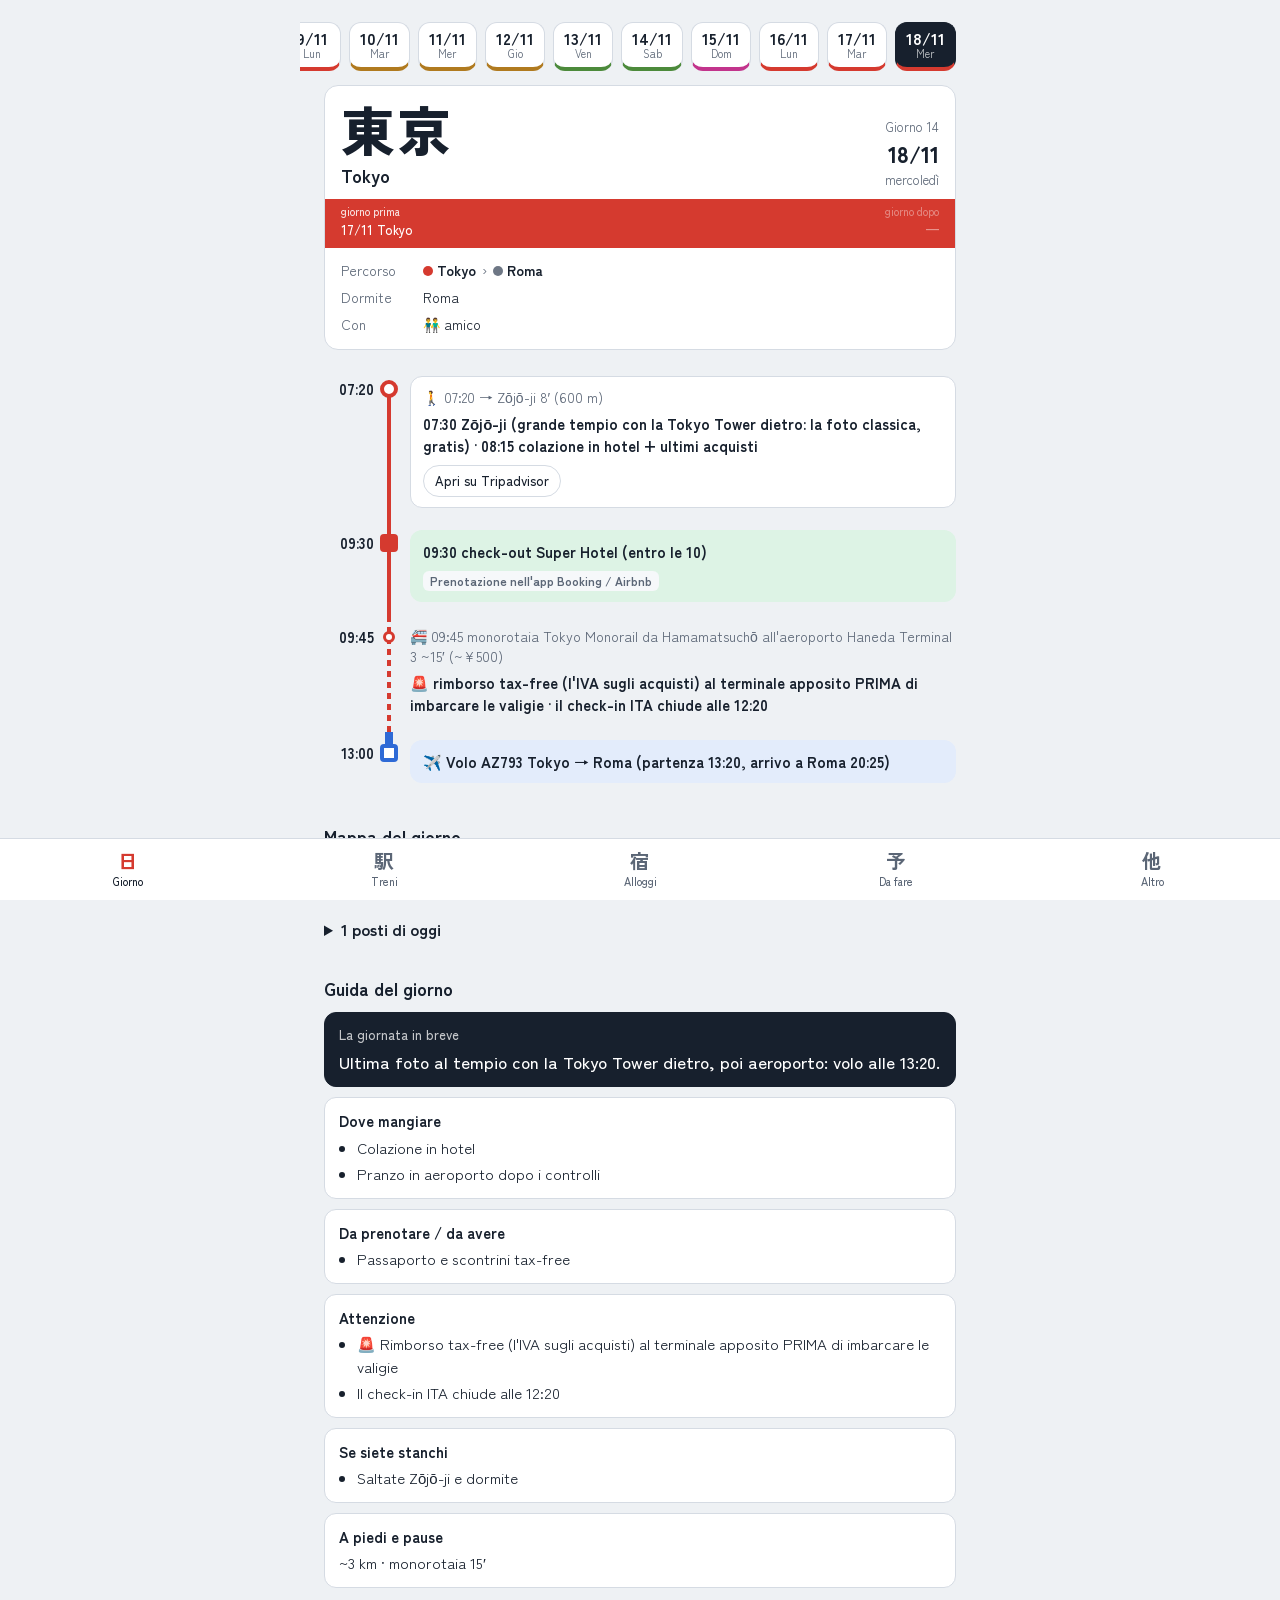
==== index.html @ 3a28d49e "Pubblica la guida del viaggio in Giappone (sito per iPhone) Co-Authored-By: Claude Opus 5.5 <noreply" ====
<!doctype html>
<html lang="it">
<head>
<meta charset="utf-8">
<meta name="viewport" content="width=device-width, initial-scale=1, viewport-fit=cover">
<meta name="robots" content="noindex, nofollow">
<meta name="theme-color" content="#D53A2F">
<meta name="apple-mobile-web-app-capable" content="yes">
<meta name="mobile-web-app-capable" content="yes">
<meta name="apple-mobile-web-app-status-bar-style" content="black-translucent">
<meta name="apple-mobile-web-app-title" content="Giappone 26">
<title>Giappone 2026</title>
<link rel="manifest" href="manifest.webmanifest">
<link rel="apple-touch-icon" href="icons/apple-touch-icon.png">
<link rel="icon" type="image/png" href="icons/icon-192.png">
<link rel="preconnect" href="https://fonts.googleapis.com">
<link rel="preconnect" href="https://fonts.gstatic.com" crossorigin>
<link rel="stylesheet" href="https://fonts.googleapis.com/css2?family=Zen+Kaku+Gothic+New:wght@400;500;700;900&display=swap">
<link rel="stylesheet" href="app.css">
</head>
<body>
<div id="app">
  <main id="view" tabindex="-1">
    <div class="loading"><span class="loading-k">旅</span><span>Carico l'itinerario…</span></div>
  </main>
</div>
<nav class="tabbar" aria-label="Sezioni">
  <button class="tab" data-tab="giorno" type="button"><span class="tab-k" aria-hidden="true">日</span><span>Giorno</span></button>
  <button class="tab" data-tab="treni" type="button"><span class="tab-k" aria-hidden="true">駅</span><span>Treni</span></button>
  <button class="tab" data-tab="alloggi" type="button"><span class="tab-k" aria-hidden="true">宿</span><span>Alloggi</span></button>
  <button class="tab" data-tab="fare" type="button"><span class="tab-k" aria-hidden="true">予</span><span>Da fare</span></button>
  <button class="tab" data-tab="altro" type="button"><span class="tab-k" aria-hidden="true">他</span><span>Altro</span></button>
</nav>
<script src="app.js"></script>
</body>
</html>
---- app.css ----
/* Giappone 2026 — guida tascabile.
   Idea: i cartelli delle stazioni giapponesi (ekimeihyō). Ogni giorno è una "linea" col colore della città,
   le attività sono fermate, gli spostamenti sono tratte. Un solo font (Zen Kaku Gothic New) per testo, kanji e orari. */
:root {
  --paper: #EEF1F4;
  --panel: #FFFFFF;
  --panel-2: #F6F8FA;
  --ink: #17202D;
  --muted: #5B6676;
  --rule: #D5DBE3;
  --transit: #2E6AD6;
  --transit-soft: #E3ECFB;
  --ok: #1E8A4C;
  --ok-soft: #DDF3E5;
  --todo: #C62F2F;
  --todo-soft: #FBE2E0;
  --warn: #A86A00;
  --tokyo: #D53A2F;
  --kawaguchiko: #12907E;
  --kamakura: #7B55B0;
  --kyoto: #B07A1F;
  --takayama: #4C8A3B;
  --osaka: #C2348C;
  --roma: #6E7785;
  --font: "Zen Kaku Gothic New", "Hiragino Sans", -apple-system, "Segoe UI", sans-serif;
  --r: 14px;
  --tabbar-h: 62px;
}
@media (prefers-color-scheme: dark) {
  :root:not([data-theme="light"]) {
    --paper: #0E131B; --panel: #171E2A; --panel-2: #1D2532; --ink: #E7EBF1; --muted: #9AA5B5; --rule: #2B3545;
    --transit: #6E9CF0; --transit-soft: #1B2A45; --ok: #4CC07D; --ok-soft: #15301F; --todo: #F07068; --todo-soft: #3A1C1C;
    --warn: #E0A43A; --tokyo: #F06A5E; --kawaguchiko: #33BFA9; --kamakura: #A788D9; --kyoto: #D9A445; --takayama: #7CBB67;
    --osaka: #E36AB4; --roma: #9AA3B0; color-scheme: dark;
  }
}
:root[data-theme="dark"] {
  --paper: #0E131B; --panel: #171E2A; --panel-2: #1D2532; --ink: #E7EBF1; --muted: #9AA5B5; --rule: #2B3545;
  --transit: #6E9CF0; --transit-soft: #1B2A45; --ok: #4CC07D; --ok-soft: #15301F; --todo: #F07068; --todo-soft: #3A1C1C;
  --warn: #E0A43A; --tokyo: #F06A5E; --kawaguchiko: #33BFA9; --kamakura: #A788D9; --kyoto: #D9A445; --takayama: #7CBB67;
  --osaka: #E36AB4; --roma: #9AA3B0; color-scheme: dark;
}

* { box-sizing: border-box; }
html { -webkit-text-size-adjust: 100%; }
body {
  margin: 0; background: var(--paper); color: var(--ink); font-family: var(--font); font-size: 16px; line-height: 1.5;
  -webkit-font-smoothing: antialiased; padding-bottom: calc(var(--tabbar-h) + env(safe-area-inset-bottom, 0px));
}
#app { max-width: 680px; margin: 0 auto; padding-top: env(safe-area-inset-top, 0px); }
main { padding-inline: 16px; padding-block: 12px 28px; outline: none; }
a { color: inherit; }
button { font: inherit; color: inherit; }
:focus-visible { outline: 3px solid var(--transit); outline-offset: 2px; border-radius: 6px; }
h1, h2, h3 { text-wrap: balance; margin: 0; }
.num { font-variant-numeric: tabular-nums; }

/* caricamento */
.loading { display: grid; place-items: center; gap: 8px; padding-block: 30vh; color: var(--muted); }
.loading-k { font-size: 56px; font-weight: 900; color: var(--tokyo); line-height: 1; }

/* barra delle schede */
.tabbar {
  position: fixed; inset-inline: 0; bottom: 0; z-index: 20; display: grid; grid-template-columns: repeat(5, 1fr);
  background: var(--panel); border-top: 1px solid var(--rule);
  padding-bottom: env(safe-area-inset-bottom, 0px); height: calc(var(--tabbar-h) + env(safe-area-inset-bottom, 0px));
}
.tab {
  border: 0; background: none; display: grid; place-items: center; align-content: center; gap: 1px; font-size: 11px;
  font-weight: 500; color: var(--muted); padding: 6px 0; cursor: pointer;
}
.tab-k { font-size: 20px; font-weight: 700; line-height: 1.1; }
.tab[aria-current="page"] { color: var(--ink); }
.tab[aria-current="page"] .tab-k { color: var(--tokyo); }

/* titoli di sezione */
.page-title { font-size: 26px; font-weight: 900; letter-spacing: .01em; margin-block: 6px 4px; }
.page-sub { color: var(--muted); font-size: 14px; margin: 0 0 14px; }
.section-title { font-size: 18px; font-weight: 700; margin-block: 26px 10px; }

/* striscia dei giorni */
.daystrip {
  position: sticky; top: env(safe-area-inset-top, 0px); z-index: 10; background: var(--paper);
  margin-inline: -16px; padding: 10px 16px 8px; display: flex; gap: 8px; overflow-x: auto; scrollbar-width: none;
  scroll-snap-type: x proximity;
}
.daystrip::-webkit-scrollbar { display: none; }
.daychip {
  flex: 0 0 auto; scroll-snap-align: center; border: 1px solid var(--rule); background: var(--panel); border-radius: 12px;
  padding: 6px 10px 7px; min-width: 58px; display: grid; justify-items: center; line-height: 1.15; cursor: pointer;
  border-bottom: 4px solid var(--c, var(--rule));
}
.daychip .d { font-weight: 700; font-size: 16px; font-variant-numeric: tabular-nums; }
.daychip .w { font-size: 11px; color: var(--muted); }
.daychip[aria-pressed="true"] { background: var(--ink); color: var(--panel); border-color: var(--ink); border-bottom-color: var(--c); }
.daychip[aria-pressed="true"] .w { color: inherit; opacity: .75; }
.daychip.today::after { content: ""; width: 5px; height: 5px; border-radius: 50%; background: var(--todo); margin-top: 3px; }

/* cartello di stazione (testata del giorno) */
.board { background: var(--panel); border-radius: var(--r); overflow: hidden; margin-top: 6px; border: 1px solid var(--rule); }
.board-top { display: grid; grid-template-columns: 1fr auto; align-items: end; gap: 12px; padding: 16px 16px 10px; }
.board-k { font-size: 54px; font-weight: 900; line-height: 1; letter-spacing: .04em; }
.board-name { font-size: 18px; font-weight: 700; margin-top: 6px; }
.board-date { text-align: right; color: var(--muted); font-size: 13px; }
.board-date strong { display: block; color: var(--ink); font-size: 22px; font-weight: 900; font-variant-numeric: tabular-nums; }
.board-band { height: 12px; background: var(--c); }
.board-nav { display: grid; grid-template-columns: 1fr 1fr; background: var(--c); color: #fff; font-size: 13px; font-weight: 500; }
.board-nav button {
  border: 0; background: none; color: inherit; padding: 4px 16px 9px; text-align: left; cursor: pointer; min-height: 40px;
}
.board-nav button:last-child { text-align: right; }
.board-nav button:disabled { opacity: .45; cursor: default; }
.board-nav small { display: block; opacity: .85; font-size: 11px; }
.board-meta { padding: 12px 16px 14px; display: grid; gap: 6px; font-size: 14px; }
.board-meta .row { display: grid; grid-template-columns: 74px 1fr; gap: 8px; }
.board-meta .lab { color: var(--muted); }
.route { display: flex; flex-wrap: wrap; align-items: center; gap: 6px; font-weight: 700; }
.route .dot { width: 10px; height: 10px; border-radius: 50%; background: var(--c); display: inline-block; margin-right: 4px; }
.route .sep { color: var(--muted); font-weight: 400; }

/* avviso "adesso" / prima della partenza */
.now {
  margin-top: 14px; border-radius: var(--r); padding: 14px 16px; background: var(--ink); color: var(--panel);
  display: grid; gap: 4px;
}
.now .lab { font-size: 12px; opacity: .75; }
.now .big { font-size: 20px; font-weight: 900; }
.now .small { font-size: 14px; opacity: .9; }
.now button, .now a.btn { justify-self: start; margin-top: 6px; background: var(--panel); color: var(--ink); border-color: var(--panel); }

/* bottoni e pillole */
.btn {
  display: inline-flex; align-items: center; gap: 6px; border: 1px solid var(--rule); background: var(--panel);
  border-radius: 999px; padding: 7px 13px; font-size: 14px; font-weight: 500; text-decoration: none; cursor: pointer; min-height: 36px;
}
.btn.solid { background: var(--ink); color: var(--panel); border-color: var(--ink); }
.btn.transit { background: var(--transit); color: #fff; border-color: var(--transit); }
.btns { display: flex; flex-wrap: wrap; gap: 8px; }
.pill { white-space: nowrap; display: inline-block; font-size: 12px; font-weight: 700; border-radius: 6px; padding: 1px 7px; }
.pill.ok { background: var(--ok-soft); color: var(--ok); }
.pill.todo { background: var(--todo-soft); color: var(--todo); }
.pill.info { background: var(--transit-soft); color: var(--transit); }
.pill.muted { background: var(--panel-2); color: var(--muted); }

/* la linea del giorno */
.line { margin-top: 18px; position: relative; }
.stop { display: grid; grid-template-columns: 52px 26px 1fr; min-height: 44px; }
.stop .t { font-weight: 700; font-size: 15px; font-variant-numeric: tabular-nums; padding-top: 10px; text-align: right; padding-right: 2px; }
.stop .rail { position: relative; }
.stop .rail::before { content: ""; position: absolute; left: 11px; top: 0; bottom: 0; width: 4px; background: var(--c); }
.stop:first-child .rail::before { top: 16px; }
.stop:last-child .rail::before { bottom: calc(100% - 22px); }
.stop .node {
  position: absolute; left: 4px; top: 12px; width: 18px; height: 18px; border-radius: 50%; background: var(--panel);
  border: 4px solid var(--c);
}
.stop.k-move .rail::before { background: repeating-linear-gradient(to bottom, var(--c) 0 6px, transparent 6px 11px); }
.stop.k-move .node { width: 12px; height: 12px; left: 7px; top: 15px; border-width: 3px; }
.stop.k-long .rail::before { background: var(--transit); width: 8px; left: 9px; }
.stop.k-long .node { border-color: var(--transit); border-radius: 4px; }
.stop.k-book .node { border-color: var(--todo); }
.stop.k-stay .node { border-radius: 4px; background: var(--c); }
.stop.is-now .node { box-shadow: 0 0 0 5px color-mix(in srgb, var(--c) 30%, transparent); }
.stop .body { padding: 8px 0 14px 8px; min-width: 0; }
.card { background: var(--panel); border: 1px solid var(--rule); border-radius: 12px; padding: 10px 12px; display: grid; gap: 6px; }
.k-long .card { background: var(--transit-soft); border-color: transparent; }
.k-move .card { background: transparent; border: 0; padding: 2px 0; }
.k-book .card { border-color: var(--todo); }
.k-stay .card { background: var(--ok-soft); border-color: transparent; }
.is-now .card { outline: 3px solid var(--c); outline-offset: 0; }
.seg-act { font-weight: 700; font-size: 15px; line-height: 1.45; }
.seg-move { font-size: 14px; color: var(--muted); line-height: 1.45; }
.k-long .seg-move, .k-long .seg-act { color: var(--ink); }
.card .foot { display: flex; flex-wrap: wrap; gap: 6px; align-items: center; margin-top: 2px; }
.card .foot .btn { min-height: 32px; padding: 4px 11px; font-size: 13px; }
.slot { font-size: 12px; color: var(--muted); }

/* guida del giorno */
.guide { display: grid; gap: 10px; margin-top: 8px; }
.gsec { background: var(--panel); border: 1px solid var(--rule); border-radius: 12px; padding: 12px 14px; }
.gsec h3 { font-size: 15px; font-weight: 700; margin-bottom: 4px; }
.gsec p { margin: 0; font-size: 15px; }
.gsec ul { margin: 0; padding-left: 18px; display: grid; gap: 4px; font-size: 15px; }
.gsec.lead { background: var(--ink); color: var(--panel); border-color: var(--ink); }
.gsec.lead h3 { opacity: .75; font-weight: 500; font-size: 13px; }
.gsec.lead p { font-size: 17px; font-weight: 500; }

/* liste generiche */
.list { display: grid; gap: 10px; }
.item { background: var(--panel); border: 1px solid var(--rule); border-radius: var(--r); padding: 14px; display: grid; gap: 6px; min-width: 0; }
.item h3 { font-size: 17px; font-weight: 700; }
.item .meta { color: var(--muted); font-size: 14px; }
.item .note { font-size: 14px; }
.item.cityline { border-left: 6px solid var(--c); }
.kv { display: grid; grid-template-columns: 92px 1fr; gap: 4px 10px; font-size: 14px; }
.kv dt { color: var(--muted); }
.kv dd { margin: 0; min-width: 0; overflow-wrap: anywhere; }

/* biglietto del treno */
.ticket { background: var(--panel); border: 1px solid var(--rule); border-radius: var(--r); overflow: hidden; }
.ticket-head { align-items: center; display: flex; justify-content: space-between; gap: 10px; padding: 12px 14px 6px; font-size: 13px; color: var(--muted); }
.ticket-route { padding: 0 14px; font-size: 21px; font-weight: 900; line-height: 1.25; }
.ticket-line { padding: 2px 14px 10px; font-size: 14px; color: var(--muted); }
.ticket-perf { border-top: 2px dashed var(--rule); margin-inline: 10px; }
.ticket-body { padding: 10px 14px 14px; display: grid; gap: 8px; font-size: 14px; }

/* da fare */
.countdown { background: var(--tokyo); color: #fff; border-radius: var(--r); padding: 16px; display: grid; gap: 2px; }
.countdown .big { font-size: 40px; font-weight: 900; line-height: 1.05; font-variant-numeric: tabular-nums; }
.todo { display: grid; grid-template-columns: 32px 1fr; gap: 10px; align-items: start; }
.todo input { width: 26px; height: 26px; margin: 2px 0 0; accent-color: var(--ok); }
.todo.done h3 { text-decoration: line-through; color: var(--muted); }
.todo label { cursor: pointer; display: grid; gap: 4px; }

/* altro */
.menu { display: grid; grid-template-columns: repeat(2, minmax(0, 1fr)); gap: 10px; }
.menu button {
  border: 1px solid var(--rule); background: var(--panel); border-radius: var(--r); padding: 14px; text-align: left; display: grid;
  gap: 2px; cursor: pointer; min-height: 84px;
}
.menu .mk { font-size: 24px; font-weight: 900; color: var(--tokyo); line-height: 1.1; }
.menu .ml { font-weight: 700; }
.menu .md { font-size: 12px; color: var(--muted); }
.back { margin-bottom: 8px; }
.search { width: 100%; font: inherit; font-size: 16px; padding: 10px 14px; border-radius: 12px; border: 1px solid var(--rule); background: var(--panel); color: var(--ink); }
.filters { display: flex; gap: 6px; overflow-x: auto; margin: 10px -16px 12px; padding-inline: 16px; scrollbar-width: none; }
.filters::-webkit-scrollbar { display: none; }
.filters button { flex: 0 0 auto; }
.filters button[aria-pressed="true"] { background: var(--ink); color: var(--panel); border-color: var(--ink); }
.gloss dt { font-weight: 700; margin-top: 10px; }
.gloss dd { margin: 2px 0 0; color: var(--muted); font-size: 15px; }
.bar { height: 8px; border-radius: 4px; background: var(--panel-2); overflow: hidden; }
.bar span { display: block; height: 100%; background: var(--tokyo); }
.total { display: flex; justify-content: space-between; font-size: 20px; font-weight: 900; padding: 6px 2px; }
.conv { display: grid; grid-template-columns: 1fr auto 1fr; gap: 8px; align-items: center; }
.conv input { width: 100%; font: inherit; font-size: 22px; font-weight: 700; padding: 10px 12px; border-radius: 12px; border: 1px solid var(--rule); background: var(--panel); color: var(--ink); font-variant-numeric: tabular-nums; }
.mapwrap { background: var(--panel); border: 1px solid var(--rule); border-radius: var(--r); padding: 4px; }
.mapwrap svg { display: block; width: 100%; height: auto; }
.mapwrap text { fill: var(--ink); font-family: var(--font); }
.foot-note { color: var(--muted); font-size: 13px; margin-top: 16px; }
.empty { color: var(--muted); padding: 20px 4px; }
details.more { margin-top: 12px; }
details.more summary { cursor: pointer; font-weight: 700; padding: 8px 0; }

@media (prefers-reduced-motion: no-preference) {
  .stop.is-now .node { animation: pulse 2s ease-in-out infinite; }
  @keyframes pulse { 50% { box-shadow: 0 0 0 9px color-mix(in srgb, var(--c) 12%, transparent); } }
}
@media (min-width: 700px) {
  main { padding-inline: 24px; }
  .daystrip { margin-inline: -24px; padding-inline: 24px; }
}
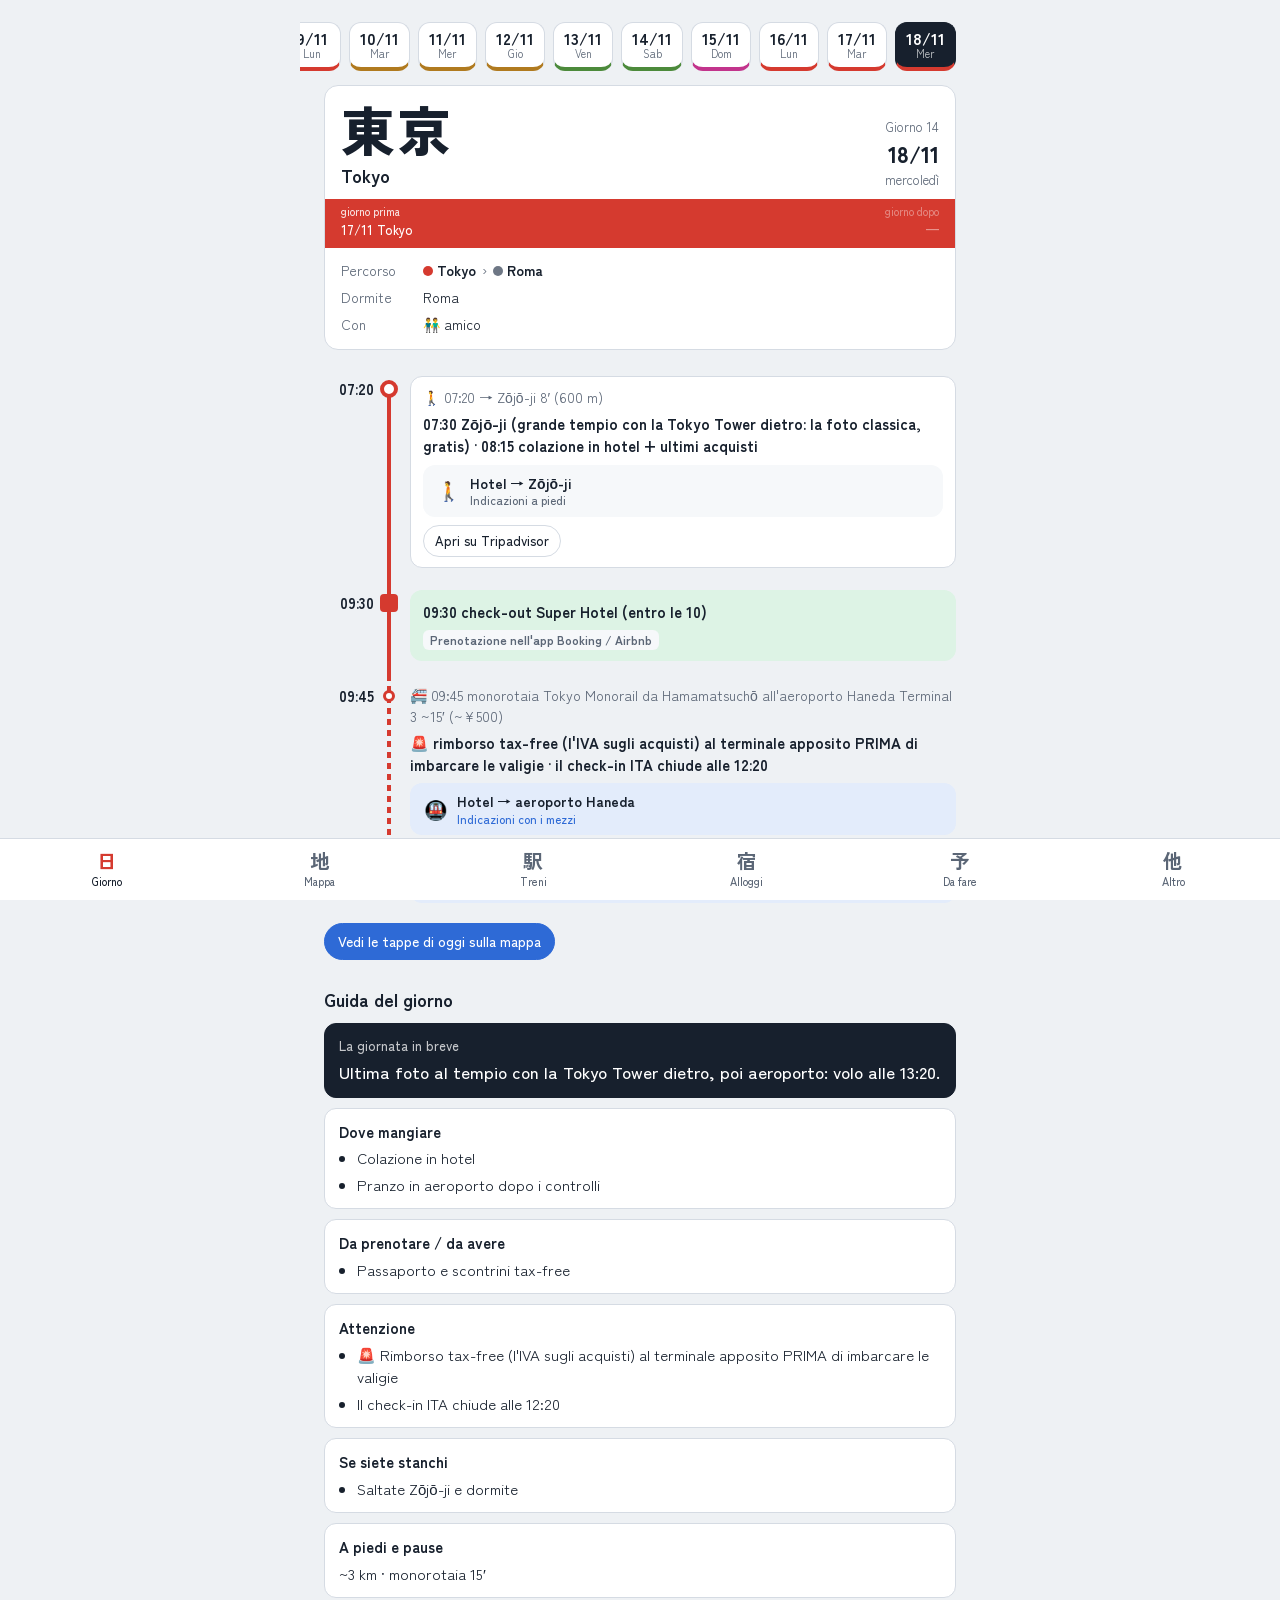
==== commit 0341558f: "Aggiunge indicazioni Google Maps sugli spostamenti e il tab Mappa per giorno Ogni tratta dell'itiner" ====
--- a/index.html
+++ b/index.html
@@ -26,6 +26,7 @@
 </div>
 <nav class="tabbar" aria-label="Sezioni">
   <button class="tab" data-tab="giorno" type="button"><span class="tab-k" aria-hidden="true">日</span><span>Giorno</span></button>
+  <button class="tab" data-tab="mappa" type="button"><span class="tab-k" aria-hidden="true">地</span><span>Mappa</span></button>
   <button class="tab" data-tab="treni" type="button"><span class="tab-k" aria-hidden="true">駅</span><span>Treni</span></button>
   <button class="tab" data-tab="alloggi" type="button"><span class="tab-k" aria-hidden="true">宿</span><span>Alloggi</span></button>
   <button class="tab" data-tab="fare" type="button"><span class="tab-k" aria-hidden="true">予</span><span>Da fare</span></button>
--- a/app.css
+++ b/app.css
@@ -61,7 +61,7 @@
 
 /* barra delle schede */
 .tabbar {
-  position: fixed; inset-inline: 0; bottom: 0; z-index: 20; display: grid; grid-template-columns: repeat(5, 1fr);
+  position: fixed; inset-inline: 0; bottom: 0; z-index: 20; display: grid; grid-template-columns: repeat(6, 1fr);
   background: var(--panel); border-top: 1px solid var(--rule);
   padding-bottom: env(safe-area-inset-bottom, 0px); height: calc(var(--tabbar-h) + env(safe-area-inset-bottom, 0px));
 }
@@ -174,6 +174,39 @@
 .card .foot { display: flex; flex-wrap: wrap; gap: 6px; align-items: center; margin-top: 2px; }
 .card .foot .btn { min-height: 32px; padding: 4px 11px; font-size: 13px; }
 .slot { font-size: 12px; color: var(--muted); }
+
+/* indicazioni degli spostamenti */
+.routes { display: grid; gap: 6px; margin-top: 2px; }
+.btn.route {
+  display: grid; grid-template-columns: 26px 1fr; align-items: center; gap: 8px; border-radius: 12px; padding: 8px 12px;
+  background: var(--transit-soft); border-color: transparent; color: var(--ink); font-weight: 700; font-size: 14px; line-height: 1.3;
+}
+.btn.route > span:first-child { font-size: 19px; text-align: center; }
+.btn.route small { display: block; font-weight: 500; font-size: 12px; color: var(--transit); }
+.btn.route.m-walking { background: var(--panel-2); }
+.btn.route.m-walking small { color: var(--muted); }
+.k-long .btn.route { background: var(--panel); }
+
+/* tab mappa */
+.mapframe { margin-top: 12px; border-radius: var(--r); overflow: hidden; border: 1px solid var(--rule); background: var(--panel-2); aspect-ratio: 4 / 3; max-width: 100%; }
+.mapframe { position: relative; }
+.mapframe::before {
+  content: "La mappa si carica con internet. Senza rete usate «Apri in Maps».";
+  position: absolute; inset: 0; display: grid; place-items: center; padding: 24px; text-align: center; color: var(--muted); font-size: 14px;
+}
+.mapframe iframe { position: relative; width: 100%; height: 100%; border: 0; display: block; }
+.stops { list-style: none; margin: 14px 0 0; padding: 0; display: grid; gap: 8px; }
+.mstop { background: var(--panel); border: 1px solid var(--rule); border-radius: 12px; padding: 10px 12px; display: grid; gap: 8px; }
+.mstop.on { outline: 3px solid var(--c); outline-offset: -1px; }
+.mstop-main { display: grid; grid-template-columns: 34px 1fr; gap: 10px; align-items: start; border: 0; background: none; text-align: left; padding: 0; cursor: pointer; }
+.mstop .n {
+  width: 30px; height: 30px; border-radius: 50%; background: var(--c); color: #fff; display: grid; place-items: center;
+  font-weight: 900; font-size: 15px; font-variant-numeric: tabular-nums;
+}
+.mstop.hotel .n { border-radius: 8px; background: var(--ink); color: var(--panel); }
+.mstop .nm { font-weight: 700; font-size: 15px; min-width: 0; }
+.mstop .nm small { display: block; font-weight: 400; font-size: 13px; color: var(--muted); margin-top: 2px; }
+.mstop-btns .btn { min-height: 32px; padding: 4px 11px; font-size: 13px; }
 
 /* guida del giorno */
 .guide { display: grid; gap: 10px; margin-top: 8px; }
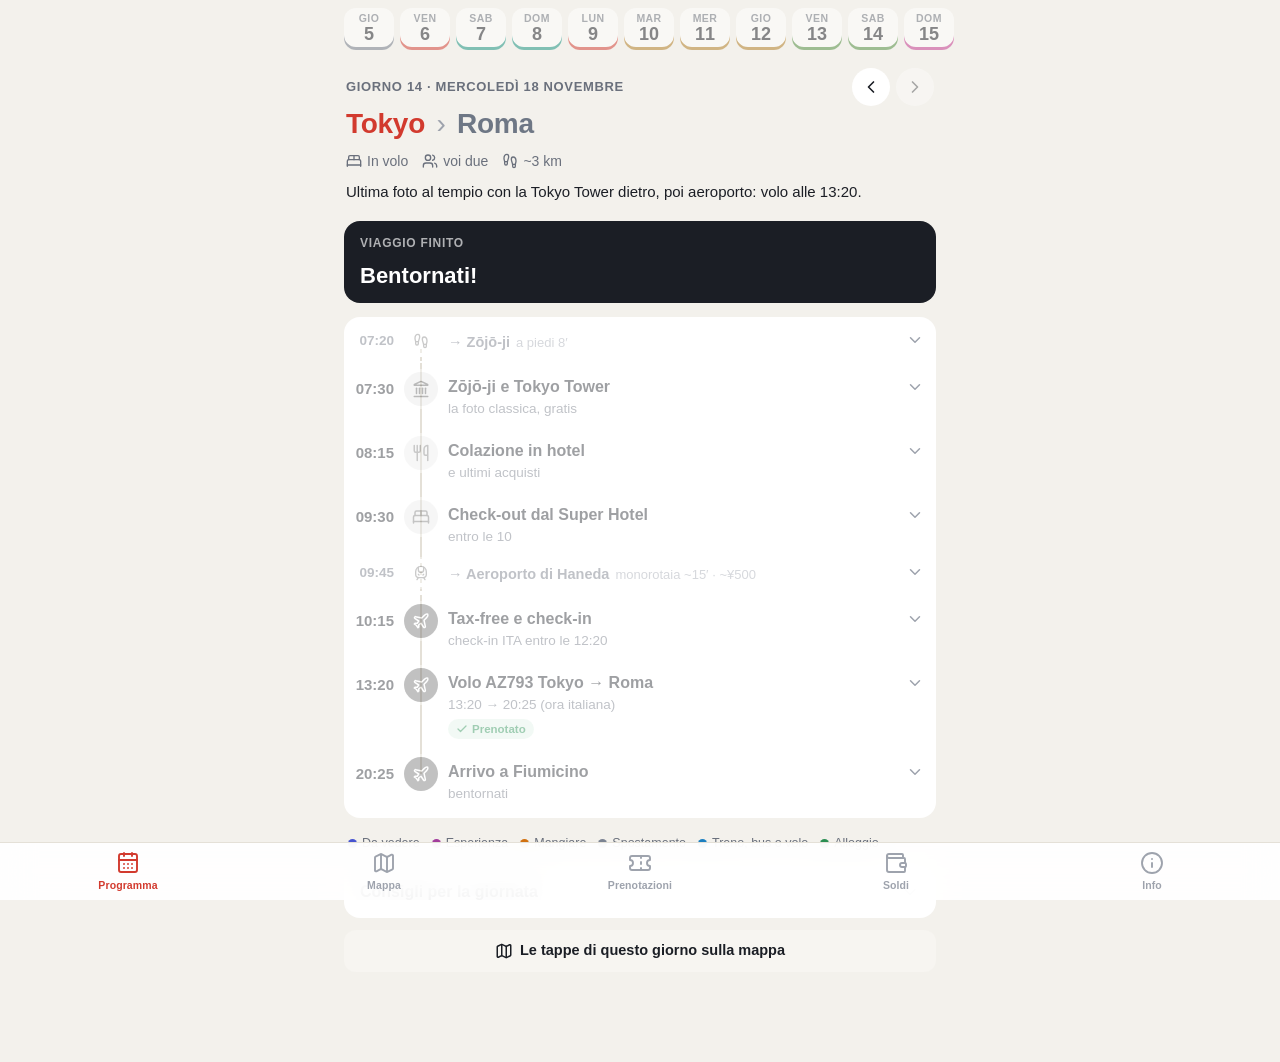
==== commit 13b4785a: "Nuova app: tappe a scomparsa, ora attuale, prenotazioni e conti Tappe corte per tipo (vedere, esperi" ====
--- a/index.html
+++ b/index.html
@@ -4,33 +4,85 @@
 <meta charset="utf-8">
 <meta name="viewport" content="width=device-width, initial-scale=1, viewport-fit=cover">
 <meta name="robots" content="noindex, nofollow">
-<meta name="theme-color" content="#D53A2F">
+<meta name="theme-color" content="#F3F1EC" media="(prefers-color-scheme: light)">
+<meta name="theme-color" content="#111318" media="(prefers-color-scheme: dark)">
 <meta name="apple-mobile-web-app-capable" content="yes">
 <meta name="mobile-web-app-capable" content="yes">
-<meta name="apple-mobile-web-app-status-bar-style" content="black-translucent">
+<meta name="apple-mobile-web-app-status-bar-style" content="default">
 <meta name="apple-mobile-web-app-title" content="Giappone 26">
+<meta name="format-detection" content="telephone=no">
 <title>Giappone 2026</title>
 <link rel="manifest" href="manifest.webmanifest">
 <link rel="apple-touch-icon" href="icons/apple-touch-icon.png">
 <link rel="icon" type="image/png" href="icons/icon-192.png">
-<link rel="preconnect" href="https://fonts.googleapis.com">
-<link rel="preconnect" href="https://fonts.gstatic.com" crossorigin>
-<link rel="stylesheet" href="https://fonts.googleapis.com/css2?family=Zen+Kaku+Gothic+New:wght@400;500;700;900&display=swap">
 <link rel="stylesheet" href="app.css">
 </head>
 <body>
+<!-- Icone: Lucide (lucide.dev), licenza ISC -->
+<svg width="0" height="0" style="position:absolute" aria-hidden="true">
+<defs>
+<symbol id="i-pin" viewBox="0 0 24 24"><path d="M20 10c0 4.993-5.539 10.193-7.399 11.799a1 1 0 0 1-1.202 0C9.539 20.193 4 14.993 4 10a8 8 0 0 1 16 0"/> <circle cx="12" cy="10" r="3"/></symbol>
+<symbol id="i-food" viewBox="0 0 24 24"><path d="M3 2v7c0 1.1.9 2 2 2h4a2 2 0 0 0 2-2V2"/> <path d="M7 2v20"/> <path d="M21 15V2a5 5 0 0 0-5 5v6c0 1.1.9 2 2 2h3Zm0 0v7"/></symbol>
+<symbol id="i-walk" viewBox="0 0 24 24"><path d="M4 16v-2.38C4 11.5 2.97 10.5 3 8c.03-2.72 1.49-6 4.5-6C9.37 2 10 3.8 10 5.5c0 3.11-2 5.66-2 8.68V16a2 2 0 1 1-4 0Z"/> <path d="M20 20v-2.38c0-2.12 1.03-3.12 1-5.62-.03-2.72-1.49-6-4.5-6C14.63 6 14 7.8 14 9.5c0 3.11 2 5.66 2 8.68V20a2 2 0 1 0 4 0Z"/> <path d="M16 17h4"/> <path d="M4 13h4"/></symbol>
+<symbol id="i-train" viewBox="0 0 24 24"><path d="M8 3.1V7a4 4 0 0 0 8 0V3.1"/> <path d="m9 15-1-1"/> <path d="m15 15 1-1"/> <path d="M9 19c-2.8 0-5-2.2-5-5v-4a8 8 0 0 1 16 0v4c0 2.8-2.2 5-5 5Z"/> <path d="m8 19-2 3"/> <path d="m16 19 2 3"/></symbol>
+<symbol id="i-taxi" viewBox="0 0 24 24"><path d="M10 2h4"/> <path d="m21 8-2 2-1.5-3.7A2 2 0 0 0 15.646 5H8.4a2 2 0 0 0-1.903 1.257L5 10 3 8"/> <path d="M7 14h.01"/> <path d="M17 14h.01"/> <rect width="18" height="8" x="3" y="10" rx="2"/> <path d="M5 18v2"/> <path d="M19 18v2"/></symbol>
+<symbol id="i-bus" viewBox="0 0 24 24"><path d="M8 6v6"/> <path d="M15 6v6"/> <path d="M2 12h19.6"/> <path d="M18 18h3s.5-1.7.8-2.8c.1-.4.2-.8.2-1.2 0-.4-.1-.8-.2-1.2l-1.4-5C20.1 6.8 19.1 6 18 6H4a2 2 0 0 0-2 2v10h3"/> <circle cx="7" cy="18" r="2"/> <path d="M9 18h5"/> <circle cx="16" cy="18" r="2"/></symbol>
+<symbol id="i-plane" viewBox="0 0 24 24"><path d="M17.8 19.2 16 11l3.5-3.5C21 6 21.5 4 21 3c-1-.5-3 0-4.5 1.5L13 8 4.8 6.2c-.5-.1-.9.1-1.1.5l-.3.5c-.2.5-.1 1 .3 1.3L9 12l-2 3H4l-1 1 3 2 2 3 1-1v-3l3-2 3.5 5.3c.3.4.8.5 1.3.3l.5-.2c.4-.3.6-.7.5-1.2z"/></symbol>
+<symbol id="i-bed" viewBox="0 0 24 24"><path d="M2 20v-8a2 2 0 0 1 2-2h16a2 2 0 0 1 2 2v8"/> <path d="M4 10V6a2 2 0 0 1 2-2h12a2 2 0 0 1 2 2v4"/> <path d="M12 4v6"/> <path d="M2 18h20"/></symbol>
+<symbol id="i-ticket" viewBox="0 0 24 24"><path d="M2 9a3 3 0 0 1 0 6v2a2 2 0 0 0 2 2h16a2 2 0 0 0 2-2v-2a3 3 0 0 1 0-6V7a2 2 0 0 0-2-2H4a2 2 0 0 0-2 2Z"/> <path d="M13 5v2"/> <path d="M13 17v2"/> <path d="M13 11v2"/></symbol>
+<symbol id="i-cal" viewBox="0 0 24 24"><path d="M8 2v3"/> <path d="M16 2v3"/> <rect x="3" y="3" width="18" height="18" rx="2"/> <path d="M3 9h18"/> <path d="M8 13h.01"/> <path d="M12 13h.01"/> <path d="M16 13h.01"/> <path d="M8 17h.01"/> <path d="M12 17h.01"/> <path d="M16 17h.01"/></symbol>
+<symbol id="i-map" viewBox="0 0 24 24"><path d="M14.106 5.553a2 2 0 0 0 1.788 0l3.659-1.83A1 1 0 0 1 21 4.619v12.764a1 1 0 0 1-.553.894l-4.553 2.277a2 2 0 0 1-1.788 0l-4.212-2.106a2 2 0 0 0-1.788 0l-3.659 1.83A1 1 0 0 1 3 19.381V6.618a1 1 0 0 1 .553-.894l4.553-2.277a2 2 0 0 1 1.788 0z"/> <path d="M15 5.764v15"/> <path d="M9 3.236v15"/></symbol>
+<symbol id="i-wallet" viewBox="0 0 24 24"><path d="M19 7V4a1 1 0 0 0-1-1H5a2 2 0 0 0 0 4h15a1 1 0 0 1 1 1v4h-3a2 2 0 0 0 0 4h3a1 1 0 0 0 1-1v-2a1 1 0 0 0-1-1"/> <path d="M3 5v14a2 2 0 0 0 2 2h15a1 1 0 0 0 1-1v-4"/></symbol>
+<symbol id="i-info" viewBox="0 0 24 24"><circle cx="12" cy="12" r="10"/> <path d="M12 16v-4"/> <path d="M12 8h.01"/></symbol>
+<symbol id="i-check" viewBox="0 0 24 24"><path d="M20 6 9 17l-5-5"/></symbol>
+<symbol id="i-clock" viewBox="0 0 24 24"><circle cx="12" cy="12" r="10"/> <path d="M12 6v6l4 2"/></symbol>
+<symbol id="i-nav" viewBox="0 0 24 24"><polygon points="3 11 22 2 13 21 11 13 3 11"/></symbol>
+<symbol id="i-ext" viewBox="0 0 24 24"><path d="M15 3h6v6"/> <path d="M10 14 21 3"/> <path d="M18 13v6a2 2 0 0 1-2 2H5a2 2 0 0 1-2-2V8a2 2 0 0 1 2-2h6"/></symbol>
+<symbol id="i-down" viewBox="0 0 24 24"><path d="m6 9 6 6 6-6"/></symbol>
+<symbol id="i-left" viewBox="0 0 24 24"><path d="m15 18-6-6 6-6"/></symbol>
+<symbol id="i-right" viewBox="0 0 24 24"><path d="m9 18 6-6-6-6"/></symbol>
+<symbol id="i-camera" viewBox="0 0 24 24"><path d="M13.997 4a2 2 0 0 1 1.76 1.05l.486.9A2 2 0 0 0 18.003 7H20a2 2 0 0 1 2 2v9a2 2 0 0 1-2 2H4a2 2 0 0 1-2-2V9a2 2 0 0 1 2-2h1.997a2 2 0 0 0 1.759-1.048l.489-.904A2 2 0 0 1 10.004 4z"/> <circle cx="12" cy="13" r="3"/></symbol>
+<symbol id="i-landmark" viewBox="0 0 24 24"><path d="M10 18v-7"/> <path d="M11.119 2.205a2 2 0 0 1 1.762 0l7.84 3.846A.5.5 0 0 1 20.5 7h-17a.5.5 0 0 1-.22-.949z"/> <path d="M14 18v-7"/> <path d="M18 18v-7"/> <path d="M3 22h18"/> <path d="M6 18v-7"/></symbol>
+<symbol id="i-sparkles" viewBox="0 0 24 24"><path d="M11.017 2.814a1 1 0 0 1 1.966 0l1.051 5.558a2 2 0 0 0 1.594 1.594l5.558 1.051a1 1 0 0 1 0 1.966l-5.558 1.051a2 2 0 0 0-1.594 1.594l-1.051 5.558a1 1 0 0 1-1.966 0l-1.051-5.558a2 2 0 0 0-1.594-1.594l-5.558-1.051a1 1 0 0 1 0-1.966l5.558-1.051a2 2 0 0 0 1.594-1.594z"/> <path d="M20 2v4"/> <path d="M22 4h-4"/> <circle cx="4" cy="20" r="2"/></symbol>
+<symbol id="i-alert" viewBox="0 0 24 24"><path d="m21.73 18-8-14a2 2 0 0 0-3.48 0l-8 14A2 2 0 0 0 4 21h16a2 2 0 0 0 1.73-3"/> <path d="M12 9v4"/> <path d="M12 17h.01"/></symbol>
+<symbol id="i-search" viewBox="0 0 24 24"><path d="m21 21-4.34-4.34"/> <circle cx="11" cy="11" r="8"/></symbol>
+<symbol id="i-book" viewBox="0 0 24 24"><path d="M12 5v16"/> <path d="M20.001 19A2 2 0 0022 17V5a2 2 0 00-1.999-2L16 3.002A5 5 0 0012 5a5 5 0 00-4-2H4a2 2 0 00-2 2v12a2 2 0 001.999 2H8a5 5 0 014 2 5 5 0 014-2z"/></symbol>
+<symbol id="i-phone" viewBox="0 0 24 24"><path d="M13.832 16.568a1 1 0 0 0 1.213-.303l.355-.465A2 2 0 0 1 17 15h3a2 2 0 0 1 2 2v3a2 2 0 0 1-2 2A18 18 0 0 1 2 4a2 2 0 0 1 2-2h3a2 2 0 0 1 2 2v3a2 2 0 0 1-.8 1.6l-.468.351a1 1 0 0 0-.292 1.233 14 14 0 0 0 6.392 6.384"/></symbol>
+<symbol id="i-copy" viewBox="0 0 24 24"><rect width="14" height="14" x="8" y="8" rx="2" ry="2"/> <path d="M4 16c-1.1 0-2-.9-2-2V4c0-1.1.9-2 2-2h10c1.1 0 2 .9 2 2"/></symbol>
+<symbol id="i-route" viewBox="0 0 24 24"><circle cx="6" cy="19" r="3"/> <path d="M9 19h8.5a3.5 3.5 0 0 0 0-7h-11a3.5 3.5 0 0 1 0-7H15"/> <circle cx="18" cy="5" r="3"/></symbol>
+<symbol id="i-list" viewBox="0 0 24 24"><path d="M3 5h.01"/> <path d="M3 12h.01"/> <path d="M3 19h.01"/> <path d="M8 5h13"/> <path d="M8 12h13"/> <path d="M8 19h13"/></symbol>
+<symbol id="i-star" viewBox="0 0 24 24"><path d="M11.525 2.295a.53.53 0 0 1 .95 0l2.31 4.679a2.123 2.123 0 0 0 1.595 1.16l5.166.756a.53.53 0 0 1 .294.904l-3.736 3.638a2.123 2.123 0 0 0-.611 1.878l.882 5.14a.53.53 0 0 1-.771.56l-4.618-2.428a2.122 2.122 0 0 0-1.973 0L6.396 21.01a.53.53 0 0 1-.77-.56l.881-5.139a2.122 2.122 0 0 0-.611-1.879L2.16 9.795a.53.53 0 0 1 .294-.906l5.165-.755a2.122 2.122 0 0 0 1.597-1.16z"/></symbol>
+<symbol id="i-luggage" viewBox="0 0 24 24"><path d="M6 20a2 2 0 0 1-2-2V8a2 2 0 0 1 2-2h12a2 2 0 0 1 2 2v10a2 2 0 0 1-2 2"/> <path d="M8 18V4a2 2 0 0 1 2-2h4a2 2 0 0 1 2 2v14"/> <path d="M10 20h4"/> <circle cx="16" cy="20" r="2"/> <circle cx="8" cy="20" r="2"/></symbol>
+<symbol id="i-yen" viewBox="0 0 24 24"><path d="M12 9.5V21m0-11.5L6 3m6 6.5L18 3"/> <path d="M6 15h12"/> <path d="M6 11h12"/></symbol>
+<symbol id="i-users" viewBox="0 0 24 24"><path d="M16 21v-2a4 4 0 0 0-4-4H6a4 4 0 0 0-4 4v2"/> <path d="M16 3.128a4 4 0 0 1 0 7.744"/> <path d="M22 21v-2a4 4 0 0 0-3-3.87"/> <circle cx="9" cy="7" r="4"/></symbol>
+<symbol id="i-arrow" viewBox="0 0 24 24"><path d="M5 12h14"/> <path d="m12 5 7 7-7 7"/></symbol>
+<symbol id="i-locate" viewBox="0 0 24 24"><line x1="2" x2="5" y1="12" y2="12"/> <line x1="19" x2="22" y1="12" y2="12"/> <line x1="12" x2="12" y1="2" y2="5"/> <line x1="12" x2="12" y1="19" y2="22"/> <circle cx="12" cy="12" r="7"/> <circle cx="12" cy="12" r="3"/></symbol>
+<symbol id="i-tram" viewBox="0 0 24 24"><rect width="16" height="16" x="4" y="3" rx="2"/> <path d="M4 11h16"/> <path d="M12 3v8"/> <path d="m8 19-2 3"/> <path d="m18 22-2-3"/> <path d="M8 15h.01"/> <path d="M16 15h.01"/></symbol>
+<symbol id="i-calc" viewBox="0 0 24 24"><rect width="16" height="20" x="4" y="2" rx="2"/> <line x1="8" x2="16" y1="6" y2="6"/> <line x1="16" x2="16" y1="14" y2="18"/> <path d="M16 10h.01"/> <path d="M12 10h.01"/> <path d="M8 10h.01"/> <path d="M12 14h.01"/> <path d="M8 14h.01"/> <path d="M12 18h.01"/> <path d="M8 18h.01"/></symbol>
+<symbol id="i-circle-check" viewBox="0 0 24 24"><circle cx="12" cy="12" r="10"/> <path d="m16 9-5.5 5.5L8 12"/></symbol>
+<symbol id="i-refresh" viewBox="0 0 24 24"><path d="M3 12a9 9 0 0 1 9-9 9.75 9.75 0 0 1 6.74 2.74L21 8"/> <path d="M21 3v5h-5"/> <path d="M21 12a9 9 0 0 1-9 9 9.75 9.75 0 0 1-6.74-2.74L3 16"/> <path d="M8 16H3v5"/></symbol>
+<symbol id="i-sun" viewBox="0 0 24 24"><path d="M12 2v8"/> <path d="m4.93 10.93 1.41 1.41"/> <path d="M2 18h2"/> <path d="M20 18h2"/> <path d="m19.07 10.93-1.41 1.41"/> <path d="M22 22H2"/> <path d="m8 6 4-4 4 4"/> <path d="M16 18a4 4 0 0 0-8 0"/></symbol>
+<symbol id="i-moon" viewBox="0 0 24 24"><path d="M20.985 12.486a9 9 0 1 1-9.473-9.472c.405-.022.617.46.402.803a6 6 0 0 0 8.268 8.268c.344-.215.825-.004.803.401"/></symbol>
+<symbol id="i-game" viewBox="0 0 24 24"><line x1="6" x2="10" y1="11" y2="11"/> <line x1="8" x2="8" y1="9" y2="13"/> <line x1="15" x2="15.01" y1="12" y2="12"/> <line x1="18" x2="18.01" y1="10" y2="10"/> <path d="M17.32 5H6.68a4 4 0 0 0-3.978 3.59c-.006.052-.01.101-.017.152C2.604 9.416 2 14.456 2 16a3 3 0 0 0 3 3c1 0 1.5-.5 2-1l1.414-1.414A2 2 0 0 1 9.828 16h4.344a2 2 0 0 1 1.414.586L17 18c.5.5 1 1 2 1a3 3 0 0 0 3-3c0-1.545-.604-6.584-.685-7.258-.007-.05-.011-.1-.017-.151A4 4 0 0 0 17.32 5z"/></symbol>
+<symbol id="i-drama" viewBox="0 0 24 24"><path d="M10 11h.01"/> <path d="M14 6h.01"/> <path d="M18 6h.01"/> <path d="M6.5 13.1h.01"/> <path d="M22 5c0 9-4 12-6 12s-6-3-6-12c0-2 2-3 6-3s6 1 6 3"/> <path d="M17.4 9.9c-.8.8-2 .8-2.8 0"/> <path d="M10.1 7.1C9 7.2 7.7 7.7 6 8.6c-3.5 2-4.7 3.9-3.7 5.6 4.5 7.8 9.5 8.4 11.2 7.4.9-.5 1.9-2.1 1.9-4.7"/> <path d="M9.1 16.5c.3-1.1 1.4-1.7 2.4-1.4"/></symbol>
+<symbol id="i-bath" viewBox="0 0 24 24"><path d="M10 4 8 6"/> <path d="M17 19v2"/> <path d="M2 12h20"/> <path d="M7 19v2"/> <path d="M9 5 7.621 3.621A2.121 2.121 0 0 0 4 5v12a2 2 0 0 0 2 2h12a2 2 0 0 0 2-2v-5"/></symbol>
+<symbol id="i-beer" viewBox="0 0 24 24"><path d="M17 11h1a3 3 0 0 1 0 6h-1"/> <path d="M9 12v6"/> <path d="M13 12v6"/> <path d="M14 7.5c-1 0-1.44.5-3 .5s-2-.5-3-.5-1.72.5-2.5.5a2.5 2.5 0 0 1 0-5c.78 0 1.57.5 2.5.5S9.44 2 11 2s2 1.5 3 1.5 1.72-.5 2.5-.5a2.5 2.5 0 0 1 0 5c-.78 0-1.5-.5-2.5-.5Z"/> <path d="M5 8v12a2 2 0 0 0 2 2h8a2 2 0 0 0 2-2V8"/></symbol>
+<symbol id="i-bag" viewBox="0 0 24 24"><path d="M16 10a4 4 0 0 1-8 0"/> <path d="M3.103 6.034h17.794"/> <path d="M3.4 5.467a2 2 0 0 0-.4 1.2V20a2 2 0 0 0 2 2h14a2 2 0 0 0 2-2V6.667a2 2 0 0 0-.4-1.2l-2-2.667A2 2 0 0 0 17 2H7a2 2 0 0 0-1.6.8z"/></symbol>
+<symbol id="i-trees" viewBox="0 0 24 24"><path d="M10 10v.2A3 3 0 0 1 8.9 16H5a3 3 0 0 1-1-5.8V10a3 3 0 0 1 6 0Z"/> <path d="M7 16v6"/> <path d="M13 19v3"/> <path d="M12 19h8.3a1 1 0 0 0 .7-1.7L18 14h.3a1 1 0 0 0 .7-1.7L16 9h.2a1 1 0 0 0 .8-1.7L13 3l-1.4 1.5"/></symbol>
+<symbol id="i-mountain" viewBox="0 0 24 24"><path d="m8 3 4 8 5-5 5 15H2L8 3z"/></symbol>
+</defs>
+</svg>
 <div id="app">
   <main id="view" tabindex="-1">
-    <div class="loading"><span class="loading-k">旅</span><span>Carico l'itinerario…</span></div>
+    <div class="loading"><span class="loading-dot"></span><span>Carico il programma…</span></div>
   </main>
 </div>
 <nav class="tabbar" aria-label="Sezioni">
-  <button class="tab" data-tab="giorno" type="button"><span class="tab-k" aria-hidden="true">日</span><span>Giorno</span></button>
-  <button class="tab" data-tab="mappa" type="button"><span class="tab-k" aria-hidden="true">地</span><span>Mappa</span></button>
-  <button class="tab" data-tab="treni" type="button"><span class="tab-k" aria-hidden="true">駅</span><span>Treni</span></button>
-  <button class="tab" data-tab="alloggi" type="button"><span class="tab-k" aria-hidden="true">宿</span><span>Alloggi</span></button>
-  <button class="tab" data-tab="fare" type="button"><span class="tab-k" aria-hidden="true">予</span><span>Da fare</span></button>
-  <button class="tab" data-tab="altro" type="button"><span class="tab-k" aria-hidden="true">他</span><span>Altro</span></button>
+  <button class="tab" data-tab="programma" type="button"><svg class="ic" aria-hidden="true"><use href="#i-cal"/></svg><span>Programma</span></button>
+  <button class="tab" data-tab="mappa" type="button"><svg class="ic" aria-hidden="true"><use href="#i-map"/></svg><span>Mappa</span></button>
+  <button class="tab" data-tab="prenotazioni" type="button"><svg class="ic" aria-hidden="true"><use href="#i-ticket"/></svg><span>Prenotazioni</span><b class="badge" id="badge" hidden></b></button>
+  <button class="tab" data-tab="soldi" type="button"><svg class="ic" aria-hidden="true"><use href="#i-wallet"/></svg><span>Soldi</span></button>
+  <button class="tab" data-tab="info" type="button"><svg class="ic" aria-hidden="true"><use href="#i-info"/></svg><span>Info</span></button>
 </nav>
 <script src="app.js"></script>
 </body>
--- a/app.css
+++ b/app.css
@@ -1,283 +1,402 @@
 /* Giappone 2026 — guida tascabile.
-   Idea: i cartelli delle stazioni giapponesi (ekimeihyō). Ogni giorno è una "linea" col colore della città,
-   le attività sono fermate, gli spostamenti sono tratte. Un solo font (Zen Kaku Gothic New) per testo, kanji e orari. */
+   Pensata per iPhone: a colpo d'occhio solo orario, icona e titolo; i dettagli si aprono toccando la tappa.
+   Ogni tipo di tappa ha il suo colore e la sua icona; il passato diventa grigio, l'adesso è evidenziato. */
 :root {
-  --paper: #EEF1F4;
-  --panel: #FFFFFF;
-  --panel-2: #F6F8FA;
-  --ink: #17202D;
-  --muted: #5B6676;
-  --rule: #D5DBE3;
-  --transit: #2E6AD6;
-  --transit-soft: #E3ECFB;
+  --bg: #F3F1EC;
+  --card: #FFFFFF;
+  --card-2: #F7F5F1;
+  --ink: #1B1E25;
+  --muted: #6A707C;
+  --faint: #9EA3AD;
+  --line: #E4E0D7;
+  --accent: #D23A2E;
+  --accent-soft: #FBE6E3;
+  --blue: #1F6BD0;
+  --blue-soft: #E5EEFB;
   --ok: #1E8A4C;
-  --ok-soft: #DDF3E5;
-  --todo: #C62F2F;
-  --todo-soft: #FBE2E0;
-  --warn: #A86A00;
-  --tokyo: #D53A2F;
+  --ok-soft: #E1F3E8;
+  --warn: #A55F00;
+  --warn-soft: #FFF1D6;
+  --bad: #C2352B;
+  --bad-soft: #FCE6E3;
+
+  --t-vedere: #4654D0;
+  --t-fare: #A23C9C;
+  --t-cibo: #D1700E;
+  --t-sposta: #7B8392;
+  --t-viaggio: #1B7FC0;
+  --t-hotel: #2A8E52;
+
+  --tokyo: #D23A2E;
   --kawaguchiko: #12907E;
   --kamakura: #7B55B0;
   --kyoto: #B07A1F;
   --takayama: #4C8A3B;
   --osaka: #C2348C;
   --roma: #6E7785;
-  --font: "Zen Kaku Gothic New", "Hiragino Sans", -apple-system, "Segoe UI", sans-serif;
-  --r: 14px;
-  --tabbar-h: 62px;
+
+  --font: -apple-system, BlinkMacSystemFont, "SF Pro Text", "Segoe UI", Roboto, "Helvetica Neue", Arial, sans-serif;
+  --r: 16px;
+  --tabbar-h: 58px;
+  color-scheme: light;
 }
 @media (prefers-color-scheme: dark) {
   :root:not([data-theme="light"]) {
-    --paper: #0E131B; --panel: #171E2A; --panel-2: #1D2532; --ink: #E7EBF1; --muted: #9AA5B5; --rule: #2B3545;
-    --transit: #6E9CF0; --transit-soft: #1B2A45; --ok: #4CC07D; --ok-soft: #15301F; --todo: #F07068; --todo-soft: #3A1C1C;
-    --warn: #E0A43A; --tokyo: #F06A5E; --kawaguchiko: #33BFA9; --kamakura: #A788D9; --kyoto: #D9A445; --takayama: #7CBB67;
+    --bg: #111318; --card: #1B1E25; --card-2: #22262E; --ink: #ECEEF2; --muted: #9AA1AD; --faint: #6B7280;
+    --line: #2C313B; --accent: #F0675B; --accent-soft: #3A1E1C; --blue: #72A6F2; --blue-soft: #1B2A42;
+    --ok: #55C285; --ok-soft: #16301F; --warn: #E7A94A; --warn-soft: #36290F; --bad: #F07A70; --bad-soft: #3A1D1B;
+    --t-vedere: #8C96F2; --t-fare: #D985D3; --t-cibo: #F0A14E; --t-sposta: #9AA1AD; --t-viaggio: #5DB3EA; --t-hotel: #5CC488;
+    --tokyo: #F06A5E; --kawaguchiko: #33BFA9; --kamakura: #A788D9; --kyoto: #D9A445; --takayama: #7CBB67;
     --osaka: #E36AB4; --roma: #9AA3B0; color-scheme: dark;
   }
 }
 :root[data-theme="dark"] {
-  --paper: #0E131B; --panel: #171E2A; --panel-2: #1D2532; --ink: #E7EBF1; --muted: #9AA5B5; --rule: #2B3545;
-  --transit: #6E9CF0; --transit-soft: #1B2A45; --ok: #4CC07D; --ok-soft: #15301F; --todo: #F07068; --todo-soft: #3A1C1C;
-  --warn: #E0A43A; --tokyo: #F06A5E; --kawaguchiko: #33BFA9; --kamakura: #A788D9; --kyoto: #D9A445; --takayama: #7CBB67;
+  --bg: #111318; --card: #1B1E25; --card-2: #22262E; --ink: #ECEEF2; --muted: #9AA1AD; --faint: #6B7280;
+  --line: #2C313B; --accent: #F0675B; --accent-soft: #3A1E1C; --blue: #72A6F2; --blue-soft: #1B2A42;
+  --ok: #55C285; --ok-soft: #16301F; --warn: #E7A94A; --warn-soft: #36290F; --bad: #F07A70; --bad-soft: #3A1D1B;
+  --t-vedere: #8C96F2; --t-fare: #D985D3; --t-cibo: #F0A14E; --t-sposta: #9AA1AD; --t-viaggio: #5DB3EA; --t-hotel: #5CC488;
+  --tokyo: #F06A5E; --kawaguchiko: #33BFA9; --kamakura: #A788D9; --kyoto: #D9A445; --takayama: #7CBB67;
   --osaka: #E36AB4; --roma: #9AA3B0; color-scheme: dark;
 }
 
 * { box-sizing: border-box; }
 html { -webkit-text-size-adjust: 100%; }
 body {
-  margin: 0; background: var(--paper); color: var(--ink); font-family: var(--font); font-size: 16px; line-height: 1.5;
-  -webkit-font-smoothing: antialiased; padding-bottom: calc(var(--tabbar-h) + env(safe-area-inset-bottom, 0px));
-}
-#app { max-width: 680px; margin: 0 auto; padding-top: env(safe-area-inset-top, 0px); }
-main { padding-inline: 16px; padding-block: 12px 28px; outline: none; }
+  margin: 0; background: var(--bg); color: var(--ink); font-family: var(--font); font-size: 16px; line-height: 1.45;
+  -webkit-font-smoothing: antialiased; -webkit-tap-highlight-color: transparent;
+  padding-bottom: calc(var(--tabbar-h) + env(safe-area-inset-bottom, 0px));
+}
+#app { max-width: 640px; margin: 0 auto; padding-top: env(safe-area-inset-top, 0px); }
+main { padding: 0 16px 32px; outline: none; }
 a { color: inherit; }
-button { font: inherit; color: inherit; }
-:focus-visible { outline: 3px solid var(--transit); outline-offset: 2px; border-radius: 6px; }
-h1, h2, h3 { text-wrap: balance; margin: 0; }
+button { font: inherit; color: inherit; touch-action: manipulation; }
+:focus-visible { outline: 3px solid var(--blue); outline-offset: 2px; border-radius: 8px; }
+h1, h2, h3 { margin: 0; text-wrap: balance; }
 .num { font-variant-numeric: tabular-nums; }
-
-/* caricamento */
-.loading { display: grid; place-items: center; gap: 8px; padding-block: 30vh; color: var(--muted); }
-.loading-k { font-size: 56px; font-weight: 900; color: var(--tokyo); line-height: 1; }
-
-/* barra delle schede */
+.ic { width: 20px; height: 20px; fill: none; stroke: currentColor; stroke-width: 2; stroke-linecap: round; stroke-linejoin: round; flex: none; }
+.sr { position: absolute; width: 1px; height: 1px; overflow: hidden; clip: rect(0 0 0 0); white-space: nowrap; }
+
+.loading { display: grid; place-items: center; gap: 12px; padding-block: 35vh; color: var(--muted); }
+.loading-dot { width: 44px; height: 44px; border-radius: 50%; background: var(--accent); }
+
+/* ---------- barra in basso ---------- */
 .tabbar {
-  position: fixed; inset-inline: 0; bottom: 0; z-index: 20; display: grid; grid-template-columns: repeat(6, 1fr);
-  background: var(--panel); border-top: 1px solid var(--rule);
-  padding-bottom: env(safe-area-inset-bottom, 0px); height: calc(var(--tabbar-h) + env(safe-area-inset-bottom, 0px));
+  position: fixed; inset-inline: 0; bottom: 0; z-index: 30; display: grid; grid-template-columns: repeat(5, 1fr);
+  background: color-mix(in srgb, var(--card) 92%, transparent); -webkit-backdrop-filter: blur(16px); backdrop-filter: blur(16px);
+  border-top: 1px solid var(--line); padding-bottom: env(safe-area-inset-bottom, 0px);
+  height: calc(var(--tabbar-h) + env(safe-area-inset-bottom, 0px));
 }
 .tab {
-  border: 0; background: none; display: grid; place-items: center; align-content: center; gap: 1px; font-size: 11px;
-  font-weight: 500; color: var(--muted); padding: 6px 0; cursor: pointer;
-}
-.tab-k { font-size: 20px; font-weight: 700; line-height: 1.1; }
-.tab[aria-current="page"] { color: var(--ink); }
-.tab[aria-current="page"] .tab-k { color: var(--tokyo); }
-
-/* titoli di sezione */
-.page-title { font-size: 26px; font-weight: 900; letter-spacing: .01em; margin-block: 6px 4px; }
-.page-sub { color: var(--muted); font-size: 14px; margin: 0 0 14px; }
-.section-title { font-size: 18px; font-weight: 700; margin-block: 26px 10px; }
-
-/* striscia dei giorni */
+  position: relative; border: 0; background: none; display: grid; place-items: center; align-content: center; gap: 3px;
+  font-size: 10.5px; font-weight: 600; color: var(--faint); padding: 6px 0 4px; cursor: pointer; letter-spacing: .01em;
+}
+.tab .ic { width: 24px; height: 24px; stroke-width: 1.9; }
+.tab[aria-current="page"] { color: var(--accent); }
+.badge {
+  position: absolute; top: 4px; left: calc(50% + 6px); min-width: 18px; height: 18px; padding: 0 5px; border-radius: 9px;
+  background: var(--accent); color: #fff; font-size: 11px; font-weight: 700; line-height: 18px; text-align: center;
+}
+
+/* ---------- titoli ---------- */
+.page-head { padding: 14px 0 6px; }
+.page-title { font-size: 30px; font-weight: 800; letter-spacing: -.01em; }
+.page-sub { color: var(--muted); font-size: 15px; margin: 4px 0 0; }
+.section-title { font-size: 13px; font-weight: 700; color: var(--muted); text-transform: uppercase; letter-spacing: .06em; margin: 26px 4px 8px; }
+
+/* ---------- striscia dei giorni ---------- */
 .daystrip {
-  position: sticky; top: env(safe-area-inset-top, 0px); z-index: 10; background: var(--paper);
-  margin-inline: -16px; padding: 10px 16px 8px; display: flex; gap: 8px; overflow-x: auto; scrollbar-width: none;
-  scroll-snap-type: x proximity;
-}
+  position: sticky; top: 0; z-index: 20; margin-inline: -16px; padding: calc(env(safe-area-inset-top, 0px) + 8px) 16px 8px;
+  display: flex; gap: 6px; overflow-x: auto; scrollbar-width: none; scroll-snap-type: x proximity;
+  background: color-mix(in srgb, var(--bg) 97%, transparent); -webkit-backdrop-filter: blur(14px); backdrop-filter: blur(14px);
+}
+#app { padding-top: 0; }
 .daystrip::-webkit-scrollbar { display: none; }
 .daychip {
-  flex: 0 0 auto; scroll-snap-align: center; border: 1px solid var(--rule); background: var(--panel); border-radius: 12px;
-  padding: 6px 10px 7px; min-width: 58px; display: grid; justify-items: center; line-height: 1.15; cursor: pointer;
-  border-bottom: 4px solid var(--c, var(--rule));
-}
-.daychip .d { font-weight: 700; font-size: 16px; font-variant-numeric: tabular-nums; }
-.daychip .w { font-size: 11px; color: var(--muted); }
-.daychip[aria-pressed="true"] { background: var(--ink); color: var(--panel); border-color: var(--ink); border-bottom-color: var(--c); }
-.daychip[aria-pressed="true"] .w { color: inherit; opacity: .75; }
-.daychip.today::after { content: ""; width: 5px; height: 5px; border-radius: 50%; background: var(--todo); margin-top: 3px; }
-
-/* cartello di stazione (testata del giorno) */
-.board { background: var(--panel); border-radius: var(--r); overflow: hidden; margin-top: 6px; border: 1px solid var(--rule); }
-.board-top { display: grid; grid-template-columns: 1fr auto; align-items: end; gap: 12px; padding: 16px 16px 10px; }
-.board-k { font-size: 54px; font-weight: 900; line-height: 1; letter-spacing: .04em; }
-.board-name { font-size: 18px; font-weight: 700; margin-top: 6px; }
-.board-date { text-align: right; color: var(--muted); font-size: 13px; }
-.board-date strong { display: block; color: var(--ink); font-size: 22px; font-weight: 900; font-variant-numeric: tabular-nums; }
-.board-band { height: 12px; background: var(--c); }
-.board-nav { display: grid; grid-template-columns: 1fr 1fr; background: var(--c); color: #fff; font-size: 13px; font-weight: 500; }
-.board-nav button {
-  border: 0; background: none; color: inherit; padding: 4px 16px 9px; text-align: left; cursor: pointer; min-height: 40px;
-}
-.board-nav button:last-child { text-align: right; }
-.board-nav button:disabled { opacity: .45; cursor: default; }
-.board-nav small { display: block; opacity: .85; font-size: 11px; }
-.board-meta { padding: 12px 16px 14px; display: grid; gap: 6px; font-size: 14px; }
-.board-meta .row { display: grid; grid-template-columns: 74px 1fr; gap: 8px; }
-.board-meta .lab { color: var(--muted); }
-.route { display: flex; flex-wrap: wrap; align-items: center; gap: 6px; font-weight: 700; }
-.route .dot { width: 10px; height: 10px; border-radius: 50%; background: var(--c); display: inline-block; margin-right: 4px; }
-.route .sep { color: var(--muted); font-weight: 400; }
-
-/* avviso "adesso" / prima della partenza */
-.now {
-  margin-top: 14px; border-radius: var(--r); padding: 14px 16px; background: var(--ink); color: var(--panel);
-  display: grid; gap: 4px;
-}
-.now .lab { font-size: 12px; opacity: .75; }
-.now .big { font-size: 20px; font-weight: 900; }
-.now .small { font-size: 14px; opacity: .9; }
-.now button, .now a.btn { justify-self: start; margin-top: 6px; background: var(--panel); color: var(--ink); border-color: var(--panel); }
-
-/* bottoni e pillole */
+  flex: 0 0 auto; scroll-snap-align: center; border: 0; background: var(--card); border-radius: 12px; cursor: pointer;
+  width: 50px; padding: 5px 0 6px; display: grid; justify-items: center; line-height: 1.1; position: relative;
+  box-shadow: inset 0 -3px 0 var(--c, var(--line));
+}
+.daychip .w { font-size: 10.5px; font-weight: 700; color: var(--muted); text-transform: uppercase; letter-spacing: .04em; }
+.daychip .d { font-size: 18px; font-weight: 700; font-variant-numeric: tabular-nums; }
+.daychip.past { opacity: .5; }
+.daychip[aria-pressed="true"] { background: var(--ink); color: var(--card); opacity: 1; }
+.daychip[aria-pressed="true"] .w { color: inherit; opacity: .7; }
+.daychip.today::after {
+  content: ""; position: absolute; top: 4px; right: 5px; width: 7px; height: 7px; border-radius: 50%; background: var(--accent);
+}
+
+/* ---------- testata del giorno ---------- */
+.dayhead { padding: 10px 2px 4px; }
+.dayhead-top { display: flex; align-items: center; justify-content: space-between; gap: 10px; }
+.dayhead .kicker { font-size: 13px; font-weight: 700; color: var(--muted); text-transform: uppercase; letter-spacing: .05em; }
+.dayhead h1 { font-size: 28px; font-weight: 800; letter-spacing: -.01em; line-height: 1.15; margin-top: 2px; }
+.dayhead h1.long { font-size: 24px; }
+.dayhead h1 .sep { color: var(--faint); font-weight: 500; margin: 0 4px; }
+.dayhead h1 .c { color: var(--c); }
+.navbtns { display: flex; gap: 6px; }
+.navbtn {
+  width: 38px; height: 38px; border-radius: 50%; border: 0; background: var(--card); display: grid; place-items: center; cursor: pointer;
+}
+.navbtn:disabled { opacity: .35; cursor: default; }
+.facts { display: flex; flex-wrap: wrap; gap: 6px 14px; margin-top: 10px; font-size: 14px; color: var(--muted); }
+.facts span { display: inline-flex; align-items: center; gap: 5px; }
+.facts .ic { width: 16px; height: 16px; }
+.summary { margin: 10px 0 0; font-size: 15px; line-height: 1.5; }
+.chip-now {
+  display: inline-flex; align-items: center; gap: 6px; border: 0; border-radius: 999px; padding: 6px 12px; cursor: pointer;
+  background: var(--accent); color: #fff; font-size: 13px; font-weight: 700;
+}
+.chip-now .ic { width: 15px; height: 15px; }
+
+/* ---------- riquadro "adesso" / prima della partenza ---------- */
+.nowcard { margin-top: 14px; background: var(--ink); color: var(--card); border-radius: var(--r); padding: 14px 16px; display: grid; gap: 10px; }
+.nowcard .lab { font-size: 12px; font-weight: 700; letter-spacing: .06em; text-transform: uppercase; opacity: .65; }
+.nowcard .big { font-size: 22px; font-weight: 800; line-height: 1.2; }
+.nowline { display: grid; grid-template-columns: 62px 1fr; gap: 8px; align-items: baseline; }
+.nowline .t { font-weight: 700; font-variant-numeric: tabular-nums; opacity: .7; font-size: 14px; }
+.nowline .x { font-weight: 700; font-size: 17px; }
+.nowline .x small { display: block; font-weight: 500; font-size: 13.5px; opacity: .7; margin-top: 1px; }
+.nowcard .btns .btn { background: var(--card); color: var(--ink); }
+.nowcard .btns .btn.ghost { background: transparent; color: var(--card); box-shadow: inset 0 0 0 1px color-mix(in srgb, var(--card) 40%, transparent); }
+.deadlines { display: grid; gap: 6px; }
+.deadline { display: flex; justify-content: space-between; gap: 10px; font-size: 14.5px; }
+.deadline b { font-weight: 700; white-space: nowrap; font-variant-numeric: tabular-nums; }
+
+/* ---------- programma: la lista delle tappe ---------- */
+.legend { display: flex; flex-wrap: wrap; gap: 4px 12px; margin: 16px 4px 8px; font-size: 12.5px; color: var(--muted); }
+.legend span { display: inline-flex; align-items: center; gap: 5px; }
+.legend i { width: 9px; height: 9px; border-radius: 50%; background: var(--tc); display: inline-block; }
+.plan { background: var(--card); border-radius: var(--r); padding: 6px 0; position: relative; }
+.stop { position: relative; }
+.stop::before { /* binario verticale tra le icone */
+  content: ""; position: absolute; left: 76px; top: 0; bottom: 0; width: 2px; background: var(--line);
+}
+.stop:first-child::before { top: 26px; }
+.stop:last-child::before { bottom: calc(100% - 26px); }
+.stop.k-sposta::before { background: repeating-linear-gradient(to bottom, var(--line) 0 4px, transparent 4px 8px); }
+.row {
+  position: relative; width: 100%; border: 0; background: none; text-align: left; cursor: pointer;
+  display: grid; grid-template-columns: 50px 34px 1fr auto; column-gap: 10px; align-items: start; padding: 9px 12px 9px 0;
+  min-height: 52px;
+}
+.row .t { font-size: 15px; font-weight: 700; font-variant-numeric: tabular-nums; text-align: right; padding-top: 6px; }
+.row .dot {
+  position: relative; z-index: 1; width: 34px; height: 34px; border-radius: 50%; display: grid; place-items: center;
+  background: color-mix(in srgb, var(--tc) 14%, var(--card)); color: var(--tc);
+  box-shadow: 0 0 0 3px var(--card);
+}
+.row .dot .ic { width: 18px; height: 18px; }
+.row .main { min-width: 0; padding-top: 5px; }
+.row .ttl { font-size: 16px; font-weight: 650; line-height: 1.3; display: block; }
+.row .sub { display: block; font-size: 13.5px; color: var(--muted); margin-top: 2px; line-height: 1.35; }
+.row .end { display: flex; align-items: center; gap: 6px; padding-top: 6px; }
+.row .pills { display: flex; flex-wrap: wrap; gap: 4px; margin-top: 5px; }
+.k-sposta .row .pills { display: inline-flex; margin: 0 0 0 6px; vertical-align: 1px; }
+.row .chev { width: 18px; height: 18px; color: var(--faint); transition: transform .2s; }
+.row[aria-expanded="true"] .chev { transform: rotate(180deg); }
+.k-sposta .row { min-height: 40px; padding-block: 5px; }
+.k-sposta .row .t { font-size: 13.5px; font-weight: 600; color: var(--muted); padding-top: 3px; }
+.k-sposta .row .dot { width: 26px; height: 26px; margin-left: 4px; background: var(--card); color: var(--t-sposta); }
+.k-sposta .row .dot .ic { width: 16px; height: 16px; }
+.k-sposta .row .main { padding-top: 2px; }
+.k-sposta .row .ttl { font-size: 14.5px; font-weight: 600; color: var(--muted); }
+.k-sposta .row .ttl::before { content: "→ "; }
+.k-sposta .row .ttl { display: inline; }
+.k-sposta .row .sub { display: inline; margin-left: 6px; font-size: 13px; color: var(--faint); }
+.k-sposta .row .end { padding-top: 3px; }
+.k-viaggio .row .dot { background: var(--tc); color: #fff; }
+
+/* passato e adesso */
+.stop.past .row .t, .stop.past .row .main, .stop.past .row .dot { opacity: .42; }
+.stop.past .row .dot { filter: grayscale(1); }
+.stop.now { background: color-mix(in srgb, var(--accent) 7%, transparent); }
+.stop.now::after { content: ""; position: absolute; left: 0; top: 6px; bottom: 6px; width: 4px; border-radius: 0 4px 4px 0; background: var(--accent); }
+.stop.now .row .t { color: var(--accent); }
+.stop.now .row .dot { box-shadow: 0 0 0 3px var(--card), 0 0 0 6px color-mix(in srgb, var(--accent) 35%, transparent); }
+
+.pill {
+  display: inline-flex; align-items: center; gap: 4px; white-space: nowrap; font-size: 11.5px; font-weight: 700;
+  border-radius: 999px; padding: 2px 8px; line-height: 1.4;
+}
+.pill .ic { width: 12px; height: 12px; stroke-width: 2.6; }
+.pill.ok { background: var(--ok-soft); color: var(--ok); }
+.pill.todo { background: var(--bad-soft); color: var(--bad); }
+.pill.warn { background: var(--warn-soft); color: var(--warn); }
+.pill.info { background: var(--blue-soft); color: var(--blue); }
+.pill.muted { background: var(--card-2); color: var(--muted); }
+.pill.now { background: var(--accent); color: #fff; }
+
+/* dettagli aperti */
+.panel {
+  position: relative; z-index: 1; margin: 0 12px 12px; padding: 12px 14px; background: var(--card-2); border-radius: 14px;
+  display: grid; gap: 10px;
+}
+.stop.now .panel { background: var(--card); }
+.panel .infobox { background: var(--card); }
+.stop.now .panel .infobox { background: var(--card-2); }
+.panel[hidden] { display: none; }
+.panel p { margin: 0; font-size: 15px; line-height: 1.5; }
+.kv2 { display: grid; gap: 8px; margin: 0; }
+.kv2 div { display: grid; gap: 1px; }
+.kv2 dt { font-size: 12px; font-weight: 700; color: var(--muted); text-transform: uppercase; letter-spacing: .05em; }
+.kv2 dd { margin: 0; font-size: 15px; line-height: 1.45; overflow-wrap: anywhere; }
+.note-warn { background: var(--warn-soft); color: var(--ink); border-radius: 12px; padding: 9px 12px; font-size: 14.5px; line-height: 1.45; display: flex; gap: 8px; }
+.note-warn .ic { color: var(--warn); width: 18px; height: 18px; margin-top: 1px; }
+.panel a.inl, .note a.inl { color: var(--blue); font-weight: 600; text-decoration: none; }
+.panel .btns { display: grid; grid-template-columns: 1fr 1fr; gap: 8px; }
+.panel .btns .btn { padding: 8px 10px; font-size: 14px; min-height: 42px; text-align: left; justify-content: flex-start; }
+.panel .btns .btn .ic { width: 17px; height: 17px; }
+.panel .btns .btn.go { grid-column: span 1; }
+.infobox { background: var(--card-2); border-radius: 12px; padding: 10px 12px; display: grid; gap: 6px; font-size: 14.5px; }
+.infobox .ttl2 { font-weight: 700; }
+
+/* bottoni */
+.btns { display: flex; flex-wrap: wrap; gap: 8px; }
 .btn {
-  display: inline-flex; align-items: center; gap: 6px; border: 1px solid var(--rule); background: var(--panel);
-  border-radius: 999px; padding: 7px 13px; font-size: 14px; font-weight: 500; text-decoration: none; cursor: pointer; min-height: 36px;
-}
-.btn.solid { background: var(--ink); color: var(--panel); border-color: var(--ink); }
-.btn.transit { background: var(--transit); color: #fff; border-color: var(--transit); }
-.btns { display: flex; flex-wrap: wrap; gap: 8px; }
-.pill { white-space: nowrap; display: inline-block; font-size: 12px; font-weight: 700; border-radius: 6px; padding: 1px 7px; }
-.pill.ok { background: var(--ok-soft); color: var(--ok); }
-.pill.todo { background: var(--todo-soft); color: var(--todo); }
-.pill.info { background: var(--transit-soft); color: var(--transit); }
-.pill.muted { background: var(--panel-2); color: var(--muted); }
-
-/* la linea del giorno */
-.line { margin-top: 18px; position: relative; }
-.stop { display: grid; grid-template-columns: 52px 26px 1fr; min-height: 44px; }
-.stop .t { font-weight: 700; font-size: 15px; font-variant-numeric: tabular-nums; padding-top: 10px; text-align: right; padding-right: 2px; }
-.stop .rail { position: relative; }
-.stop .rail::before { content: ""; position: absolute; left: 11px; top: 0; bottom: 0; width: 4px; background: var(--c); }
-.stop:first-child .rail::before { top: 16px; }
-.stop:last-child .rail::before { bottom: calc(100% - 22px); }
-.stop .node {
-  position: absolute; left: 4px; top: 12px; width: 18px; height: 18px; border-radius: 50%; background: var(--panel);
-  border: 4px solid var(--c);
-}
-.stop.k-move .rail::before { background: repeating-linear-gradient(to bottom, var(--c) 0 6px, transparent 6px 11px); }
-.stop.k-move .node { width: 12px; height: 12px; left: 7px; top: 15px; border-width: 3px; }
-.stop.k-long .rail::before { background: var(--transit); width: 8px; left: 9px; }
-.stop.k-long .node { border-color: var(--transit); border-radius: 4px; }
-.stop.k-book .node { border-color: var(--todo); }
-.stop.k-stay .node { border-radius: 4px; background: var(--c); }
-.stop.is-now .node { box-shadow: 0 0 0 5px color-mix(in srgb, var(--c) 30%, transparent); }
-.stop .body { padding: 8px 0 14px 8px; min-width: 0; }
-.card { background: var(--panel); border: 1px solid var(--rule); border-radius: 12px; padding: 10px 12px; display: grid; gap: 6px; }
-.k-long .card { background: var(--transit-soft); border-color: transparent; }
-.k-move .card { background: transparent; border: 0; padding: 2px 0; }
-.k-book .card { border-color: var(--todo); }
-.k-stay .card { background: var(--ok-soft); border-color: transparent; }
-.is-now .card { outline: 3px solid var(--c); outline-offset: 0; }
-.seg-act { font-weight: 700; font-size: 15px; line-height: 1.45; }
-.seg-move { font-size: 14px; color: var(--muted); line-height: 1.45; }
-.k-long .seg-move, .k-long .seg-act { color: var(--ink); }
-.card .foot { display: flex; flex-wrap: wrap; gap: 6px; align-items: center; margin-top: 2px; }
-.card .foot .btn { min-height: 32px; padding: 4px 11px; font-size: 13px; }
-.slot { font-size: 12px; color: var(--muted); }
-
-/* indicazioni degli spostamenti */
-.routes { display: grid; gap: 6px; margin-top: 2px; }
-.btn.route {
-  display: grid; grid-template-columns: 26px 1fr; align-items: center; gap: 8px; border-radius: 12px; padding: 8px 12px;
-  background: var(--transit-soft); border-color: transparent; color: var(--ink); font-weight: 700; font-size: 14px; line-height: 1.3;
-}
-.btn.route > span:first-child { font-size: 19px; text-align: center; }
-.btn.route small { display: block; font-weight: 500; font-size: 12px; color: var(--transit); }
-.btn.route.m-walking { background: var(--panel-2); }
-.btn.route.m-walking small { color: var(--muted); }
-.k-long .btn.route { background: var(--panel); }
-
-/* tab mappa */
-.mapframe { margin-top: 12px; border-radius: var(--r); overflow: hidden; border: 1px solid var(--rule); background: var(--panel-2); aspect-ratio: 4 / 3; max-width: 100%; }
-.mapframe { position: relative; }
+  display: inline-flex; align-items: center; justify-content: center; gap: 7px; border: 0; background: var(--card-2);
+  color: var(--ink); border-radius: 12px; padding: 9px 13px; font-size: 14.5px; font-weight: 600; text-decoration: none;
+  cursor: pointer; min-height: 42px; line-height: 1.2;
+}
+.btn .ic { width: 18px; height: 18px; }
+.btn.go { background: var(--blue); color: #fff; }
+.btn.dark { background: var(--ink); color: var(--card); }
+.btn.small { min-height: 34px; padding: 6px 11px; font-size: 13.5px; border-radius: 10px; }
+.btn.block { width: 100%; }
+.btn .sm { font-weight: 500; opacity: .75; }
+
+/* consigli del giorno */
+.tips { margin-top: 14px; background: var(--card); border-radius: var(--r); overflow: hidden; }
+.tips > button {
+  width: 100%; border: 0; background: none; display: flex; align-items: center; justify-content: space-between; gap: 10px;
+  padding: 14px 16px; font-size: 16px; font-weight: 700; cursor: pointer; text-align: left;
+}
+.tips > button .ic { color: var(--faint); transition: transform .2s; }
+.tips > button[aria-expanded="true"] .ic { transform: rotate(180deg); }
+.tips .body { padding: 0 16px 16px; display: grid; gap: 14px; }
+.tips .body[hidden] { display: none; }
+.tips h3 { font-size: 12px; font-weight: 700; color: var(--muted); text-transform: uppercase; letter-spacing: .05em; margin-bottom: 4px; }
+.tips ul { margin: 0; padding-left: 18px; display: grid; gap: 4px; font-size: 15px; }
+.tips p { margin: 0; font-size: 15px; }
+
+/* ---------- mappa ---------- */
+.mapframe {
+  position: relative; margin-top: 12px; border-radius: var(--r); overflow: hidden; background: var(--card-2); aspect-ratio: 1 / 1;
+}
 .mapframe::before {
-  content: "La mappa si carica con internet. Senza rete usate «Apri in Maps».";
+  content: "La mappa si carica con internet. Senza rete usate i pulsanti qui sotto.";
   position: absolute; inset: 0; display: grid; place-items: center; padding: 24px; text-align: center; color: var(--muted); font-size: 14px;
 }
 .mapframe iframe { position: relative; width: 100%; height: 100%; border: 0; display: block; }
-.stops { list-style: none; margin: 14px 0 0; padding: 0; display: grid; gap: 8px; }
-.mstop { background: var(--panel); border: 1px solid var(--rule); border-radius: 12px; padding: 10px 12px; display: grid; gap: 8px; }
-.mstop.on { outline: 3px solid var(--c); outline-offset: -1px; }
-.mstop-main { display: grid; grid-template-columns: 34px 1fr; gap: 10px; align-items: start; border: 0; background: none; text-align: left; padding: 0; cursor: pointer; }
-.mstop .n {
-  width: 30px; height: 30px; border-radius: 50%; background: var(--c); color: #fff; display: grid; place-items: center;
-  font-weight: 900; font-size: 15px; font-variant-numeric: tabular-nums;
-}
-.mstop.hotel .n { border-radius: 8px; background: var(--ink); color: var(--panel); }
-.mstop .nm { font-weight: 700; font-size: 15px; min-width: 0; }
-.mstop .nm small { display: block; font-weight: 400; font-size: 13px; color: var(--muted); margin-top: 2px; }
-.mstop-btns .btn { min-height: 32px; padding: 4px 11px; font-size: 13px; }
-
-/* guida del giorno */
-.guide { display: grid; gap: 10px; margin-top: 8px; }
-.gsec { background: var(--panel); border: 1px solid var(--rule); border-radius: 12px; padding: 12px 14px; }
-.gsec h3 { font-size: 15px; font-weight: 700; margin-bottom: 4px; }
-.gsec p { margin: 0; font-size: 15px; }
-.gsec ul { margin: 0; padding-left: 18px; display: grid; gap: 4px; font-size: 15px; }
-.gsec.lead { background: var(--ink); color: var(--panel); border-color: var(--ink); }
-.gsec.lead h3 { opacity: .75; font-weight: 500; font-size: 13px; }
-.gsec.lead p { font-size: 17px; font-weight: 500; }
-
-/* liste generiche */
+.mlist { margin-top: 12px; background: var(--card); border-radius: var(--r); padding: 4px 0; }
+.mitem { display: grid; grid-template-columns: 44px 1fr; gap: 0 10px; padding: 10px 14px 10px 10px; border-top: 1px solid var(--line); }
+.mitem:first-child { border-top: 0; }
+.mitem .n {
+  width: 30px; height: 30px; border-radius: 50%; display: grid; place-items: center; justify-self: center; margin-top: 2px;
+  background: color-mix(in srgb, var(--tc) 14%, var(--card)); color: var(--tc); font-weight: 800; font-size: 14px;
+}
+.mitem .n .ic { width: 16px; height: 16px; }
+.mitem button.nm { border: 0; background: none; padding: 4px 0; text-align: left; cursor: pointer; font-weight: 650; font-size: 15.5px; }
+.mitem .nm small { display: block; font-weight: 500; color: var(--muted); font-size: 13px; margin-top: 1px; }
+.mitem .btns { grid-column: 2; margin-top: 6px; }
+.mitem.on { background: color-mix(in srgb, var(--blue) 7%, transparent); }
+.mitem.past { opacity: .5; }
+.mitem.now .n { background: var(--accent); color: #fff; }
+
+/* ---------- liste e schede ---------- */
+.seg { display: grid; grid-auto-flow: column; grid-auto-columns: 1fr; gap: 2px; background: var(--card-2); border-radius: 12px; padding: 3px; margin-top: 12px; }
+.seg button { border: 0; background: none; border-radius: 10px; padding: 8px 4px; font-size: 14px; font-weight: 650; color: var(--muted); cursor: pointer; }
+.seg button[aria-pressed="true"] { background: var(--card); color: var(--ink); box-shadow: 0 1px 3px rgb(0 0 0 / .08); }
 .list { display: grid; gap: 10px; }
-.item { background: var(--panel); border: 1px solid var(--rule); border-radius: var(--r); padding: 14px; display: grid; gap: 6px; min-width: 0; }
-.item h3 { font-size: 17px; font-weight: 700; }
-.item .meta { color: var(--muted); font-size: 14px; }
-.item .note { font-size: 14px; }
-.item.cityline { border-left: 6px solid var(--c); }
-.kv { display: grid; grid-template-columns: 92px 1fr; gap: 4px 10px; font-size: 14px; }
+.card { background: var(--card); border-radius: var(--r); padding: 14px; display: grid; gap: 8px; min-width: 0; }
+.card h3 { font-size: 17px; font-weight: 700; line-height: 1.3; }
+.card .meta { color: var(--muted); font-size: 14px; }
+.card .note { font-size: 14.5px; line-height: 1.45; }
+.card.done { opacity: .5; }
+.card.done h3 { text-decoration: line-through; }
+.card-top { display: flex; align-items: flex-start; justify-content: space-between; gap: 10px; }
+.card-top .pill { margin-top: 2px; }
+.kv { display: grid; grid-template-columns: 96px 1fr; gap: 5px 10px; font-size: 14.5px; margin: 0; }
 .kv dt { color: var(--muted); }
 .kv dd { margin: 0; min-width: 0; overflow-wrap: anywhere; }
-
-/* biglietto del treno */
-.ticket { background: var(--panel); border: 1px solid var(--rule); border-radius: var(--r); overflow: hidden; }
-.ticket-head { align-items: center; display: flex; justify-content: space-between; gap: 10px; padding: 12px 14px 6px; font-size: 13px; color: var(--muted); }
-.ticket-route { padding: 0 14px; font-size: 21px; font-weight: 900; line-height: 1.25; }
-.ticket-line { padding: 2px 14px 10px; font-size: 14px; color: var(--muted); }
-.ticket-perf { border-top: 2px dashed var(--rule); margin-inline: 10px; }
-.ticket-body { padding: 10px 14px 14px; display: grid; gap: 8px; font-size: 14px; }
-
-/* da fare */
-.countdown { background: var(--tokyo); color: #fff; border-radius: var(--r); padding: 16px; display: grid; gap: 2px; }
-.countdown .big { font-size: 40px; font-weight: 900; line-height: 1.05; font-variant-numeric: tabular-nums; }
-.todo { display: grid; grid-template-columns: 32px 1fr; gap: 10px; align-items: start; }
-.todo input { width: 26px; height: 26px; margin: 2px 0 0; accent-color: var(--ok); }
-.todo.done h3 { text-decoration: line-through; color: var(--muted); }
-.todo label { cursor: pointer; display: grid; gap: 4px; }
-
-/* altro */
-.menu { display: grid; grid-template-columns: repeat(2, minmax(0, 1fr)); gap: 10px; }
+.check {
+  display: inline-flex; align-items: center; gap: 8px; border: 0; background: var(--card-2); border-radius: 12px;
+  padding: 8px 12px; min-height: 42px; font-size: 14.5px; font-weight: 600; cursor: pointer;
+}
+.check .box { width: 22px; height: 22px; border-radius: 7px; border: 2px solid var(--faint); display: grid; place-items: center; }
+.check .box .ic { width: 15px; height: 15px; stroke-width: 3; opacity: 0; }
+.check[aria-pressed="true"] { background: var(--ok-soft); color: var(--ok); }
+.check[aria-pressed="true"] .box { background: var(--ok); border-color: var(--ok); color: #fff; }
+.check[aria-pressed="true"] .box .ic { opacity: 1; }
+.stats { display: grid; grid-template-columns: repeat(3, 1fr); gap: 8px; margin-top: 14px; }
+.stat { background: var(--card); border-radius: 14px; padding: 10px 12px; }
+.stat b { display: block; font-size: 22px; font-weight: 800; font-variant-numeric: tabular-nums; line-height: 1.2; }
+.stat span { font-size: 12.5px; color: var(--muted); }
+.stat.red b { color: var(--bad); }
+.stat.green b { color: var(--ok); }
+
+/* soldi */
+.conv { background: var(--card); border-radius: var(--r); padding: 14px; display: grid; gap: 10px; margin-top: 12px; }
+.conv-row { display: grid; grid-template-columns: 36px 1fr; align-items: center; gap: 8px; }
+.conv-row .cur { font-size: 22px; font-weight: 800; color: var(--muted); text-align: center; }
+.conv input {
+  width: 100%; font: inherit; font-size: 26px; font-weight: 700; padding: 8px 12px; border-radius: 12px; border: 0;
+  background: var(--card-2); color: var(--ink); font-variant-numeric: tabular-nums;
+}
+.money-rows { display: grid; }
+.money-row { display: flex; justify-content: space-between; gap: 12px; padding: 9px 0; border-top: 1px solid var(--line); font-size: 15px; }
+.money-row:first-child { border-top: 0; }
+.money-row span:first-child { min-width: 0; }
+.money-row small { display: block; color: var(--muted); font-size: 13px; }
+.money-row b { font-variant-numeric: tabular-nums; white-space: nowrap; }
+.money-row.total { font-size: 17px; font-weight: 800; }
+.bigsum { font-size: 34px; font-weight: 800; font-variant-numeric: tabular-nums; line-height: 1.1; }
+.bar { height: 6px; border-radius: 3px; background: var(--card-2); overflow: hidden; margin-top: 6px; }
+.bar span { display: block; height: 100%; background: var(--accent); border-radius: 3px; }
+
+/* info */
+.search {
+  width: 100%; font: inherit; font-size: 16px; padding: 11px 14px; border-radius: 12px; border: 0; background: var(--card);
+  color: var(--ink); margin-top: 12px;
+}
+.menu { display: grid; gap: 8px; margin-top: 14px; }
 .menu button {
-  border: 1px solid var(--rule); background: var(--panel); border-radius: var(--r); padding: 14px; text-align: left; display: grid;
-  gap: 2px; cursor: pointer; min-height: 84px;
-}
-.menu .mk { font-size: 24px; font-weight: 900; color: var(--tokyo); line-height: 1.1; }
-.menu .ml { font-weight: 700; }
-.menu .md { font-size: 12px; color: var(--muted); }
-.back { margin-bottom: 8px; }
-.search { width: 100%; font: inherit; font-size: 16px; padding: 10px 14px; border-radius: 12px; border: 1px solid var(--rule); background: var(--panel); color: var(--ink); }
-.filters { display: flex; gap: 6px; overflow-x: auto; margin: 10px -16px 12px; padding-inline: 16px; scrollbar-width: none; }
+  border: 0; background: var(--card); border-radius: var(--r); padding: 14px; text-align: left; cursor: pointer;
+  display: grid; grid-template-columns: 40px 1fr 18px; gap: 12px; align-items: center;
+}
+.menu .mi { width: 40px; height: 40px; border-radius: 12px; display: grid; place-items: center; background: var(--blue-soft); color: var(--blue); }
+.menu .ml { font-weight: 700; display: block; }
+.menu .md { font-size: 13.5px; color: var(--muted); display: block; }
+.menu .ic.chev { color: var(--faint); width: 18px; height: 18px; }
+.back { margin: 12px 0 0; }
+.filters { display: flex; gap: 6px; overflow-x: auto; margin: 10px -16px 0; padding: 0 16px 2px; scrollbar-width: none; }
 .filters::-webkit-scrollbar { display: none; }
-.filters button { flex: 0 0 auto; }
-.filters button[aria-pressed="true"] { background: var(--ink); color: var(--panel); border-color: var(--ink); }
-.gloss dt { font-weight: 700; margin-top: 10px; }
+.filters button { flex: 0 0 auto; border: 0; background: var(--card); border-radius: 999px; padding: 7px 13px; font-size: 14px; font-weight: 600; cursor: pointer; }
+.filters button[aria-pressed="true"] { background: var(--ink); color: var(--card); }
+.gloss { background: var(--card); border-radius: var(--r); padding: 4px 14px; margin: 0; }
+.gloss div { padding: 10px 0; border-top: 1px solid var(--line); }
+.gloss div:first-child { border-top: 0; }
+.gloss dt { font-weight: 700; }
 .gloss dd { margin: 2px 0 0; color: var(--muted); font-size: 15px; }
-.bar { height: 8px; border-radius: 4px; background: var(--panel-2); overflow: hidden; }
-.bar span { display: block; height: 100%; background: var(--tokyo); }
-.total { display: flex; justify-content: space-between; font-size: 20px; font-weight: 900; padding: 6px 2px; }
-.conv { display: grid; grid-template-columns: 1fr auto 1fr; gap: 8px; align-items: center; }
-.conv input { width: 100%; font: inherit; font-size: 22px; font-weight: 700; padding: 10px 12px; border-radius: 12px; border: 1px solid var(--rule); background: var(--panel); color: var(--ink); font-variant-numeric: tabular-nums; }
-.mapwrap { background: var(--panel); border: 1px solid var(--rule); border-radius: var(--r); padding: 4px; }
-.mapwrap svg { display: block; width: 100%; height: auto; }
-.mapwrap text { fill: var(--ink); font-family: var(--font); }
-.foot-note { color: var(--muted); font-size: 13px; margin-top: 16px; }
-.empty { color: var(--muted); padding: 20px 4px; }
-details.more { margin-top: 12px; }
-details.more summary { cursor: pointer; font-weight: 700; padding: 8px 0; }
+.routemap { background: var(--card); border-radius: var(--r); padding: 6px; margin-top: 12px; }
+.routemap svg { display: block; width: 100%; height: auto; }
+.routemap text { fill: var(--ink); font-family: var(--font); }
+.empty { color: var(--muted); padding: 24px 4px; text-align: center; }
+.foot-note { color: var(--muted); font-size: 13px; margin: 16px 4px 0; }
+.toast {
+  position: fixed; left: 50%; bottom: calc(var(--tabbar-h) + env(safe-area-inset-bottom, 0px) + 14px); transform: translateX(-50%);
+  background: var(--ink); color: var(--card); padding: 10px 16px; border-radius: 12px; font-size: 14px; font-weight: 600; z-index: 40;
+}
 
 @media (prefers-reduced-motion: no-preference) {
-  .stop.is-now .node { animation: pulse 2s ease-in-out infinite; }
-  @keyframes pulse { 50% { box-shadow: 0 0 0 9px color-mix(in srgb, var(--c) 12%, transparent); } }
+  .stop.now .row .dot { animation: pulse 2.2s ease-in-out infinite; }
+  @keyframes pulse { 50% { box-shadow: 0 0 0 3px var(--card), 0 0 0 9px color-mix(in srgb, var(--accent) 12%, transparent); } }
+}
+@media (max-width: 360px) {
+  .row { grid-template-columns: 44px 30px 1fr auto; column-gap: 8px; }
+  .stop::before { left: 66px; }
+  .k-sposta .row .dot { margin-left: 2px; }
+  .row .dot { width: 30px; height: 30px; }
+  .stats b { font-size: 19px; }
 }
 @media (min-width: 700px) {
   main { padding-inline: 24px; }
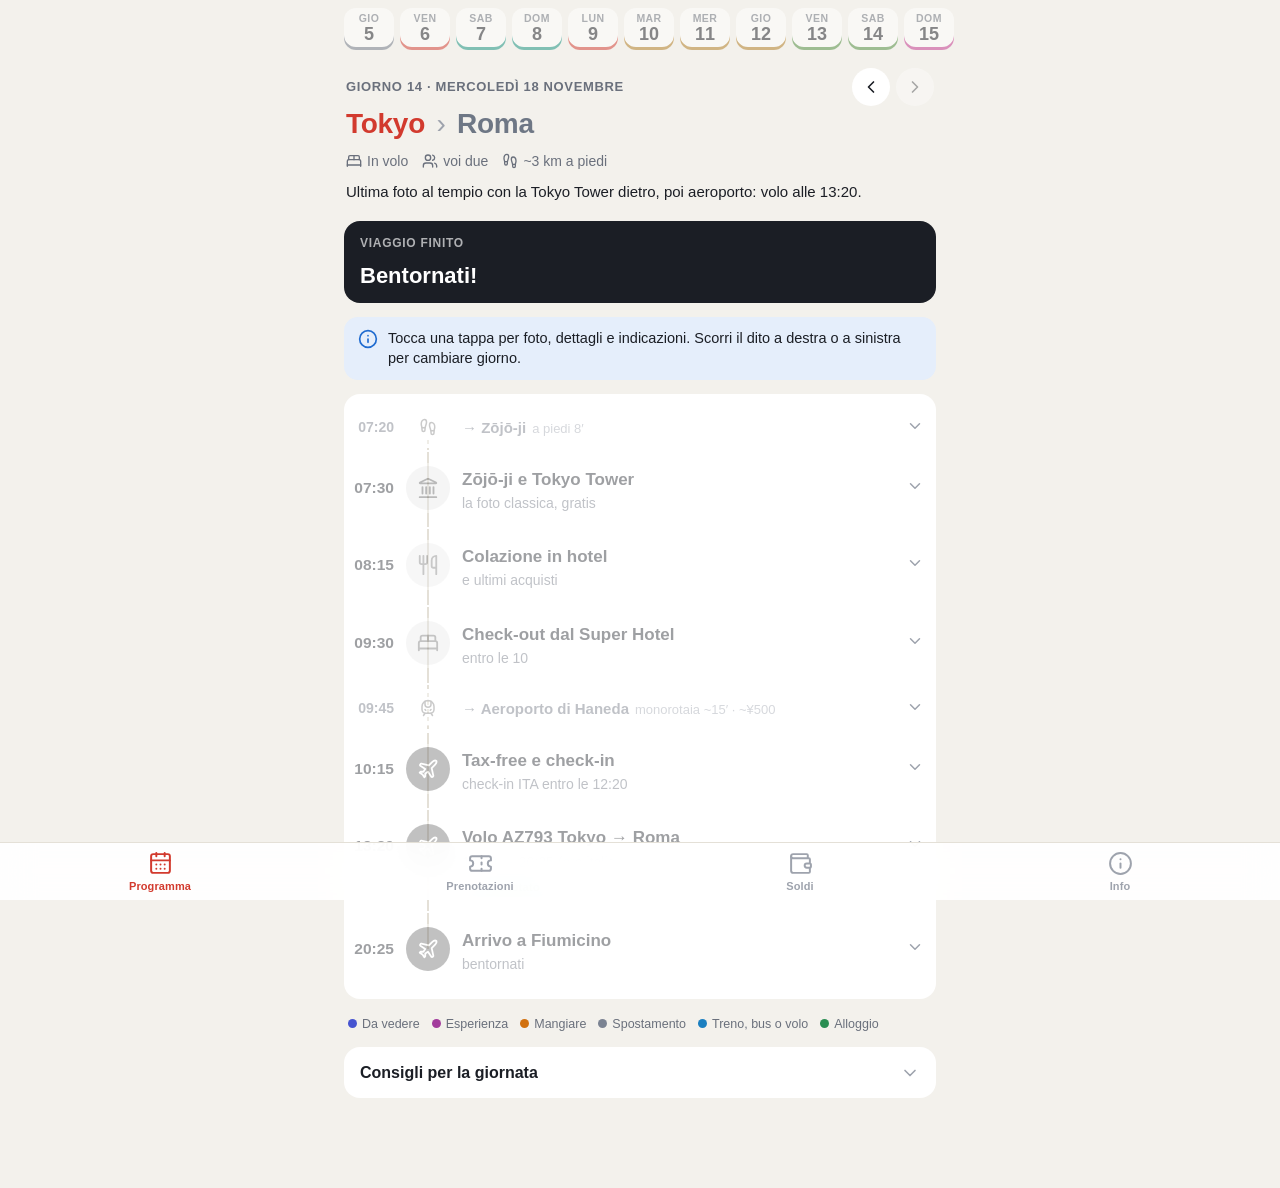
==== commit 6669a86d: "Foto delle tappe, righe più ariose, indicazioni senza mezzo, via la scheda Mappa Ogni tappa mostra u" ====
--- a/index.html
+++ b/index.html
@@ -79,7 +79,6 @@
 </div>
 <nav class="tabbar" aria-label="Sezioni">
   <button class="tab" data-tab="programma" type="button"><svg class="ic" aria-hidden="true"><use href="#i-cal"/></svg><span>Programma</span></button>
-  <button class="tab" data-tab="mappa" type="button"><svg class="ic" aria-hidden="true"><use href="#i-map"/></svg><span>Mappa</span></button>
   <button class="tab" data-tab="prenotazioni" type="button"><svg class="ic" aria-hidden="true"><use href="#i-ticket"/></svg><span>Prenotazioni</span><b class="badge" id="badge" hidden></b></button>
   <button class="tab" data-tab="soldi" type="button"><svg class="ic" aria-hidden="true"><use href="#i-wallet"/></svg><span>Soldi</span></button>
   <button class="tab" data-tab="info" type="button"><svg class="ic" aria-hidden="true"><use href="#i-info"/></svg><span>Info</span></button>
--- a/app.css
+++ b/app.css
@@ -81,16 +81,16 @@
 
 /* ---------- barra in basso ---------- */
 .tabbar {
-  position: fixed; inset-inline: 0; bottom: 0; z-index: 30; display: grid; grid-template-columns: repeat(5, 1fr);
+  position: fixed; inset-inline: 0; bottom: 0; z-index: 30; display: grid; grid-template-columns: repeat(4, 1fr);
   background: color-mix(in srgb, var(--card) 92%, transparent); -webkit-backdrop-filter: blur(16px); backdrop-filter: blur(16px);
   border-top: 1px solid var(--line); padding-bottom: env(safe-area-inset-bottom, 0px);
   height: calc(var(--tabbar-h) + env(safe-area-inset-bottom, 0px));
 }
 .tab {
   position: relative; border: 0; background: none; display: grid; place-items: center; align-content: center; gap: 3px;
-  font-size: 10.5px; font-weight: 600; color: var(--faint); padding: 6px 0 4px; cursor: pointer; letter-spacing: .01em;
-}
-.tab .ic { width: 24px; height: 24px; stroke-width: 1.9; }
+  font-size: 11px; font-weight: 600; color: var(--faint); padding: 6px 0 4px; cursor: pointer; letter-spacing: .01em;
+}
+.tab .ic { width: 25px; height: 25px; stroke-width: 1.9; }
 .tab[aria-current="page"] { color: var(--accent); }
 .badge {
   position: absolute; top: 4px; left: calc(50% + 6px); min-width: 18px; height: 18px; padding: 0 5px; border-radius: 9px;
@@ -166,49 +166,57 @@
 .legend { display: flex; flex-wrap: wrap; gap: 4px 12px; margin: 16px 4px 8px; font-size: 12.5px; color: var(--muted); }
 .legend span { display: inline-flex; align-items: center; gap: 5px; }
 .legend i { width: 9px; height: 9px; border-radius: 50%; background: var(--tc); display: inline-block; }
-.plan { background: var(--card); border-radius: var(--r); padding: 6px 0; position: relative; }
+.plan { background: var(--card); border-radius: var(--r); padding: 10px 0; position: relative; margin-top: 14px; }
 .stop { position: relative; }
 .stop::before { /* binario verticale tra le icone */
-  content: ""; position: absolute; left: 76px; top: 0; bottom: 0; width: 2px; background: var(--line);
-}
-.stop:first-child::before { top: 26px; }
-.stop:last-child::before { bottom: calc(100% - 26px); }
+  content: ""; position: absolute; left: 83px; top: 0; bottom: 0; width: 2px; background: var(--line);
+}
+.stop:first-child::before { top: 36px; }
+.stop:last-child::before { bottom: calc(100% - 36px); }
 .stop.k-sposta::before { background: repeating-linear-gradient(to bottom, var(--line) 0 4px, transparent 4px 8px); }
 .row {
   position: relative; width: 100%; border: 0; background: none; text-align: left; cursor: pointer;
-  display: grid; grid-template-columns: 50px 34px 1fr auto; column-gap: 10px; align-items: start; padding: 9px 12px 9px 0;
-  min-height: 52px;
-}
-.row .t { font-size: 15px; font-weight: 700; font-variant-numeric: tabular-nums; text-align: right; padding-top: 6px; }
+  display: grid; grid-template-columns: 50px 44px 1fr auto; column-gap: 12px; align-items: start; padding: 14px 12px 14px 0;
+  min-height: 72px;
+}
+.row .t { font-size: 15.5px; font-weight: 700; font-variant-numeric: tabular-nums; text-align: right; padding-top: 11px; }
 .row .dot {
-  position: relative; z-index: 1; width: 34px; height: 34px; border-radius: 50%; display: grid; place-items: center;
+  position: relative; z-index: 1; width: 44px; height: 44px; border-radius: 50%; display: grid; place-items: center;
   background: color-mix(in srgb, var(--tc) 14%, var(--card)); color: var(--tc);
   box-shadow: 0 0 0 3px var(--card);
 }
-.row .dot .ic { width: 18px; height: 18px; }
-.row .main { min-width: 0; padding-top: 5px; }
-.row .ttl { font-size: 16px; font-weight: 650; line-height: 1.3; display: block; }
-.row .sub { display: block; font-size: 13.5px; color: var(--muted); margin-top: 2px; line-height: 1.35; }
-.row .end { display: flex; align-items: center; gap: 6px; padding-top: 6px; }
+.row .dot .ic { width: 22px; height: 22px; }
+.row .dot.ph { border-radius: 13px; background: var(--card-2); }
+.row .dot.ph img { width: 100%; height: 100%; object-fit: cover; border-radius: 13px; display: block; }
+.row .dot.ph .tb {
+  position: absolute; right: -5px; bottom: -5px; width: 22px; height: 22px; border-radius: 50%; display: grid; place-items: center;
+  background: var(--tc); color: #fff; box-shadow: 0 0 0 2px var(--card);
+}
+.row .dot.ph .tb .ic { width: 12px; height: 12px; stroke-width: 2.5; }
+.row .main { min-width: 0; padding-top: 3px; }
+.row .ttl { font-size: 17px; font-weight: 650; line-height: 1.3; display: block; }
+.row .sub { display: block; font-size: 14px; color: var(--muted); margin-top: 3px; line-height: 1.4; }
+.row .end { display: flex; align-items: center; gap: 6px; padding-top: 11px; }
 .row .pills { display: flex; flex-wrap: wrap; gap: 4px; margin-top: 5px; }
 .k-sposta .row .pills { display: inline-flex; margin: 0 0 0 6px; vertical-align: 1px; }
 .row .chev { width: 18px; height: 18px; color: var(--faint); transition: transform .2s; }
 .row[aria-expanded="true"] .chev { transform: rotate(180deg); }
-.k-sposta .row { min-height: 40px; padding-block: 5px; }
-.k-sposta .row .t { font-size: 13.5px; font-weight: 600; color: var(--muted); padding-top: 3px; }
-.k-sposta .row .dot { width: 26px; height: 26px; margin-left: 4px; background: var(--card); color: var(--t-sposta); }
-.k-sposta .row .dot .ic { width: 16px; height: 16px; }
-.k-sposta .row .main { padding-top: 2px; }
-.k-sposta .row .ttl { font-size: 14.5px; font-weight: 600; color: var(--muted); }
+.k-sposta .row { min-height: 46px; padding-block: 8px; }
+.k-sposta .row .t { font-size: 14px; font-weight: 600; color: var(--muted); padding-top: 5px; }
+.k-sposta .row .dot { width: 30px; height: 30px; margin-left: 7px; background: var(--card); color: var(--t-sposta); }
+.k-sposta .row .dot .ic { width: 18px; height: 18px; }
+.k-sposta .row .main { padding-top: 4px; }
+.k-sposta .row .ttl { font-size: 15px; font-weight: 600; color: var(--muted); }
 .k-sposta .row .ttl::before { content: "→ "; }
 .k-sposta .row .ttl { display: inline; }
 .k-sposta .row .sub { display: inline; margin-left: 6px; font-size: 13px; color: var(--faint); }
-.k-sposta .row .end { padding-top: 3px; }
+.k-sposta .row .end { padding-top: 5px; }
 .k-viaggio .row .dot { background: var(--tc); color: #fff; }
 
 /* passato e adesso */
 .stop.past .row .t, .stop.past .row .main, .stop.past .row .dot { opacity: .42; }
 .stop.past .row .dot { filter: grayscale(1); }
+.stop + .stop { margin-top: 2px; }
 .stop.now { background: color-mix(in srgb, var(--accent) 7%, transparent); }
 .stop.now::after { content: ""; position: absolute; left: 0; top: 6px; bottom: 6px; width: 4px; border-radius: 0 4px 4px 0; background: var(--accent); }
 .stop.now .row .t { color: var(--accent); }
@@ -228,8 +236,8 @@
 
 /* dettagli aperti */
 .panel {
-  position: relative; z-index: 1; margin: 0 12px 12px; padding: 12px 14px; background: var(--card-2); border-radius: 14px;
-  display: grid; gap: 10px;
+  position: relative; z-index: 1; margin: 0 12px 14px; padding: 14px; background: var(--card-2); border-radius: 14px;
+  display: grid; gap: 12px;
 }
 .stop.now .panel { background: var(--card); }
 .panel .infobox { background: var(--card); }
@@ -247,6 +255,10 @@
 .panel .btns .btn { padding: 8px 10px; font-size: 14px; min-height: 42px; text-align: left; justify-content: flex-start; }
 .panel .btns .btn .ic { width: 17px; height: 17px; }
 .panel .btns .btn.go { grid-column: span 1; }
+.pfig { margin: -2px -2px 0; }
+.pfig img { width: 100%; height: 180px; object-fit: cover; border-radius: 12px; display: block; background: var(--card); }
+.pfig figcaption { font-size: 11px; color: var(--faint); margin-top: 4px; text-align: right; }
+.panel .btns .btn.wide { grid-column: 1 / -1; justify-content: center; font-size: 16px; min-height: 48px; }
 .infobox { background: var(--card-2); border-radius: 12px; padding: 10px 12px; display: grid; gap: 6px; font-size: 14.5px; }
 .infobox .ttl2 { font-weight: 700; }
 
@@ -265,6 +277,16 @@
 .btn .sm { font-weight: 500; opacity: .75; }
 
 /* consigli del giorno */
+.hint {
+  margin: 14px 0 0; display: flex; gap: 10px; align-items: flex-start; background: var(--blue-soft); color: var(--ink);
+  border-radius: 14px; padding: 11px 14px; font-size: 14.5px; line-height: 1.4;
+}
+.hint .ic { color: var(--blue); margin-top: 1px; }
+.tour { margin-top: 14px; background: var(--card); border-radius: var(--r); padding: 14px; display: grid; gap: 12px; }
+.tour-t { display: flex; gap: 12px; align-items: center; }
+.tour-t > .ic { width: 40px; height: 40px; padding: 9px; border-radius: 12px; background: var(--blue-soft); color: var(--blue); }
+.tour-t b { display: block; font-size: 16px; }
+.tour-t small { display: block; color: var(--muted); font-size: 13.5px; margin-top: 1px; }
 .tips { margin-top: 14px; background: var(--card); border-radius: var(--r); overflow: hidden; }
 .tips > button {
   width: 100%; border: 0; background: none; display: flex; align-items: center; justify-content: space-between; gap: 10px;
@@ -392,10 +414,12 @@
   @keyframes pulse { 50% { box-shadow: 0 0 0 3px var(--card), 0 0 0 9px color-mix(in srgb, var(--accent) 12%, transparent); } }
 }
 @media (max-width: 360px) {
-  .row { grid-template-columns: 44px 30px 1fr auto; column-gap: 8px; }
-  .stop::before { left: 66px; }
-  .k-sposta .row .dot { margin-left: 2px; }
-  .row .dot { width: 30px; height: 30px; }
+  .row { grid-template-columns: 44px 40px 1fr auto; column-gap: 10px; }
+  .row .t { font-size: 14px; }
+  .k-sposta .row .t { font-size: 13px; }
+  .stop::before { left: 73px; }
+  .k-sposta .row .dot { width: 28px; height: 28px; margin-left: 6px; }
+  .row .dot { width: 40px; height: 40px; }
   .stats b { font-size: 19px; }
 }
 @media (min-width: 700px) {
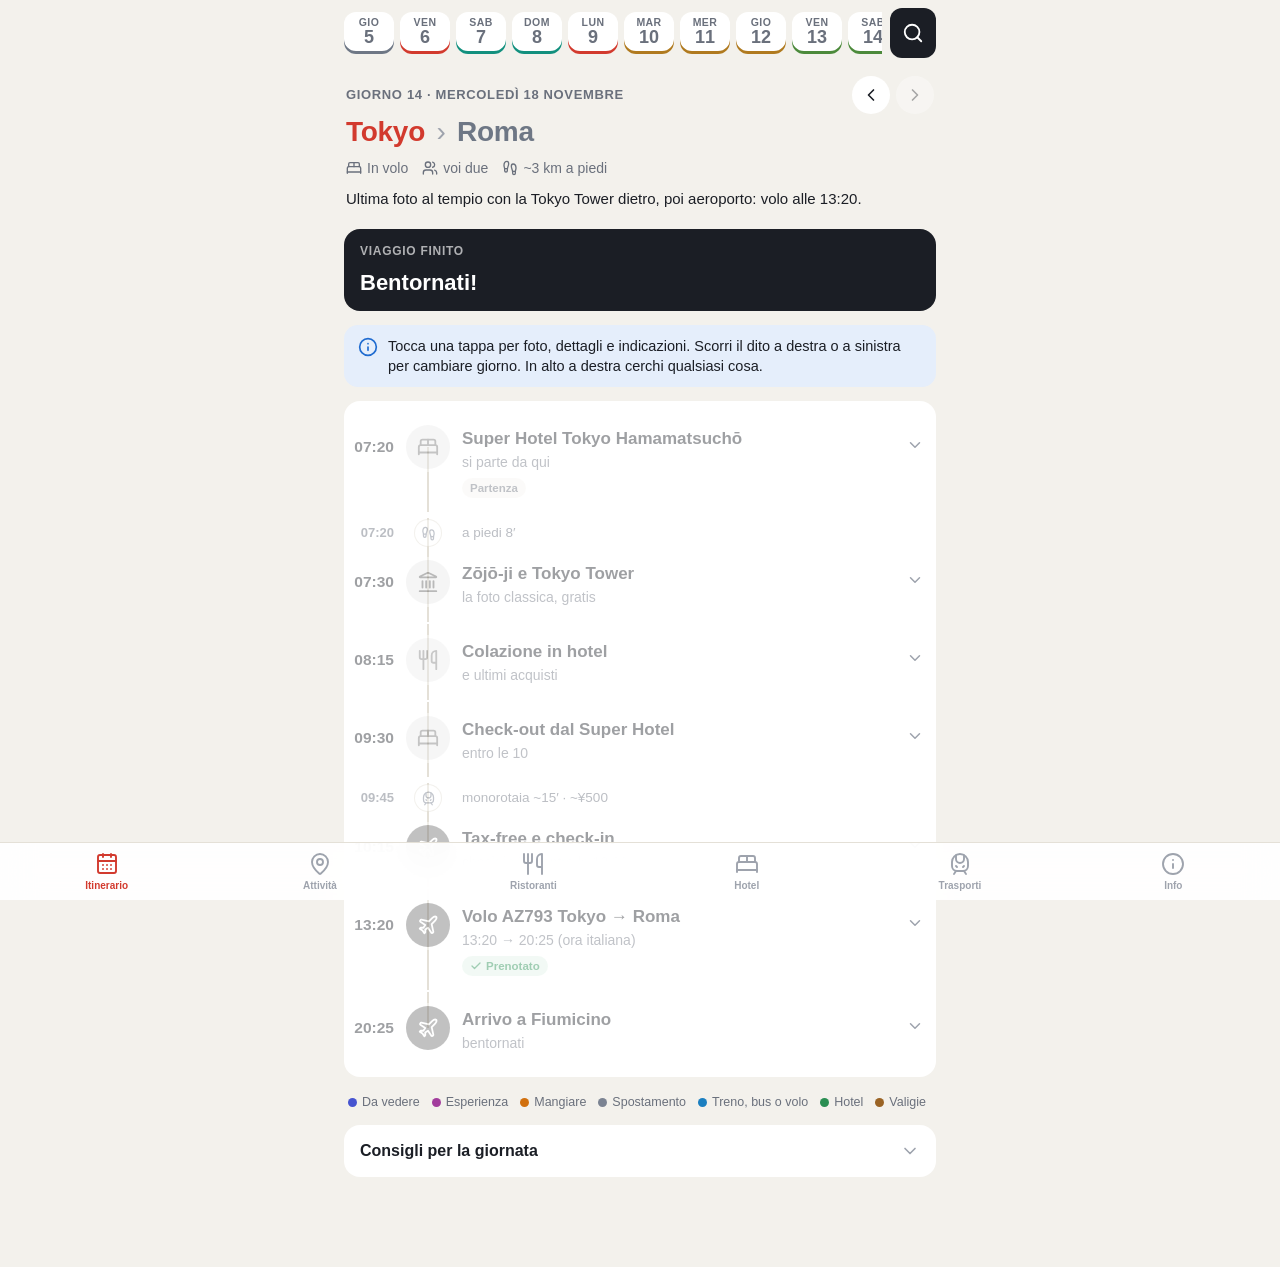
==== commit 4cfd72ad: "Schede per tipo, una riga per posto, valigie esplicite, ricerca globale - Schede: Itinerario, Attivi" ====
--- a/index.html
+++ b/index.html
@@ -78,10 +78,12 @@
   </main>
 </div>
 <nav class="tabbar" aria-label="Sezioni">
-  <button class="tab" data-tab="programma" type="button"><svg class="ic" aria-hidden="true"><use href="#i-cal"/></svg><span>Programma</span></button>
-  <button class="tab" data-tab="prenotazioni" type="button"><svg class="ic" aria-hidden="true"><use href="#i-ticket"/></svg><span>Prenotazioni</span><b class="badge" id="badge" hidden></b></button>
-  <button class="tab" data-tab="soldi" type="button"><svg class="ic" aria-hidden="true"><use href="#i-wallet"/></svg><span>Soldi</span></button>
-  <button class="tab" data-tab="info" type="button"><svg class="ic" aria-hidden="true"><use href="#i-info"/></svg><span>Info</span></button>
+  <button class="tab" data-tab="itinerario" type="button"><svg class="ic" aria-hidden="true"><use href="#i-cal"/></svg><span>Itinerario</span></button>
+  <button class="tab" data-tab="attivita" type="button"><svg class="ic" aria-hidden="true"><use href="#i-pin"/></svg><span>Attività</span></button>
+  <button class="tab" data-tab="ristoranti" type="button"><svg class="ic" aria-hidden="true"><use href="#i-food"/></svg><span>Ristoranti</span></button>
+  <button class="tab" data-tab="hotel" type="button"><svg class="ic" aria-hidden="true"><use href="#i-bed"/></svg><span>Hotel</span></button>
+  <button class="tab" data-tab="trasporti" type="button"><svg class="ic" aria-hidden="true"><use href="#i-train"/></svg><span>Trasporti</span></button>
+  <button class="tab" data-tab="info" type="button"><svg class="ic" aria-hidden="true"><use href="#i-info"/></svg><span>Info</span><b class="badge" id="badge" hidden></b></button>
 </nav>
 <script src="app.js"></script>
 </body>
--- a/app.css
+++ b/app.css
@@ -26,6 +26,7 @@
   --t-sposta: #7B8392;
   --t-viaggio: #1B7FC0;
   --t-hotel: #2A8E52;
+  --t-bagagli: #9A6324;
 
   --tokyo: #D23A2E;
   --kawaguchiko: #12907E;
@@ -45,7 +46,7 @@
     --bg: #111318; --card: #1B1E25; --card-2: #22262E; --ink: #ECEEF2; --muted: #9AA1AD; --faint: #6B7280;
     --line: #2C313B; --accent: #F0675B; --accent-soft: #3A1E1C; --blue: #72A6F2; --blue-soft: #1B2A42;
     --ok: #55C285; --ok-soft: #16301F; --warn: #E7A94A; --warn-soft: #36290F; --bad: #F07A70; --bad-soft: #3A1D1B;
-    --t-vedere: #8C96F2; --t-fare: #D985D3; --t-cibo: #F0A14E; --t-sposta: #9AA1AD; --t-viaggio: #5DB3EA; --t-hotel: #5CC488;
+    --t-vedere: #8C96F2; --t-fare: #D985D3; --t-cibo: #F0A14E; --t-sposta: #9AA1AD; --t-viaggio: #5DB3EA; --t-hotel: #5CC488; --t-bagagli: #D9A066;
     --tokyo: #F06A5E; --kawaguchiko: #33BFA9; --kamakura: #A788D9; --kyoto: #D9A445; --takayama: #7CBB67;
     --osaka: #E36AB4; --roma: #9AA3B0; color-scheme: dark;
   }
@@ -54,7 +55,7 @@
   --bg: #111318; --card: #1B1E25; --card-2: #22262E; --ink: #ECEEF2; --muted: #9AA1AD; --faint: #6B7280;
   --line: #2C313B; --accent: #F0675B; --accent-soft: #3A1E1C; --blue: #72A6F2; --blue-soft: #1B2A42;
   --ok: #55C285; --ok-soft: #16301F; --warn: #E7A94A; --warn-soft: #36290F; --bad: #F07A70; --bad-soft: #3A1D1B;
-  --t-vedere: #8C96F2; --t-fare: #D985D3; --t-cibo: #F0A14E; --t-sposta: #9AA1AD; --t-viaggio: #5DB3EA; --t-hotel: #5CC488;
+  --t-vedere: #8C96F2; --t-fare: #D985D3; --t-cibo: #F0A14E; --t-sposta: #9AA1AD; --t-viaggio: #5DB3EA; --t-hotel: #5CC488; --t-bagagli: #D9A066;
   --tokyo: #F06A5E; --kawaguchiko: #33BFA9; --kamakura: #A788D9; --kyoto: #D9A445; --takayama: #7CBB67;
   --osaka: #E36AB4; --roma: #9AA3B0; color-scheme: dark;
 }
@@ -81,16 +82,16 @@
 
 /* ---------- barra in basso ---------- */
 .tabbar {
-  position: fixed; inset-inline: 0; bottom: 0; z-index: 30; display: grid; grid-template-columns: repeat(4, 1fr);
+  position: fixed; inset-inline: 0; bottom: 0; z-index: 30; display: grid; grid-template-columns: repeat(6, 1fr);
   background: color-mix(in srgb, var(--card) 92%, transparent); -webkit-backdrop-filter: blur(16px); backdrop-filter: blur(16px);
   border-top: 1px solid var(--line); padding-bottom: env(safe-area-inset-bottom, 0px);
   height: calc(var(--tabbar-h) + env(safe-area-inset-bottom, 0px));
 }
 .tab {
   position: relative; border: 0; background: none; display: grid; place-items: center; align-content: center; gap: 3px;
-  font-size: 11px; font-weight: 600; color: var(--faint); padding: 6px 0 4px; cursor: pointer; letter-spacing: .01em;
-}
-.tab .ic { width: 25px; height: 25px; stroke-width: 1.9; }
+  font-size: 10px; font-weight: 600; color: var(--faint); padding: 6px 0 4px; cursor: pointer; letter-spacing: 0;
+}
+.tab .ic { width: 24px; height: 24px; stroke-width: 1.9; }
 .tab[aria-current="page"] { color: var(--accent); }
 .badge {
   position: absolute; top: 4px; left: calc(50% + 6px); min-width: 18px; height: 18px; padding: 0 5px; border-radius: 9px;
@@ -104,10 +105,19 @@
 .section-title { font-size: 13px; font-weight: 700; color: var(--muted); text-transform: uppercase; letter-spacing: .06em; margin: 26px 4px 8px; }
 
 /* ---------- striscia dei giorni ---------- */
+.topbar {
+  position: sticky; top: 0; z-index: 20; margin-inline: -16px; padding: calc(env(safe-area-inset-top, 0px) + 8px) 12px 8px 0;
+  display: flex; align-items: center; gap: 8px; background: var(--bg); transition: box-shadow .2s;
+}
+.scrolled .topbar { box-shadow: 0 1px 0 var(--line), 0 6px 12px -10px rgb(0 0 0 / .25); }
+.sbtn {
+  flex: none; width: 46px; height: 50px; border: 0; border-radius: 12px; background: var(--ink); color: var(--card);
+  display: grid; place-items: center; cursor: pointer;
+}
+.sbtn .ic { width: 22px; height: 22px; }
 .daystrip {
-  position: sticky; top: 0; z-index: 20; margin-inline: -16px; padding: calc(env(safe-area-inset-top, 0px) + 8px) 16px 8px;
+  flex: 1; min-width: 0; padding: 0 0 0 16px;
   display: flex; gap: 6px; overflow-x: auto; scrollbar-width: none; scroll-snap-type: x proximity;
-  background: color-mix(in srgb, var(--bg) 97%, transparent); -webkit-backdrop-filter: blur(14px); backdrop-filter: blur(14px);
 }
 #app { padding-top: 0; }
 .daystrip::-webkit-scrollbar { display: none; }
@@ -118,7 +128,7 @@
 }
 .daychip .w { font-size: 10.5px; font-weight: 700; color: var(--muted); text-transform: uppercase; letter-spacing: .04em; }
 .daychip .d { font-size: 18px; font-weight: 700; font-variant-numeric: tabular-nums; }
-.daychip.past { opacity: .5; }
+.daychip.past .d { color: var(--muted); }
 .daychip[aria-pressed="true"] { background: var(--ink); color: var(--card); opacity: 1; }
 .daychip[aria-pressed="true"] .w { color: inherit; opacity: .7; }
 .daychip.today::after {
@@ -131,6 +141,9 @@
 .dayhead .kicker { font-size: 13px; font-weight: 700; color: var(--muted); text-transform: uppercase; letter-spacing: .05em; }
 .dayhead h1 { font-size: 28px; font-weight: 800; letter-spacing: -.01em; line-height: 1.15; margin-top: 2px; }
 .dayhead h1.long { font-size: 24px; }
+.dayhead .cities { margin: 4px 0 0; font-size: 15px; font-weight: 700; }
+.dayhead .cities .sep { color: var(--faint); font-weight: 500; margin: 0 3px; }
+.dayhead .cities .c { color: var(--c); }
 .dayhead h1 .sep { color: var(--faint); font-weight: 500; margin: 0 4px; }
 .dayhead h1 .c { color: var(--c); }
 .navbtns { display: flex; gap: 6px; }
@@ -153,6 +166,7 @@
 .nowcard .lab { font-size: 12px; font-weight: 700; letter-spacing: .06em; text-transform: uppercase; opacity: .65; }
 .nowcard .big { font-size: 22px; font-weight: 800; line-height: 1.2; }
 .nowline { display: grid; grid-template-columns: 62px 1fr; gap: 8px; align-items: baseline; }
+.nowline .t .ic { width: 18px; height: 18px; }
 .nowline .t { font-weight: 700; font-variant-numeric: tabular-nums; opacity: .7; font-size: 14px; }
 .nowline .x { font-weight: 700; font-size: 17px; }
 .nowline .x small { display: block; font-weight: 500; font-size: 13.5px; opacity: .7; margin-top: 1px; }
@@ -173,6 +187,28 @@
 }
 .stop:first-child::before { top: 36px; }
 .stop:last-child::before { bottom: calc(100% - 36px); }
+.leg {
+  position: relative; z-index: 1; width: 100%; border: 0; background: none; cursor: pointer; text-align: left;
+  display: grid; grid-template-columns: 50px 44px 1fr; column-gap: 12px; align-items: center; padding: 6px 12px 0 0;
+  color: var(--muted); font-size: 13.5px;
+}
+.leg .lt { text-align: right; font-size: 13px; font-weight: 600; font-variant-numeric: tabular-nums; }
+.leg .li {
+  justify-self: center; width: 26px; height: 26px; border-radius: 50%; display: grid; place-items: center;
+  background: var(--card); color: var(--t-sposta); box-shadow: 0 0 0 1px var(--line);
+}
+.leg .li .ic { width: 15px; height: 15px; }
+.leg .lx { line-height: 1.35; }
+.leg.past { opacity: .45; }
+.stop.travel .leg { color: var(--accent); font-weight: 600; }
+.stop.travel .leg .li { color: var(--accent); box-shadow: 0 0 0 2px var(--accent); }
+.stop.has-leg::before { background: linear-gradient(to bottom, transparent 0 4px, var(--line) 4px); }
+.howto { background: var(--card); border-radius: 12px; padding: 12px; display: grid; gap: 10px; }
+.stop.now .howto, .stop.travel .howto { background: var(--card-2); }
+.howto-t { display: flex; gap: 10px; align-items: center; }
+.howto-t > .ic { width: 34px; height: 34px; padding: 8px; border-radius: 50%; background: var(--card-2); color: var(--t-sposta); }
+.howto-t b { display: block; font-size: 15px; }
+.howto-t small { display: block; color: var(--muted); font-size: 13px; }
 .stop.k-sposta::before { background: repeating-linear-gradient(to bottom, var(--line) 0 4px, transparent 4px 8px); }
 .row {
   position: relative; width: 100%; border: 0; background: none; text-align: left; cursor: pointer;
@@ -212,13 +248,19 @@
 .k-sposta .row .sub { display: inline; margin-left: 6px; font-size: 13px; color: var(--faint); }
 .k-sposta .row .end { padding-top: 5px; }
 .k-viaggio .row .dot { background: var(--tc); color: #fff; }
+.moves .k-sposta .row .ttl { color: var(--ink); font-size: 16px; }
+.moves .k-sposta .row .t { color: var(--ink); font-size: 15px; }
+.moves .k-sposta .row .dot { background: color-mix(in srgb, var(--t-sposta) 14%, var(--card)); }
+.moves .k-sposta .row .ttl::before { content: ""; }
+.moves .k-sposta .row .sub { display: block; margin: 3px 0 0; font-size: 14px; color: var(--muted); }
+.moves .k-sposta .row .ttl { display: block; }
 
 /* passato e adesso */
 .stop.past .row .t, .stop.past .row .main, .stop.past .row .dot { opacity: .42; }
 .stop.past .row .dot { filter: grayscale(1); }
 .stop + .stop { margin-top: 2px; }
-.stop.now { background: color-mix(in srgb, var(--accent) 7%, transparent); }
-.stop.now::after { content: ""; position: absolute; left: 0; top: 6px; bottom: 6px; width: 4px; border-radius: 0 4px 4px 0; background: var(--accent); }
+.stop.now, .stop.travel { background: color-mix(in srgb, var(--accent) 7%, transparent); }
+.stop.now::after, .stop.travel::after { content: ""; position: absolute; left: 0; top: 6px; bottom: 6px; width: 4px; border-radius: 0 4px 4px 0; background: var(--accent); }
 .stop.now .row .t { color: var(--accent); }
 .stop.now .row .dot { box-shadow: 0 0 0 3px var(--card), 0 0 0 6px color-mix(in srgb, var(--accent) 35%, transparent); }
 
@@ -233,6 +275,7 @@
 .pill.info { background: var(--blue-soft); color: var(--blue); }
 .pill.muted { background: var(--card-2); color: var(--muted); }
 .pill.now { background: var(--accent); color: #fff; }
+.pill.bag { background: color-mix(in srgb, var(--t-bagagli) 16%, var(--card)); color: var(--t-bagagli); }
 
 /* dettagli aperti */
 .panel {
@@ -254,6 +297,8 @@
 .panel .btns { display: grid; grid-template-columns: 1fr 1fr; gap: 8px; }
 .panel .btns .btn { padding: 8px 10px; font-size: 14px; min-height: 42px; text-align: left; justify-content: flex-start; }
 .panel .btns .btn .ic { width: 17px; height: 17px; }
+.panel .btns .btn:not(.go) { background: var(--card); }
+.stop.now .panel .btns .btn:not(.go), .stop.travel .panel .btns .btn:not(.go) { background: var(--card-2); }
 .panel .btns .btn.go { grid-column: span 1; }
 .pfig { margin: -2px -2px 0; }
 .pfig img { width: 100%; height: 180px; object-fit: cover; border-radius: 12px; display: block; background: var(--card); }
@@ -390,6 +435,40 @@
 .menu .md { font-size: 13.5px; color: var(--muted); display: block; }
 .menu .ic.chev { color: var(--faint); width: 18px; height: 18px; }
 .back { margin: 12px 0 0; }
+.card.tonight { margin-top: 14px; }
+.mbadge { display: inline-block; margin-left: 8px; min-width: 20px; padding: 0 6px; border-radius: 10px; background: var(--accent); color: #fff; font-size: 12px; line-height: 20px; text-align: center; vertical-align: 2px; }
+.fake-search {
+  width: 100%; margin-top: 12px; display: flex; align-items: center; gap: 10px; border: 0; border-radius: 12px; background: var(--card);
+  padding: 13px 14px; color: var(--faint); font-size: 16px; cursor: pointer; text-align: left;
+}
+/* ricerca globale */
+body.noscroll { overflow: hidden; }
+.search-ov {
+  position: fixed; inset: 0; z-index: 60; background: var(--bg); display: flex; flex-direction: column;
+  padding-top: env(safe-area-inset-top, 0px);
+}
+.search-ov[hidden] { display: none; }
+.s-top { display: flex; gap: 10px; align-items: center; padding: 10px 16px; border-bottom: 1px solid var(--line); }
+.s-box { flex: 1; min-width: 0; display: flex; align-items: center; gap: 8px; background: var(--card); border-radius: 12px; padding: 0 12px; color: var(--faint); }
+.s-box input { flex: 1; min-width: 0; border: 0; background: none; font: inherit; font-size: 17px; padding: 12px 0; color: var(--ink); outline: none; }
+.s-close { flex: none; border: 0; background: none; color: var(--blue); font-size: 16px; font-weight: 600; cursor: pointer; padding: 8px 2px; }
+.s-body { flex: 1; overflow-y: auto; -webkit-overflow-scrolling: touch; padding: 8px 16px calc(24px + env(safe-area-inset-bottom, 0px)); }
+.s-hint { color: var(--muted); font-size: 15px; margin: 14px 4px; }
+.s-sugg { display: flex; flex-wrap: wrap; gap: 8px; }
+.s-sugg button { border: 0; background: var(--card); border-radius: 999px; padding: 8px 14px; font-size: 15px; cursor: pointer; }
+.s-list { display: grid; gap: 6px; }
+.s-item {
+  width: 100%; border: 0; background: var(--card); border-radius: 14px; padding: 11px 12px; cursor: pointer; text-align: left;
+  display: grid; grid-template-columns: 38px 1fr auto; gap: 10px; align-items: center;
+}
+.s-ic { width: 38px; height: 38px; border-radius: 50%; display: grid; place-items: center; background: color-mix(in srgb, var(--tc) 14%, var(--card)); color: var(--tc); }
+.s-ic .ic { width: 19px; height: 19px; }
+.s-tx { min-width: 0; }
+.s-tx b { display: block; font-size: 16px; line-height: 1.3; }
+.s-tx small { display: block; color: var(--muted); font-size: 13.5px; margin-top: 1px; overflow: hidden; text-overflow: ellipsis; display: -webkit-box; -webkit-line-clamp: 2; -webkit-box-orient: vertical; }
+.s-item.open .s-tx small { -webkit-line-clamp: unset; }
+.s-k { font-size: 11.5px; font-weight: 700; color: var(--muted); background: var(--card-2); border-radius: 999px; padding: 2px 8px; white-space: nowrap; }
+.s-extra { padding: 4px 6px 8px 60px; }
 .filters { display: flex; gap: 6px; overflow-x: auto; margin: 10px -16px 0; padding: 0 16px 2px; scrollbar-width: none; }
 .filters::-webkit-scrollbar { display: none; }
 .filters button { flex: 0 0 auto; border: 0; background: var(--card); border-radius: 999px; padding: 7px 13px; font-size: 14px; font-weight: 600; cursor: pointer; }
@@ -416,6 +495,8 @@
 @media (max-width: 360px) {
   .row { grid-template-columns: 44px 40px 1fr auto; column-gap: 10px; }
   .row .t { font-size: 14px; }
+  .leg { grid-template-columns: 44px 40px 1fr; column-gap: 10px; }
+  .tab { font-size: 9.5px; }
   .k-sposta .row .t { font-size: 13px; }
   .stop::before { left: 73px; }
   .k-sposta .row .dot { width: 28px; height: 28px; margin-left: 6px; }
@@ -424,5 +505,6 @@
 }
 @media (min-width: 700px) {
   main { padding-inline: 24px; }
-  .daystrip { margin-inline: -24px; padding-inline: 24px; }
-}
+  .topbar { margin-inline: -24px; padding-right: 24px; }
+  .daystrip { padding-left: 24px; }
+}
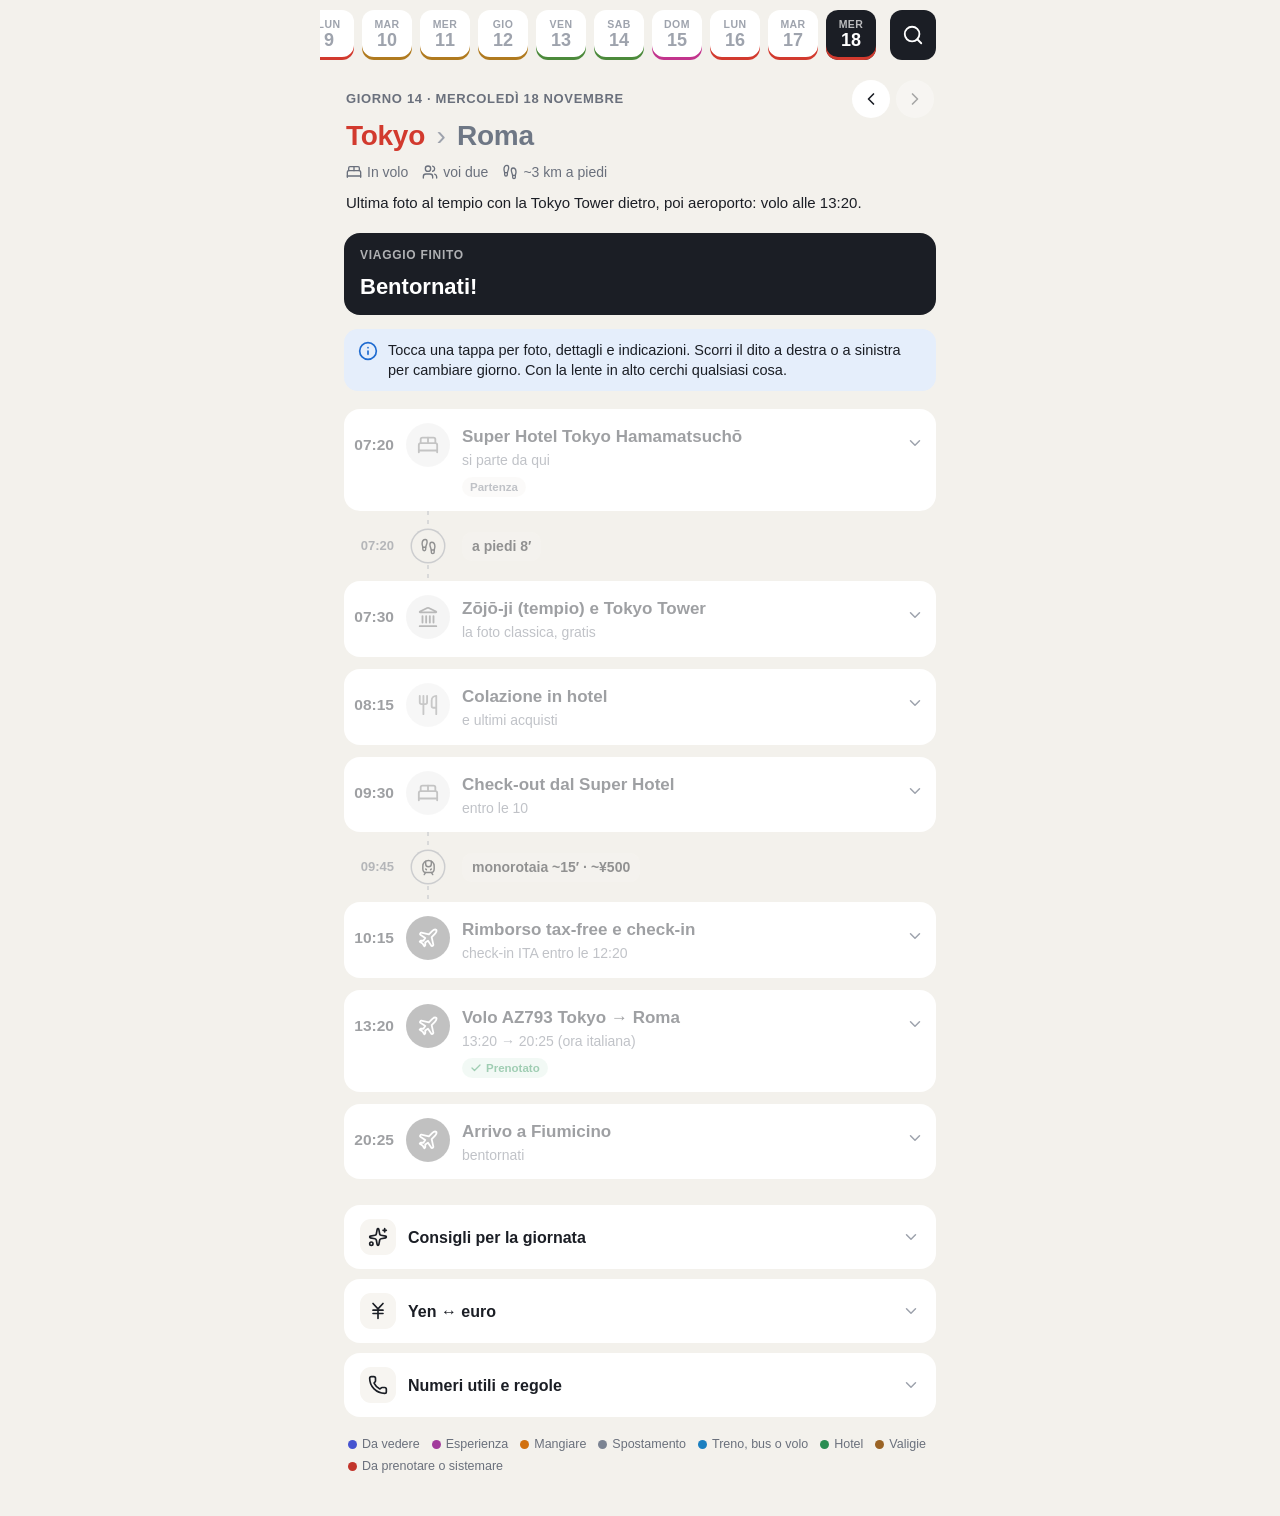
==== commit 5da608fc: "Una sola pagina: l'itinerario, con notifiche sui giorni e sulle tappe - Tolte le schede e la barra i" ====
--- a/index.html
+++ b/index.html
@@ -77,14 +77,6 @@
     <div class="loading"><span class="loading-dot"></span><span>Carico il programma…</span></div>
   </main>
 </div>
-<nav class="tabbar" aria-label="Sezioni">
-  <button class="tab" data-tab="itinerario" type="button"><svg class="ic" aria-hidden="true"><use href="#i-cal"/></svg><span>Itinerario</span></button>
-  <button class="tab" data-tab="attivita" type="button"><svg class="ic" aria-hidden="true"><use href="#i-pin"/></svg><span>Attività</span></button>
-  <button class="tab" data-tab="ristoranti" type="button"><svg class="ic" aria-hidden="true"><use href="#i-food"/></svg><span>Ristoranti</span></button>
-  <button class="tab" data-tab="hotel" type="button"><svg class="ic" aria-hidden="true"><use href="#i-bed"/></svg><span>Hotel</span></button>
-  <button class="tab" data-tab="trasporti" type="button"><svg class="ic" aria-hidden="true"><use href="#i-train"/></svg><span>Trasporti</span></button>
-  <button class="tab" data-tab="info" type="button"><svg class="ic" aria-hidden="true"><use href="#i-info"/></svg><span>Info</span><b class="badge" id="badge" hidden></b></button>
-</nav>
 <script src="app.js"></script>
 </body>
 </html>
--- a/app.css
+++ b/app.css
@@ -1,6 +1,7 @@
-/* Giappone 2026 — guida tascabile.
-   Pensata per iPhone: a colpo d'occhio solo orario, icona e titolo; i dettagli si aprono toccando la tappa.
-   Ogni tipo di tappa ha il suo colore e la sua icona; il passato diventa grigio, l'adesso è evidenziato. */
+/* Giappone 2026 — guida tascabile, una sola pagina: l'itinerario.
+   Pensata per iPhone: ogni tappa è una scheda con orario, icona e titolo; i dettagli si aprono toccandola.
+   Tra una scheda e l'altra c'è lo spostamento. Le tappe con qualcosa da prenotare o sistemare sono rosse
+   e i giorni in alto mostrano quante sono. Il passato diventa grigio, l'adesso è evidenziato. */
 :root {
   --bg: #F3F1EC;
   --card: #FFFFFF;
@@ -20,6 +21,7 @@
   --bad: #C2352B;
   --bad-soft: #FCE6E3;
 
+  --on: #FFFFFF; /* testo sopra i colori pieni */
   --t-vedere: #4654D0;
   --t-fare: #A23C9C;
   --t-cibo: #D1700E;
@@ -38,7 +40,6 @@
 
   --font: -apple-system, BlinkMacSystemFont, "SF Pro Text", "Segoe UI", Roboto, "Helvetica Neue", Arial, sans-serif;
   --r: 16px;
-  --tabbar-h: 58px;
   color-scheme: light;
 }
 @media (prefers-color-scheme: dark) {
@@ -46,7 +47,7 @@
     --bg: #111318; --card: #1B1E25; --card-2: #22262E; --ink: #ECEEF2; --muted: #9AA1AD; --faint: #6B7280;
     --line: #2C313B; --accent: #F0675B; --accent-soft: #3A1E1C; --blue: #72A6F2; --blue-soft: #1B2A42;
     --ok: #55C285; --ok-soft: #16301F; --warn: #E7A94A; --warn-soft: #36290F; --bad: #F07A70; --bad-soft: #3A1D1B;
-    --t-vedere: #8C96F2; --t-fare: #D985D3; --t-cibo: #F0A14E; --t-sposta: #9AA1AD; --t-viaggio: #5DB3EA; --t-hotel: #5CC488; --t-bagagli: #D9A066;
+    --on: #111318; --t-vedere: #8C96F2; --t-fare: #D985D3; --t-cibo: #F0A14E; --t-sposta: #9AA1AD; --t-viaggio: #5DB3EA; --t-hotel: #5CC488; --t-bagagli: #D9A066;
     --tokyo: #F06A5E; --kawaguchiko: #33BFA9; --kamakura: #A788D9; --kyoto: #D9A445; --takayama: #7CBB67;
     --osaka: #E36AB4; --roma: #9AA3B0; color-scheme: dark;
   }
@@ -55,7 +56,7 @@
   --bg: #111318; --card: #1B1E25; --card-2: #22262E; --ink: #ECEEF2; --muted: #9AA1AD; --faint: #6B7280;
   --line: #2C313B; --accent: #F0675B; --accent-soft: #3A1E1C; --blue: #72A6F2; --blue-soft: #1B2A42;
   --ok: #55C285; --ok-soft: #16301F; --warn: #E7A94A; --warn-soft: #36290F; --bad: #F07A70; --bad-soft: #3A1D1B;
-  --t-vedere: #8C96F2; --t-fare: #D985D3; --t-cibo: #F0A14E; --t-sposta: #9AA1AD; --t-viaggio: #5DB3EA; --t-hotel: #5CC488; --t-bagagli: #D9A066;
+  --on: #111318; --t-vedere: #8C96F2; --t-fare: #D985D3; --t-cibo: #F0A14E; --t-sposta: #9AA1AD; --t-viaggio: #5DB3EA; --t-hotel: #5CC488; --t-bagagli: #D9A066;
   --tokyo: #F06A5E; --kawaguchiko: #33BFA9; --kamakura: #A788D9; --kyoto: #D9A445; --takayama: #7CBB67;
   --osaka: #E36AB4; --roma: #9AA3B0; color-scheme: dark;
 }
@@ -65,10 +66,10 @@
 body {
   margin: 0; background: var(--bg); color: var(--ink); font-family: var(--font); font-size: 16px; line-height: 1.45;
   -webkit-font-smoothing: antialiased; -webkit-tap-highlight-color: transparent;
-  padding-bottom: calc(var(--tabbar-h) + env(safe-area-inset-bottom, 0px));
-}
-#app { max-width: 640px; margin: 0 auto; padding-top: env(safe-area-inset-top, 0px); }
-main { padding: 0 16px 32px; outline: none; }
+  padding-bottom: env(safe-area-inset-bottom, 0px);
+}
+#app { max-width: 640px; margin: 0 auto; }
+main { padding: 0 16px 40px; outline: none; }
 a { color: inherit; }
 button { font: inherit; color: inherit; touch-action: manipulation; }
 :focus-visible { outline: 3px solid var(--blue); outline-offset: 2px; border-radius: 8px; }
@@ -79,71 +80,59 @@
 
 .loading { display: grid; place-items: center; gap: 12px; padding-block: 35vh; color: var(--muted); }
 .loading-dot { width: 44px; height: 44px; border-radius: 50%; background: var(--accent); }
-
-/* ---------- barra in basso ---------- */
-.tabbar {
-  position: fixed; inset-inline: 0; bottom: 0; z-index: 30; display: grid; grid-template-columns: repeat(6, 1fr);
-  background: color-mix(in srgb, var(--card) 92%, transparent); -webkit-backdrop-filter: blur(16px); backdrop-filter: blur(16px);
-  border-top: 1px solid var(--line); padding-bottom: env(safe-area-inset-bottom, 0px);
-  height: calc(var(--tabbar-h) + env(safe-area-inset-bottom, 0px));
-}
-.tab {
-  position: relative; border: 0; background: none; display: grid; place-items: center; align-content: center; gap: 3px;
-  font-size: 10px; font-weight: 600; color: var(--faint); padding: 6px 0 4px; cursor: pointer; letter-spacing: 0;
-}
-.tab .ic { width: 24px; height: 24px; stroke-width: 1.9; }
-.tab[aria-current="page"] { color: var(--accent); }
-.badge {
-  position: absolute; top: 4px; left: calc(50% + 6px); min-width: 18px; height: 18px; padding: 0 5px; border-radius: 9px;
-  background: var(--accent); color: #fff; font-size: 11px; font-weight: 700; line-height: 18px; text-align: center;
-}
-
-/* ---------- titoli ---------- */
-.page-head { padding: 14px 0 6px; }
-.page-title { font-size: 30px; font-weight: 800; letter-spacing: -.01em; }
-.page-sub { color: var(--muted); font-size: 15px; margin: 4px 0 0; }
-.section-title { font-size: 13px; font-weight: 700; color: var(--muted); text-transform: uppercase; letter-spacing: .06em; margin: 26px 4px 8px; }
-
-/* ---------- striscia dei giorni ---------- */
+.page-title { font-size: 26px; font-weight: 800; }
+
+/* ---------- barra in alto: giorni + ricerca ----------
+   In cima alla pagina è piatta, dello stesso colore dello sfondo.
+   Solo scendendo prende una sfocatura leggera e una riga sottile. */
 .topbar {
-  position: sticky; top: 0; z-index: 20; margin-inline: -16px; padding: calc(env(safe-area-inset-top, 0px) + 8px) 12px 8px 0;
-  display: flex; align-items: center; gap: 8px; background: var(--bg); transition: box-shadow .2s;
-}
-.scrolled .topbar { box-shadow: 0 1px 0 var(--line), 0 6px 12px -10px rgb(0 0 0 / .25); }
+  position: sticky; top: 0; z-index: 20; margin-inline: -16px;
+  padding: calc(env(safe-area-inset-top, 0px) + 4px) 12px 8px 0;
+  display: flex; align-items: center; gap: 8px; background: var(--bg);
+  transition: background-color .25s, box-shadow .25s;
+}
+.scrolled .topbar {
+  background: color-mix(in srgb, var(--bg) 84%, transparent);
+  -webkit-backdrop-filter: blur(8px) saturate(1.2); backdrop-filter: blur(8px) saturate(1.2);
+  box-shadow: 0 1px 0 color-mix(in srgb, var(--line) 80%, transparent);
+}
+@supports not ((backdrop-filter: blur(1px)) or (-webkit-backdrop-filter: blur(1px))) {
+  .scrolled .topbar { background: var(--bg); }
+}
 .sbtn {
-  flex: none; width: 46px; height: 50px; border: 0; border-radius: 12px; background: var(--ink); color: var(--card);
+  flex: none; width: 46px; height: 50px; margin-top: 6px; border: 0; border-radius: 12px; background: var(--ink); color: var(--card);
   display: grid; place-items: center; cursor: pointer;
 }
 .sbtn .ic { width: 22px; height: 22px; }
 .daystrip {
-  flex: 1; min-width: 0; padding: 0 0 0 16px;
-  display: flex; gap: 6px; overflow-x: auto; scrollbar-width: none; scroll-snap-type: x proximity;
-}
-#app { padding-top: 0; }
+  flex: 1; min-width: 0; padding: 6px 6px 0 16px; /* spazio sopra e a destra per i pallini rossi */
+  display: flex; gap: 8px; overflow-x: auto; scrollbar-width: none; scroll-snap-type: x proximity;
+}
 .daystrip::-webkit-scrollbar { display: none; }
 .daychip {
   flex: 0 0 auto; scroll-snap-align: center; border: 0; background: var(--card); border-radius: 12px; cursor: pointer;
-  width: 50px; padding: 5px 0 6px; display: grid; justify-items: center; line-height: 1.1; position: relative;
+  width: 50px; height: 50px; padding: 0; display: grid; align-content: center; justify-items: center; line-height: 1.1; position: relative;
   box-shadow: inset 0 -3px 0 var(--c, var(--line));
 }
 .daychip .w { font-size: 10.5px; font-weight: 700; color: var(--muted); text-transform: uppercase; letter-spacing: .04em; }
 .daychip .d { font-size: 18px; font-weight: 700; font-variant-numeric: tabular-nums; }
-.daychip.past .d { color: var(--muted); }
-.daychip[aria-pressed="true"] { background: var(--ink); color: var(--card); opacity: 1; }
-.daychip[aria-pressed="true"] .w { color: inherit; opacity: .7; }
-.daychip.today::after {
-  content: ""; position: absolute; top: 4px; right: 5px; width: 7px; height: 7px; border-radius: 50%; background: var(--accent);
+.daychip.past .d, .daychip.past .w { color: var(--faint); }
+.daychip[aria-pressed="true"] { background: var(--ink); color: var(--card); }
+.daychip[aria-pressed="true"] .w, .daychip[aria-pressed="true"] .d { color: inherit; }
+.daychip[aria-pressed="true"] .w { opacity: .7; }
+.daychip.today { box-shadow: inset 0 -3px 0 var(--c, var(--line)), 0 0 0 2px var(--accent); }
+.daychip .nb { /* quante cose restano da prenotare o sistemare in quel giorno */
+  position: absolute; top: -6px; right: -6px; min-width: 19px; height: 19px; padding: 0 5px; border-radius: 10px;
+  background: var(--bad); color: var(--on); font-size: 11.5px; font-weight: 800; line-height: 19px; text-align: center;
+  box-shadow: 0 0 0 2px var(--bg); font-variant-numeric: tabular-nums;
 }
 
 /* ---------- testata del giorno ---------- */
-.dayhead { padding: 10px 2px 4px; }
+.dayhead { padding: 12px 2px 4px; }
 .dayhead-top { display: flex; align-items: center; justify-content: space-between; gap: 10px; }
 .dayhead .kicker { font-size: 13px; font-weight: 700; color: var(--muted); text-transform: uppercase; letter-spacing: .05em; }
-.dayhead h1 { font-size: 28px; font-weight: 800; letter-spacing: -.01em; line-height: 1.15; margin-top: 2px; }
+.dayhead h1 { font-size: 28px; font-weight: 800; letter-spacing: -.01em; line-height: 1.15; margin-top: 2px; overflow-wrap: anywhere; }
 .dayhead h1.long { font-size: 24px; }
-.dayhead .cities { margin: 4px 0 0; font-size: 15px; font-weight: 700; }
-.dayhead .cities .sep { color: var(--faint); font-weight: 500; margin: 0 3px; }
-.dayhead .cities .c { color: var(--c); }
 .dayhead h1 .sep { color: var(--faint); font-weight: 500; margin: 0 4px; }
 .dayhead h1 .c { color: var(--c); }
 .navbtns { display: flex; gap: 6px; }
@@ -157,11 +146,23 @@
 .summary { margin: 10px 0 0; font-size: 15px; line-height: 1.5; }
 .chip-now {
   display: inline-flex; align-items: center; gap: 6px; border: 0; border-radius: 999px; padding: 6px 12px; cursor: pointer;
-  background: var(--accent); color: #fff; font-size: 13px; font-weight: 700;
+  background: var(--accent); color: var(--on); font-size: 13px; font-weight: 700;
 }
 .chip-now .ic { width: 15px; height: 15px; }
-
-/* ---------- riquadro "adesso" / prima della partenza ---------- */
+.issues { /* «2 cose da prenotare o sistemare»: apre e porta alle tappe rosse */
+  width: 100%; margin-top: 14px; border: 0; border-radius: 14px; cursor: pointer; text-align: left;
+  display: grid; grid-template-columns: auto 1fr auto; gap: 12px; align-items: center; padding: 11px 14px;
+  background: var(--bad-soft); color: var(--ink);
+}
+.issues b { display: block; font-size: 15.5px; color: var(--bad); }
+.issues small { display: block; font-size: 13.5px; color: var(--muted); margin-top: 1px; }
+.issues > .ic { color: var(--bad); width: 18px; height: 18px; }
+.nb2 {
+  min-width: 30px; height: 30px; padding: 0 8px; border-radius: 15px; background: var(--bad); color: var(--on);
+  font-size: 15px; font-weight: 800; line-height: 30px; text-align: center; font-variant-numeric: tabular-nums;
+}
+
+/* ---------- riquadro "adesso" ---------- */
 .nowcard { margin-top: 14px; background: var(--ink); color: var(--card); border-radius: var(--r); padding: 14px 16px; display: grid; gap: 10px; }
 .nowcard .lab { font-size: 12px; font-weight: 700; letter-spacing: .06em; text-transform: uppercase; opacity: .65; }
 .nowcard .big { font-size: 22px; font-weight: 800; line-height: 1.2; }
@@ -172,97 +173,94 @@
 .nowline .x small { display: block; font-weight: 500; font-size: 13.5px; opacity: .7; margin-top: 1px; }
 .nowcard .btns .btn { background: var(--card); color: var(--ink); }
 .nowcard .btns .btn.ghost { background: transparent; color: var(--card); box-shadow: inset 0 0 0 1px color-mix(in srgb, var(--card) 40%, transparent); }
-.deadlines { display: grid; gap: 6px; }
-.deadline { display: flex; justify-content: space-between; gap: 10px; font-size: 14.5px; }
-.deadline b { font-weight: 700; white-space: nowrap; font-variant-numeric: tabular-nums; }
-
-/* ---------- programma: la lista delle tappe ---------- */
-.legend { display: flex; flex-wrap: wrap; gap: 4px 12px; margin: 16px 4px 8px; font-size: 12.5px; color: var(--muted); }
-.legend span { display: inline-flex; align-items: center; gap: 5px; }
-.legend i { width: 9px; height: 9px; border-radius: 50%; background: var(--tc); display: inline-block; }
-.plan { background: var(--card); border-radius: var(--r); padding: 10px 0; position: relative; margin-top: 14px; }
+
+/* ---------- il programma: una scheda per tappa, lo spostamento in mezzo ---------- */
+.plan { margin-top: 18px; }
 .stop { position: relative; }
-.stop::before { /* binario verticale tra le icone */
-  content: ""; position: absolute; left: 83px; top: 0; bottom: 0; width: 2px; background: var(--line);
-}
-.stop:first-child::before { top: 36px; }
-.stop:last-child::before { bottom: calc(100% - 36px); }
+.stop + .stop { margin-top: 12px; }
+.scard {
+  position: relative; background: var(--card); border-radius: var(--r);
+  box-shadow: 0 1px 2px rgb(0 0 0 / .04);
+}
+
+/* lo spostamento tra due schede: linea tratteggiata, icona del mezzo e durata */
 .leg {
-  position: relative; z-index: 1; width: 100%; border: 0; background: none; cursor: pointer; text-align: left;
-  display: grid; grid-template-columns: 50px 44px 1fr; column-gap: 12px; align-items: center; padding: 6px 12px 0 0;
-  color: var(--muted); font-size: 13.5px;
+  position: relative; width: 100%; border: 0; background: none; cursor: pointer; text-align: left;
+  display: grid; grid-template-columns: 50px 44px 1fr; column-gap: 12px; align-items: center;
+  padding: 2px 12px 14px 0; min-height: 58px; color: var(--muted);
+}
+.leg::before { /* tratteggio che unisce le due schede */
+  content: ""; position: absolute; left: 83px; top: -12px; bottom: 0; width: 2px;
+  background: repeating-linear-gradient(to bottom, var(--faint) 0 4px, transparent 4px 9px); opacity: .7;
 }
 .leg .lt { text-align: right; font-size: 13px; font-weight: 600; font-variant-numeric: tabular-nums; }
 .leg .li {
-  justify-self: center; width: 26px; height: 26px; border-radius: 50%; display: grid; place-items: center;
-  background: var(--card); color: var(--t-sposta); box-shadow: 0 0 0 1px var(--line);
-}
-.leg .li .ic { width: 15px; height: 15px; }
-.leg .lx { line-height: 1.35; }
+  position: relative; justify-self: center; width: 32px; height: 32px; border-radius: 50%; display: grid; place-items: center;
+  background: var(--bg); color: var(--ink); box-shadow: 0 0 0 1.5px var(--faint);
+}
+.leg .li .ic { width: 17px; height: 17px; }
+.leg .lx {
+  justify-self: start; font-size: 14px; font-weight: 600; line-height: 1.35; color: var(--ink);
+  background: var(--card-2); border-radius: 10px; padding: 5px 10px;
+}
 .leg.past { opacity: .45; }
-.stop.travel .leg { color: var(--accent); font-weight: 600; }
 .stop.travel .leg .li { color: var(--accent); box-shadow: 0 0 0 2px var(--accent); }
-.stop.has-leg::before { background: linear-gradient(to bottom, transparent 0 4px, var(--line) 4px); }
-.howto { background: var(--card); border-radius: 12px; padding: 12px; display: grid; gap: 10px; }
-.stop.now .howto, .stop.travel .howto { background: var(--card-2); }
-.howto-t { display: flex; gap: 10px; align-items: center; }
-.howto-t > .ic { width: 34px; height: 34px; padding: 8px; border-radius: 50%; background: var(--card-2); color: var(--t-sposta); }
-.howto-t b { display: block; font-size: 15px; }
-.howto-t small { display: block; color: var(--muted); font-size: 13px; }
-.stop.k-sposta::before { background: repeating-linear-gradient(to bottom, var(--line) 0 4px, transparent 4px 8px); }
+.stop.travel .leg .lx { background: var(--accent-soft); color: var(--accent); }
+
+/* la riga della tappa */
 .row {
   position: relative; width: 100%; border: 0; background: none; text-align: left; cursor: pointer;
   display: grid; grid-template-columns: 50px 44px 1fr auto; column-gap: 12px; align-items: start; padding: 14px 12px 14px 0;
-  min-height: 72px;
+  min-height: 74px; border-radius: var(--r);
 }
 .row .t { font-size: 15.5px; font-weight: 700; font-variant-numeric: tabular-nums; text-align: right; padding-top: 11px; }
 .row .dot {
-  position: relative; z-index: 1; width: 44px; height: 44px; border-radius: 50%; display: grid; place-items: center;
+  position: relative; width: 44px; height: 44px; border-radius: 50%; display: grid; place-items: center;
   background: color-mix(in srgb, var(--tc) 14%, var(--card)); color: var(--tc);
-  box-shadow: 0 0 0 3px var(--card);
 }
 .row .dot .ic { width: 22px; height: 22px; }
 .row .dot.ph { border-radius: 13px; background: var(--card-2); }
 .row .dot.ph img { width: 100%; height: 100%; object-fit: cover; border-radius: 13px; display: block; }
 .row .dot.ph .tb {
   position: absolute; right: -5px; bottom: -5px; width: 22px; height: 22px; border-radius: 50%; display: grid; place-items: center;
-  background: var(--tc); color: #fff; box-shadow: 0 0 0 2px var(--card);
+  background: var(--tc); color: var(--on); box-shadow: 0 0 0 2px var(--card);
 }
 .row .dot.ph .tb .ic { width: 12px; height: 12px; stroke-width: 2.5; }
 .row .main { min-width: 0; padding-top: 3px; }
-.row .ttl { font-size: 17px; font-weight: 650; line-height: 1.3; display: block; }
+.row .ttl { font-size: 17px; font-weight: 650; line-height: 1.3; display: block; overflow-wrap: anywhere; }
 .row .sub { display: block; font-size: 14px; color: var(--muted); margin-top: 3px; line-height: 1.4; }
 .row .end { display: flex; align-items: center; gap: 6px; padding-top: 11px; }
-.row .pills { display: flex; flex-wrap: wrap; gap: 4px; margin-top: 5px; }
-.k-sposta .row .pills { display: inline-flex; margin: 0 0 0 6px; vertical-align: 1px; }
+.row .pills { display: flex; flex-wrap: wrap; gap: 4px; margin-top: 6px; }
 .row .chev { width: 18px; height: 18px; color: var(--faint); transition: transform .2s; }
 .row[aria-expanded="true"] .chev { transform: rotate(180deg); }
-.k-sposta .row { min-height: 46px; padding-block: 8px; }
-.k-sposta .row .t { font-size: 14px; font-weight: 600; color: var(--muted); padding-top: 5px; }
-.k-sposta .row .dot { width: 30px; height: 30px; margin-left: 7px; background: var(--card); color: var(--t-sposta); }
-.k-sposta .row .dot .ic { width: 18px; height: 18px; }
+.k-viaggio .row .dot:not(.ph) { background: var(--tc); color: var(--on); }
+
+/* uno spostamento che resta da solo (non unito alla tappa dopo): scheda tratteggiata */
+.stop.k-sposta .scard { background: transparent; box-shadow: none; border: 1.5px dashed color-mix(in srgb, var(--faint) 70%, transparent); }
+.k-sposta .row { min-height: 56px; padding-block: 10px; }
+.k-sposta .row .t { font-size: 14px; font-weight: 600; color: var(--muted); padding-top: 6px; }
+.k-sposta .row .dot { width: 32px; height: 32px; margin-left: 6px; background: var(--bg); color: var(--ink); box-shadow: 0 0 0 1.5px var(--faint); }
+.k-sposta .row .dot .ic { width: 17px; height: 17px; }
 .k-sposta .row .main { padding-top: 4px; }
-.k-sposta .row .ttl { font-size: 15px; font-weight: 600; color: var(--muted); }
-.k-sposta .row .ttl::before { content: "→ "; }
-.k-sposta .row .ttl { display: inline; }
-.k-sposta .row .sub { display: inline; margin-left: 6px; font-size: 13px; color: var(--faint); }
-.k-sposta .row .end { padding-top: 5px; }
-.k-viaggio .row .dot { background: var(--tc); color: #fff; }
-.moves .k-sposta .row .ttl { color: var(--ink); font-size: 16px; }
-.moves .k-sposta .row .t { color: var(--ink); font-size: 15px; }
-.moves .k-sposta .row .dot { background: color-mix(in srgb, var(--t-sposta) 14%, var(--card)); }
-.moves .k-sposta .row .ttl::before { content: ""; }
-.moves .k-sposta .row .sub { display: block; margin: 3px 0 0; font-size: 14px; color: var(--muted); }
-.moves .k-sposta .row .ttl { display: block; }
+.k-sposta .row .ttl { font-size: 15.5px; font-weight: 600; }
+.k-sposta .row .end { padding-top: 6px; }
+.k-sposta .panel { background: var(--card); }
 
 /* passato e adesso */
 .stop.past .row .t, .stop.past .row .main, .stop.past .row .dot { opacity: .42; }
 .stop.past .row .dot { filter: grayscale(1); }
-.stop + .stop { margin-top: 2px; }
-.stop.now, .stop.travel { background: color-mix(in srgb, var(--accent) 7%, transparent); }
-.stop.now::after, .stop.travel::after { content: ""; position: absolute; left: 0; top: 6px; bottom: 6px; width: 4px; border-radius: 0 4px 4px 0; background: var(--accent); }
+.stop.past .scard { box-shadow: none; }
+.stop.now .scard, .stop.travel .scard { box-shadow: 0 0 0 2px var(--accent), 0 6px 18px -10px color-mix(in srgb, var(--accent) 60%, transparent); }
 .stop.now .row .t { color: var(--accent); }
 .stop.now .row .dot { box-shadow: 0 0 0 3px var(--card), 0 0 0 6px color-mix(in srgb, var(--accent) 35%, transparent); }
+
+/* tappa con qualcosa da prenotare o sistemare: bordo rosso, fondo rosato */
+.stop.needs .scard {
+  background: color-mix(in srgb, var(--bad) 5%, var(--card));
+  box-shadow: inset 4px 0 0 var(--bad), 0 0 0 1.5px color-mix(in srgb, var(--bad) 40%, transparent);
+}
+.stop.needs .row .t { color: var(--bad); }
+.stop.needs.now .scard { box-shadow: inset 4px 0 0 var(--bad), 0 0 0 2px var(--accent); }
 
 .pill {
   display: inline-flex; align-items: center; gap: 4px; white-space: nowrap; font-size: 11.5px; font-weight: 700;
@@ -270,42 +268,71 @@
 }
 .pill .ic { width: 12px; height: 12px; stroke-width: 2.6; }
 .pill.ok { background: var(--ok-soft); color: var(--ok); }
-.pill.todo { background: var(--bad-soft); color: var(--bad); }
+.pill.todo { background: var(--bad); color: var(--on); }
 .pill.warn { background: var(--warn-soft); color: var(--warn); }
 .pill.info { background: var(--blue-soft); color: var(--blue); }
 .pill.muted { background: var(--card-2); color: var(--muted); }
-.pill.now { background: var(--accent); color: #fff; }
+.pill.now { background: var(--accent); color: var(--on); }
 .pill.bag { background: color-mix(in srgb, var(--t-bagagli) 16%, var(--card)); color: var(--t-bagagli); }
+.stop.needs .pill.warn { background: var(--warn); color: var(--on); }
 
 /* dettagli aperti */
 .panel {
-  position: relative; z-index: 1; margin: 0 12px 14px; padding: 14px; background: var(--card-2); border-radius: 14px;
+  position: relative; margin: 0 12px 14px; padding: 14px; background: var(--card-2); border-radius: 14px;
   display: grid; gap: 12px;
 }
-.stop.now .panel { background: var(--card); }
-.panel .infobox { background: var(--card); }
-.stop.now .panel .infobox { background: var(--card-2); }
 .panel[hidden] { display: none; }
+.panel .infobox, .panel .howto { background: var(--card); }
 .panel p { margin: 0; font-size: 15px; line-height: 1.5; }
 .kv2 { display: grid; gap: 8px; margin: 0; }
 .kv2 div { display: grid; gap: 1px; }
 .kv2 dt { font-size: 12px; font-weight: 700; color: var(--muted); text-transform: uppercase; letter-spacing: .05em; }
 .kv2 dd { margin: 0; font-size: 15px; line-height: 1.45; overflow-wrap: anywhere; }
+.kv { display: grid; grid-template-columns: 96px 1fr; gap: 5px 10px; font-size: 14.5px; margin: 0; }
+.kv dt { color: var(--muted); }
+.kv dd { margin: 0; min-width: 0; overflow-wrap: anywhere; }
 .note-warn { background: var(--warn-soft); color: var(--ink); border-radius: 12px; padding: 9px 12px; font-size: 14.5px; line-height: 1.45; display: flex; gap: 8px; }
 .note-warn .ic { color: var(--warn); width: 18px; height: 18px; margin-top: 1px; }
-.panel a.inl, .note a.inl { color: var(--blue); font-weight: 600; text-decoration: none; }
+a.inl { color: var(--blue); font-weight: 600; text-decoration: none; }
 .panel .btns { display: grid; grid-template-columns: 1fr 1fr; gap: 8px; }
-.panel .btns .btn { padding: 8px 10px; font-size: 14px; min-height: 42px; text-align: left; justify-content: flex-start; }
+.panel .btns .btn { padding: 8px 10px; font-size: 14px; min-height: 42px; text-align: left; justify-content: flex-start; min-width: 0; }
 .panel .btns .btn .ic { width: 17px; height: 17px; }
 .panel .btns .btn:not(.go) { background: var(--card); }
-.stop.now .panel .btns .btn:not(.go), .stop.travel .panel .btns .btn:not(.go) { background: var(--card-2); }
-.panel .btns .btn.go { grid-column: span 1; }
+.panel .btns .btn.wide { grid-column: 1 / -1; justify-content: center; font-size: 16px; min-height: 48px; }
 .pfig { margin: -2px -2px 0; }
-.pfig img { width: 100%; height: 180px; object-fit: cover; border-radius: 12px; display: block; background: var(--card); }
+.pfig img { width: 100%; height: 190px; object-fit: cover; border-radius: 12px; display: block; background: var(--card); }
 .pfig figcaption { font-size: 11px; color: var(--faint); margin-top: 4px; text-align: right; }
-.panel .btns .btn.wide { grid-column: 1 / -1; justify-content: center; font-size: 16px; min-height: 48px; }
 .infobox { background: var(--card-2); border-radius: 12px; padding: 10px 12px; display: grid; gap: 6px; font-size: 14.5px; }
 .infobox .ttl2 { font-weight: 700; }
+.howto { border-radius: 12px; padding: 12px; display: grid; gap: 10px; }
+.howto-t { display: flex; gap: 10px; align-items: center; }
+.howto-t > .ic { width: 34px; height: 34px; padding: 8px; border-radius: 50%; background: var(--card-2); color: var(--ink); }
+.howto-t b { display: block; font-size: 15px; }
+.howto-t small { display: block; color: var(--muted); font-size: 13px; }
+
+/* la cosa da prenotare o sistemare, dentro la tappa */
+.todo-box {
+  --tbc: var(--bad);
+  background: var(--card); border-radius: 12px; padding: 12px 12px 12px 15px; display: grid; gap: 6px;
+  box-shadow: inset 3px 0 0 var(--tbc);
+}
+.todo-box.fix { --tbc: var(--warn); }
+.tb-h { display: flex; align-items: center; justify-content: space-between; gap: 8px; flex-wrap: wrap; }
+.tb-k {
+  display: inline-flex; align-items: center; gap: 5px; font-size: 12px; font-weight: 800; color: var(--tbc);
+  text-transform: uppercase; letter-spacing: .05em;
+}
+.tb-k .ic { width: 15px; height: 15px; stroke-width: 2.4; }
+.todo-box > b { font-size: 16px; line-height: 1.35; }
+.tb-m { font-size: 13.5px; color: var(--muted); }
+.todo-box p { font-size: 14.5px; }
+.todo-box .btns { display: flex; flex-wrap: wrap; gap: 8px; margin-top: 4px; }
+.todo-box .btns .btn { flex: 1 1 auto; justify-content: center; }
+.todo-box .btns .btn.go { background: var(--tbc); }
+.todo-box.done { --tbc: var(--ok); display: flex; align-items: center; justify-content: space-between; gap: 10px; }
+.tb-d { display: flex; align-items: center; gap: 8px; color: var(--ok); min-width: 0; }
+.tb-d b { font-weight: 600; color: var(--muted); text-decoration: line-through; font-size: 14.5px; }
+.todo-box.done .btn { flex: none; background: var(--card-2); }
 
 /* bottoni */
 .btns { display: flex; flex-wrap: wrap; gap: 8px; }
@@ -315,133 +342,65 @@
   cursor: pointer; min-height: 42px; line-height: 1.2;
 }
 .btn .ic { width: 18px; height: 18px; }
-.btn.go { background: var(--blue); color: #fff; }
+.btn.go { background: var(--blue); color: var(--on); }
 .btn.dark { background: var(--ink); color: var(--card); }
 .btn.small { min-height: 34px; padding: 6px 11px; font-size: 13.5px; border-radius: 10px; }
 .btn.block { width: 100%; }
-.btn .sm { font-weight: 500; opacity: .75; }
-
-/* consigli del giorno */
+.check {
+  display: inline-flex; align-items: center; justify-content: center; gap: 8px; border: 0; background: var(--card-2); border-radius: 12px;
+  padding: 8px 12px; min-height: 42px; font-size: 14.5px; font-weight: 600; cursor: pointer; flex: 1 1 auto;
+}
+.check .box { width: 22px; height: 22px; border-radius: 7px; border: 2px solid var(--faint); display: grid; place-items: center; }
+.check .box .ic { width: 15px; height: 15px; stroke-width: 3; opacity: 0; }
+.check[aria-pressed="true"] { background: var(--ok-soft); color: var(--ok); }
+.check[aria-pressed="true"] .box { background: var(--ok); border-color: var(--ok); color: var(--on); }
+.check[aria-pressed="true"] .box .ic { opacity: 1; }
+
+/* ---------- in fondo al giorno: giro, consigli, cambio, numeri utili ---------- */
 .hint {
   margin: 14px 0 0; display: flex; gap: 10px; align-items: flex-start; background: var(--blue-soft); color: var(--ink);
   border-radius: 14px; padding: 11px 14px; font-size: 14.5px; line-height: 1.4;
 }
 .hint .ic { color: var(--blue); margin-top: 1px; }
-.tour { margin-top: 14px; background: var(--card); border-radius: var(--r); padding: 14px; display: grid; gap: 12px; }
+.extras { margin-top: 26px; display: grid; gap: 10px; }
+.tour { background: var(--card); border-radius: var(--r); padding: 14px; display: grid; gap: 12px; }
 .tour-t { display: flex; gap: 12px; align-items: center; }
 .tour-t > .ic { width: 40px; height: 40px; padding: 9px; border-radius: 12px; background: var(--blue-soft); color: var(--blue); }
 .tour-t b { display: block; font-size: 16px; }
 .tour-t small { display: block; color: var(--muted); font-size: 13.5px; margin-top: 1px; }
-.tips { margin-top: 14px; background: var(--card); border-radius: var(--r); overflow: hidden; }
+.tips { background: var(--card); border-radius: var(--r); overflow: hidden; }
 .tips > button {
   width: 100%; border: 0; background: none; display: flex; align-items: center; justify-content: space-between; gap: 10px;
   padding: 14px 16px; font-size: 16px; font-weight: 700; cursor: pointer; text-align: left;
 }
-.tips > button .ic { color: var(--faint); transition: transform .2s; }
-.tips > button[aria-expanded="true"] .ic { transform: rotate(180deg); }
+.tips .fl { display: flex; align-items: center; gap: 12px; }
+.tips .fl > .ic { width: 36px; height: 36px; padding: 8px; border-radius: 11px; background: var(--card-2); color: var(--ink); }
+.tips > button > .chev { color: var(--faint); width: 18px; height: 18px; transition: transform .2s; }
+.tips > button[aria-expanded="true"] > .chev { transform: rotate(180deg); }
 .tips .body { padding: 0 16px 16px; display: grid; gap: 14px; }
 .tips .body[hidden] { display: none; }
 .tips h3 { font-size: 12px; font-weight: 700; color: var(--muted); text-transform: uppercase; letter-spacing: .05em; margin-bottom: 4px; }
 .tips ul { margin: 0; padding-left: 18px; display: grid; gap: 4px; font-size: 15px; }
 .tips p { margin: 0; font-size: 15px; }
-
-/* ---------- mappa ---------- */
-.mapframe {
-  position: relative; margin-top: 12px; border-radius: var(--r); overflow: hidden; background: var(--card-2); aspect-ratio: 1 / 1;
-}
-.mapframe::before {
-  content: "La mappa si carica con internet. Senza rete usate i pulsanti qui sotto.";
-  position: absolute; inset: 0; display: grid; place-items: center; padding: 24px; text-align: center; color: var(--muted); font-size: 14px;
-}
-.mapframe iframe { position: relative; width: 100%; height: 100%; border: 0; display: block; }
-.mlist { margin-top: 12px; background: var(--card); border-radius: var(--r); padding: 4px 0; }
-.mitem { display: grid; grid-template-columns: 44px 1fr; gap: 0 10px; padding: 10px 14px 10px 10px; border-top: 1px solid var(--line); }
-.mitem:first-child { border-top: 0; }
-.mitem .n {
-  width: 30px; height: 30px; border-radius: 50%; display: grid; place-items: center; justify-self: center; margin-top: 2px;
-  background: color-mix(in srgb, var(--tc) 14%, var(--card)); color: var(--tc); font-weight: 800; font-size: 14px;
-}
-.mitem .n .ic { width: 16px; height: 16px; }
-.mitem button.nm { border: 0; background: none; padding: 4px 0; text-align: left; cursor: pointer; font-weight: 650; font-size: 15.5px; }
-.mitem .nm small { display: block; font-weight: 500; color: var(--muted); font-size: 13px; margin-top: 1px; }
-.mitem .btns { grid-column: 2; margin-top: 6px; }
-.mitem.on { background: color-mix(in srgb, var(--blue) 7%, transparent); }
-.mitem.past { opacity: .5; }
-.mitem.now .n { background: var(--accent); color: #fff; }
-
-/* ---------- liste e schede ---------- */
-.seg { display: grid; grid-auto-flow: column; grid-auto-columns: 1fr; gap: 2px; background: var(--card-2); border-radius: 12px; padding: 3px; margin-top: 12px; }
-.seg button { border: 0; background: none; border-radius: 10px; padding: 8px 4px; font-size: 14px; font-weight: 650; color: var(--muted); cursor: pointer; }
-.seg button[aria-pressed="true"] { background: var(--card); color: var(--ink); box-shadow: 0 1px 3px rgb(0 0 0 / .08); }
-.list { display: grid; gap: 10px; }
-.card { background: var(--card); border-radius: var(--r); padding: 14px; display: grid; gap: 8px; min-width: 0; }
-.card h3 { font-size: 17px; font-weight: 700; line-height: 1.3; }
-.card .meta { color: var(--muted); font-size: 14px; }
-.card .note { font-size: 14.5px; line-height: 1.45; }
-.card.done { opacity: .5; }
-.card.done h3 { text-decoration: line-through; }
-.card-top { display: flex; align-items: flex-start; justify-content: space-between; gap: 10px; }
-.card-top .pill { margin-top: 2px; }
-.kv { display: grid; grid-template-columns: 96px 1fr; gap: 5px 10px; font-size: 14.5px; margin: 0; }
-.kv dt { color: var(--muted); }
-.kv dd { margin: 0; min-width: 0; overflow-wrap: anywhere; }
-.check {
-  display: inline-flex; align-items: center; gap: 8px; border: 0; background: var(--card-2); border-radius: 12px;
-  padding: 8px 12px; min-height: 42px; font-size: 14.5px; font-weight: 600; cursor: pointer;
-}
-.check .box { width: 22px; height: 22px; border-radius: 7px; border: 2px solid var(--faint); display: grid; place-items: center; }
-.check .box .ic { width: 15px; height: 15px; stroke-width: 3; opacity: 0; }
-.check[aria-pressed="true"] { background: var(--ok-soft); color: var(--ok); }
-.check[aria-pressed="true"] .box { background: var(--ok); border-color: var(--ok); color: #fff; }
-.check[aria-pressed="true"] .box .ic { opacity: 1; }
-.stats { display: grid; grid-template-columns: repeat(3, 1fr); gap: 8px; margin-top: 14px; }
-.stat { background: var(--card); border-radius: 14px; padding: 10px 12px; }
-.stat b { display: block; font-size: 22px; font-weight: 800; font-variant-numeric: tabular-nums; line-height: 1.2; }
-.stat span { font-size: 12.5px; color: var(--muted); }
-.stat.red b { color: var(--bad); }
-.stat.green b { color: var(--ok); }
-
-/* soldi */
-.conv { background: var(--card); border-radius: var(--r); padding: 14px; display: grid; gap: 10px; margin-top: 12px; }
+.note-s { color: var(--muted); font-size: 14px; }
 .conv-row { display: grid; grid-template-columns: 36px 1fr; align-items: center; gap: 8px; }
 .conv-row .cur { font-size: 22px; font-weight: 800; color: var(--muted); text-align: center; }
-.conv input {
-  width: 100%; font: inherit; font-size: 26px; font-weight: 700; padding: 8px 12px; border-radius: 12px; border: 0;
+.conv-row input {
+  width: 100%; min-width: 0; font: inherit; font-size: 26px; font-weight: 700; padding: 8px 12px; border-radius: 12px; border: 0;
   background: var(--card-2); color: var(--ink); font-variant-numeric: tabular-nums;
 }
-.money-rows { display: grid; }
-.money-row { display: flex; justify-content: space-between; gap: 12px; padding: 9px 0; border-top: 1px solid var(--line); font-size: 15px; }
-.money-row:first-child { border-top: 0; }
-.money-row span:first-child { min-width: 0; }
-.money-row small { display: block; color: var(--muted); font-size: 13px; }
-.money-row b { font-variant-numeric: tabular-nums; white-space: nowrap; }
-.money-row.total { font-size: 17px; font-weight: 800; }
-.bigsum { font-size: 34px; font-weight: 800; font-variant-numeric: tabular-nums; line-height: 1.1; }
-.bar { height: 6px; border-radius: 3px; background: var(--card-2); overflow: hidden; margin-top: 6px; }
-.bar span { display: block; height: 100%; background: var(--accent); border-radius: 3px; }
-
-/* info */
-.search {
-  width: 100%; font: inherit; font-size: 16px; padding: 11px 14px; border-radius: 12px; border: 0; background: var(--card);
-  color: var(--ink); margin-top: 12px;
-}
-.menu { display: grid; gap: 8px; margin-top: 14px; }
-.menu button {
-  border: 0; background: var(--card); border-radius: var(--r); padding: 14px; text-align: left; cursor: pointer;
-  display: grid; grid-template-columns: 40px 1fr 18px; gap: 12px; align-items: center;
-}
-.menu .mi { width: 40px; height: 40px; border-radius: 12px; display: grid; place-items: center; background: var(--blue-soft); color: var(--blue); }
-.menu .ml { font-weight: 700; display: block; }
-.menu .md { font-size: 13.5px; color: var(--muted); display: block; }
-.menu .ic.chev { color: var(--faint); width: 18px; height: 18px; }
-.back { margin: 12px 0 0; }
-.card.tonight { margin-top: 14px; }
-.mbadge { display: inline-block; margin-left: 8px; min-width: 20px; padding: 0 6px; border-radius: 10px; background: var(--accent); color: #fff; font-size: 12px; line-height: 20px; text-align: center; vertical-align: 2px; }
-.fake-search {
-  width: 100%; margin-top: 12px; display: flex; align-items: center; gap: 10px; border: 0; border-radius: 12px; background: var(--card);
-  padding: 13px 14px; color: var(--faint); font-size: 16px; cursor: pointer; text-align: left;
-}
-/* ricerca globale */
+.legend { display: flex; flex-wrap: wrap; gap: 4px 12px; margin: 18px 4px 0; font-size: 12.5px; color: var(--muted); }
+.legend span { display: inline-flex; align-items: center; gap: 5px; }
+.legend i { width: 9px; height: 9px; border-radius: 50%; background: var(--tc); display: inline-block; }
+.legend .lg-bad i { background: var(--bad); }
+.foot-note { color: var(--muted); font-size: 13px; margin: 16px 4px 0; }
+.empty { color: var(--muted); padding: 24px 4px; text-align: center; }
+.toast {
+  position: fixed; left: 50%; bottom: calc(env(safe-area-inset-bottom, 0px) + 20px); transform: translateX(-50%);
+  background: var(--ink); color: var(--card); padding: 10px 16px; border-radius: 12px; font-size: 14px; font-weight: 600; z-index: 70;
+}
+
+/* ---------- ricerca globale ---------- */
 body.noscroll { overflow: hidden; }
 .search-ov {
   position: fixed; inset: 0; z-index: 60; background: var(--bg); display: flex; flex-direction: column;
@@ -465,43 +424,27 @@
 .s-ic .ic { width: 19px; height: 19px; }
 .s-tx { min-width: 0; }
 .s-tx b { display: block; font-size: 16px; line-height: 1.3; }
-.s-tx small { display: block; color: var(--muted); font-size: 13.5px; margin-top: 1px; overflow: hidden; text-overflow: ellipsis; display: -webkit-box; -webkit-line-clamp: 2; -webkit-box-orient: vertical; }
-.s-item.open .s-tx small { -webkit-line-clamp: unset; }
+.s-tx small { color: var(--muted); font-size: 13.5px; margin-top: 1px; overflow: hidden; display: -webkit-box; -webkit-line-clamp: 2; -webkit-box-orient: vertical; }
 .s-k { font-size: 11.5px; font-weight: 700; color: var(--muted); background: var(--card-2); border-radius: 999px; padding: 2px 8px; white-space: nowrap; }
+.s-k.red { background: var(--bad); color: var(--on); }
 .s-extra { padding: 4px 6px 8px 60px; }
-.filters { display: flex; gap: 6px; overflow-x: auto; margin: 10px -16px 0; padding: 0 16px 2px; scrollbar-width: none; }
-.filters::-webkit-scrollbar { display: none; }
-.filters button { flex: 0 0 auto; border: 0; background: var(--card); border-radius: 999px; padding: 7px 13px; font-size: 14px; font-weight: 600; cursor: pointer; }
-.filters button[aria-pressed="true"] { background: var(--ink); color: var(--card); }
-.gloss { background: var(--card); border-radius: var(--r); padding: 4px 14px; margin: 0; }
-.gloss div { padding: 10px 0; border-top: 1px solid var(--line); }
-.gloss div:first-child { border-top: 0; }
-.gloss dt { font-weight: 700; }
-.gloss dd { margin: 2px 0 0; color: var(--muted); font-size: 15px; }
-.routemap { background: var(--card); border-radius: var(--r); padding: 6px; margin-top: 12px; }
-.routemap svg { display: block; width: 100%; height: auto; }
-.routemap text { fill: var(--ink); font-family: var(--font); }
-.empty { color: var(--muted); padding: 24px 4px; text-align: center; }
-.foot-note { color: var(--muted); font-size: 13px; margin: 16px 4px 0; }
-.toast {
-  position: fixed; left: 50%; bottom: calc(var(--tabbar-h) + env(safe-area-inset-bottom, 0px) + 14px); transform: translateX(-50%);
-  background: var(--ink); color: var(--card); padding: 10px 16px; border-radius: 12px; font-size: 14px; font-weight: 600; z-index: 40;
-}
+.s-extra[hidden] { display: none; }
 
 @media (prefers-reduced-motion: no-preference) {
   .stop.now .row .dot { animation: pulse 2.2s ease-in-out infinite; }
   @keyframes pulse { 50% { box-shadow: 0 0 0 3px var(--card), 0 0 0 9px color-mix(in srgb, var(--accent) 12%, transparent); } }
 }
 @media (max-width: 360px) {
-  .row { grid-template-columns: 44px 40px 1fr auto; column-gap: 10px; }
+  .row, .leg { column-gap: 10px; }
+  .row { grid-template-columns: 44px 40px 1fr auto; }
+  .leg { grid-template-columns: 44px 40px 1fr; }
+  .leg::before { left: 73px; }
   .row .t { font-size: 14px; }
-  .leg { grid-template-columns: 44px 40px 1fr; column-gap: 10px; }
-  .tab { font-size: 9.5px; }
+  .row .dot { width: 40px; height: 40px; }
   .k-sposta .row .t { font-size: 13px; }
-  .stop::before { left: 73px; }
-  .k-sposta .row .dot { width: 28px; height: 28px; margin-left: 6px; }
-  .row .dot { width: 40px; height: 40px; }
-  .stats b { font-size: 19px; }
+  .k-sposta .row .dot { width: 30px; height: 30px; margin-left: 5px; }
+  .daychip { width: 46px; }
+  .panel .btns { grid-template-columns: 1fr; }
 }
 @media (min-width: 700px) {
   main { padding-inline: 24px; }
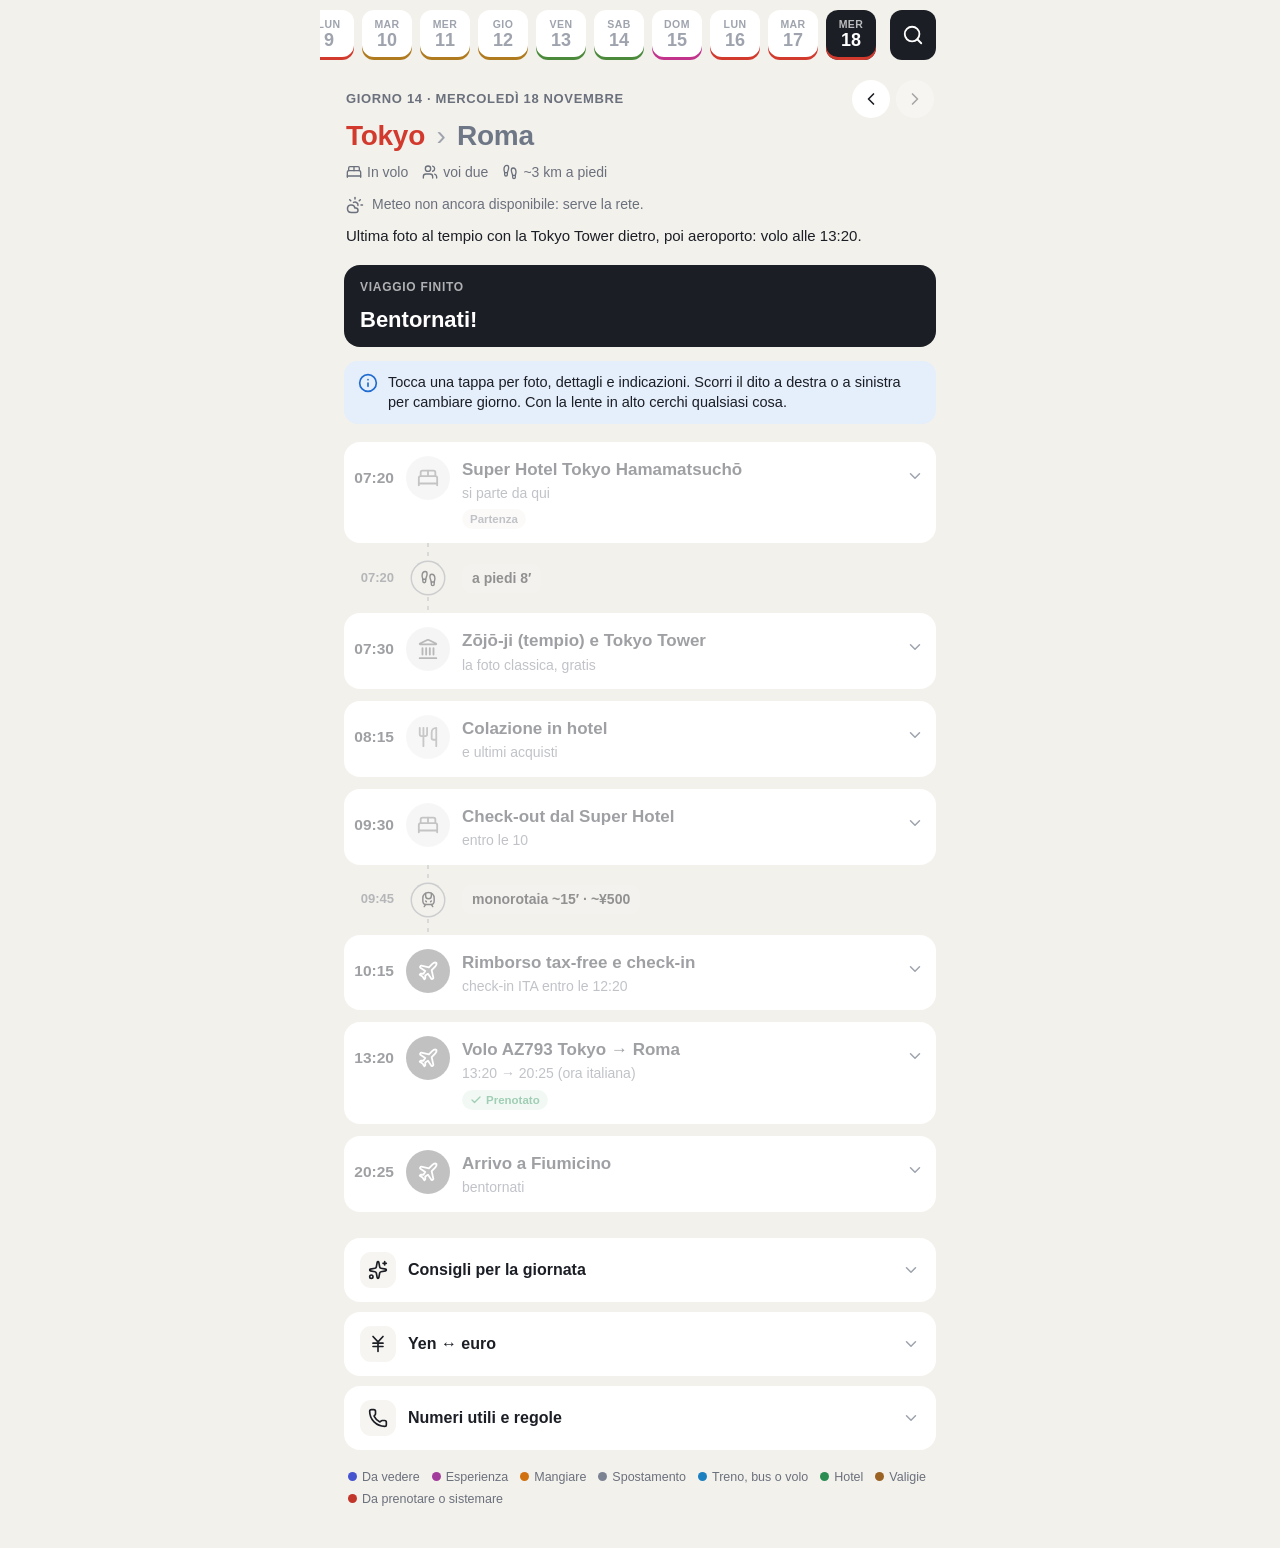
==== commit 259f024a: "Meteo per ogni giorno e barra dei giorni fuori dalla sfocatura di iOS 26 - Meteo di Open-Meteo sotto" ====
--- a/index.html
+++ b/index.html
@@ -16,6 +16,15 @@
 <link rel="apple-touch-icon" href="icons/apple-touch-icon.png">
 <link rel="icon" type="image/png" href="icons/icon-192.png">
 <link rel="stylesheet" href="app.css">
+<script>
+/* App aperta dalla Home dell'iPhone: iOS 26 sfoca sempre una fascia sotto la barra di stato
+   (effetto di sistema, non si può spegnere). L'app lascia lì una striscia vuota e mette i giorni sotto. */
+(function () {
+  var ios = /iP(hone|od|ad)/.test(navigator.userAgent) || (navigator.platform === "MacIntel" && navigator.maxTouchPoints > 1);
+  var standalone = navigator.standalone === true || (window.matchMedia && matchMedia("(display-mode: standalone)").matches);
+  if (ios && standalone) document.documentElement.classList.add("ios-app");
+})();
+</script>
 </head>
 <body>
 <!-- Icone: Lucide (lucide.dev), licenza ISC -->
@@ -70,6 +79,14 @@
 <symbol id="i-bag" viewBox="0 0 24 24"><path d="M16 10a4 4 0 0 1-8 0"/> <path d="M3.103 6.034h17.794"/> <path d="M3.4 5.467a2 2 0 0 0-.4 1.2V20a2 2 0 0 0 2 2h14a2 2 0 0 0 2-2V6.667a2 2 0 0 0-.4-1.2l-2-2.667A2 2 0 0 0 17 2H7a2 2 0 0 0-1.6.8z"/></symbol>
 <symbol id="i-trees" viewBox="0 0 24 24"><path d="M10 10v.2A3 3 0 0 1 8.9 16H5a3 3 0 0 1-1-5.8V10a3 3 0 0 1 6 0Z"/> <path d="M7 16v6"/> <path d="M13 19v3"/> <path d="M12 19h8.3a1 1 0 0 0 .7-1.7L18 14h.3a1 1 0 0 0 .7-1.7L16 9h.2a1 1 0 0 0 .8-1.7L13 3l-1.4 1.5"/></symbol>
 <symbol id="i-mountain" viewBox="0 0 24 24"><path d="m8 3 4 8 5-5 5 15H2L8 3z"/></symbol>
+<symbol id="i-w-sun" viewBox="0 0 24 24"><circle cx="12" cy="12" r="4"/> <path d="M12 2v2"/> <path d="M12 20v2"/> <path d="m4.93 4.93 1.41 1.41"/> <path d="m17.66 17.66 1.41 1.41"/> <path d="M2 12h2"/> <path d="M20 12h2"/> <path d="m6.34 17.66-1.41 1.41"/> <path d="m19.07 4.93-1.41 1.41"/></symbol>
+<symbol id="i-w-moon" viewBox="0 0 24 24"><path d="M20.985 12.486a9 9 0 1 1-9.473-9.472c.405-.022.617.46.402.803a6 6 0 0 0 8.268 8.268c.344-.215.825-.004.803.401"/></symbol>
+<symbol id="i-w-cloud" viewBox="0 0 24 24"><path d="M17.5 19H9a7 7 0 1 1 6.71-9h1.79a4.5 4.5 0 1 1 0 9Z"/></symbol>
+<symbol id="i-w-cloudsun" viewBox="0 0 24 24"><path d="M12 2v2"/> <path d="m4.93 4.93 1.41 1.41"/> <path d="M20 12h2"/> <path d="m19.07 4.93-1.41 1.41"/> <path d="M15.947 12.65a4 4 0 0 0-5.925-4.128"/> <path d="M13 22H7a5 5 0 1 1 4.9-6H13a3 3 0 0 1 0 6Z"/></symbol>
+<symbol id="i-w-rain" viewBox="0 0 24 24"><path d="M4 14.899A7 7 0 1 1 15.71 8h1.79a4.5 4.5 0 0 1 2.5 8.242"/> <path d="M16 14v6"/> <path d="M8 14v6"/> <path d="M12 16v6"/></symbol>
+<symbol id="i-w-snow" viewBox="0 0 24 24"><path d="M4 14.899A7 7 0 1 1 15.71 8h1.79a4.5 4.5 0 0 1 2.5 8.242"/> <path d="M8 15h.01"/> <path d="M8 19h.01"/> <path d="M12 17h.01"/> <path d="M12 21h.01"/> <path d="M16 15h.01"/> <path d="M16 19h.01"/></symbol>
+<symbol id="i-w-fog" viewBox="0 0 24 24"><path d="M4 14.899A7 7 0 1 1 15.71 8h1.79a4.5 4.5 0 0 1 2.5 8.242"/> <path d="M16 17H7"/> <path d="M17 21H9"/></symbol>
+<symbol id="i-w-storm" viewBox="0 0 24 24"><path d="M6 16.326A7 7 0 1 1 15.71 8h1.79a4.5 4.5 0 0 1 .5 8.973"/> <path d="m13 12-3 5h4l-3 5"/></symbol>
 </defs>
 </svg>
 <div id="app">
--- a/app.css
+++ b/app.css
@@ -85,9 +85,13 @@
 /* ---------- barra in alto: giorni + ricerca ----------
    In cima alla pagina è piatta, dello stesso colore dello sfondo.
    Solo scendendo prende una sfocatura leggera e una riga sottile. */
+/* --inset-top: dove inizia la zona libera. Nell'app installata su iPhone (iOS 26) il sistema sfoca
+   una fascia di ~40 px sotto la barra di stato: lì resta solo il colore dello sfondo. */
+:root { --inset-top: env(safe-area-inset-top, 0px); }
+@media (orientation: portrait) { .ios-app { --inset-top: calc(env(safe-area-inset-top, 0px) + 40px); } }
 .topbar {
   position: sticky; top: 0; z-index: 20; margin-inline: -16px;
-  padding: calc(env(safe-area-inset-top, 0px) + 4px) 12px 8px 0;
+  padding: calc(var(--inset-top) + 4px) 12px 8px 0;
   display: flex; align-items: center; gap: 8px; background: var(--bg);
   transition: background-color .25s, box-shadow .25s;
 }
@@ -161,6 +165,22 @@
   min-width: 30px; height: 30px; padding: 0 8px; border-radius: 15px; background: var(--bad); color: var(--on);
   font-size: 15px; font-weight: 800; line-height: 30px; text-align: center; font-variant-numeric: tabular-nums;
 }
+
+/* meteo: una scheda per città del giorno */
+.wx { display: flex; flex-wrap: wrap; gap: 8px; margin-top: 12px; }
+.wx-c {
+  flex: 1 1 200px; min-width: 0; display: grid; grid-template-columns: auto auto 1fr; gap: 10px; align-items: center;
+  background: var(--card); border-radius: 14px; padding: 10px 12px; box-shadow: inset 3px 0 0 var(--c);
+}
+.wx-i { width: 36px; height: 36px; border-radius: 50%; display: grid; place-items: center; background: var(--card-2); color: var(--ink); }
+.wx-i .ic { width: 21px; height: 21px; }
+.wx-t { font-size: 24px; font-weight: 800; line-height: 1; }
+.wx-x { min-width: 0; font-size: 14px; line-height: 1.3; color: var(--muted); }
+.wx-x b { color: var(--ink); font-weight: 700; }
+.wx-x small { display: block; font-size: 13px; margin-top: 2px; }
+.wx-up { flex-basis: 100%; margin: 0 2px; font-size: 12px; color: var(--faint); }
+.wx-none { margin: 0; display: flex; gap: 8px; align-items: center; font-size: 14px; color: var(--muted); }
+.wx-none .ic { width: 18px; height: 18px; }
 
 /* ---------- riquadro "adesso" ---------- */
 .nowcard { margin-top: 14px; background: var(--ink); color: var(--card); border-radius: var(--r); padding: 14px 16px; display: grid; gap: 10px; }
@@ -451,3 +471,5 @@
   .topbar { margin-inline: -24px; padding-right: 24px; }
   .daystrip { padding-left: 24px; }
 }
+/* nell'app installata su iPhone la sfocatura la fa già il sistema: la barra resta piena */
+.ios-app .scrolled .topbar { background: var(--bg); -webkit-backdrop-filter: none; backdrop-filter: none; }
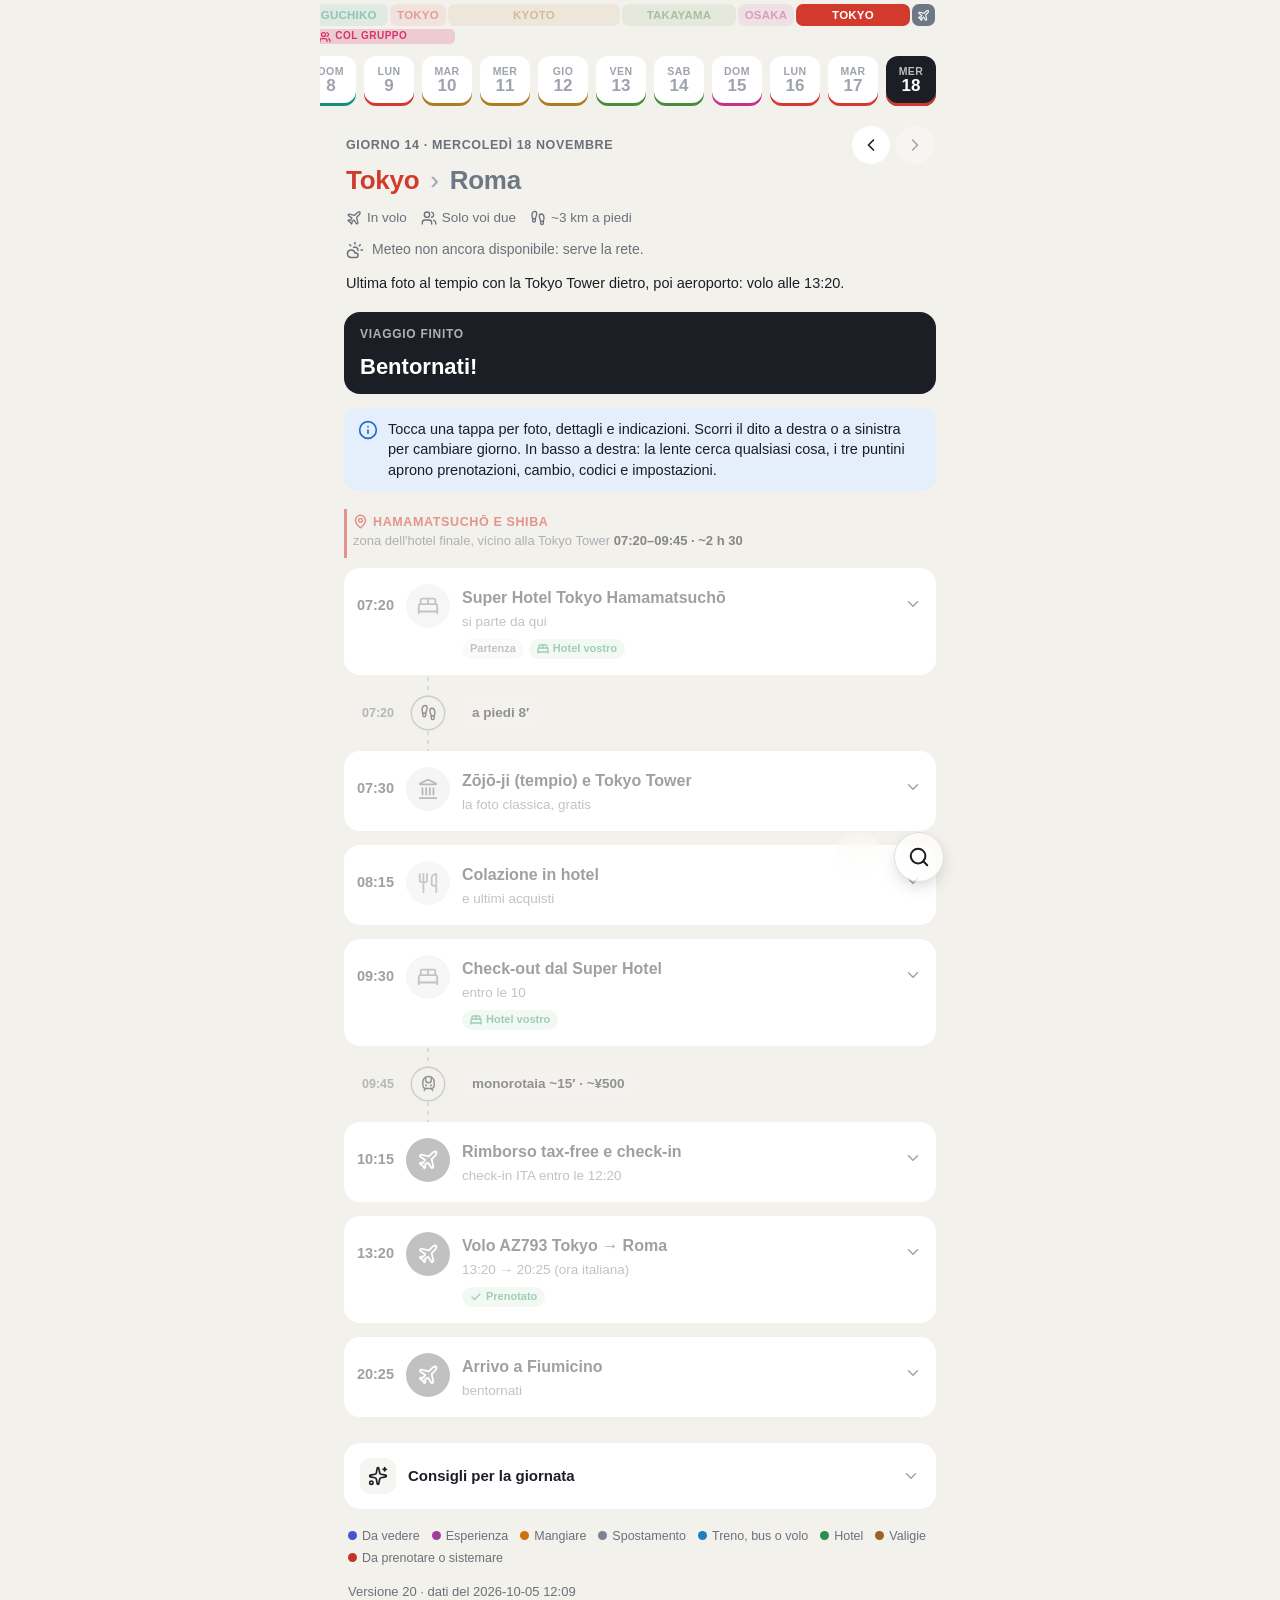
==== commit 94d47cfe: "Menu dei tre puntini con pagine e impostazioni; pulsanti in basso di vetro - Menu: adesso (ora, dove" ====
--- a/index.html
+++ b/index.html
@@ -87,6 +87,7 @@
 <symbol id="i-w-snow" viewBox="0 0 24 24"><path d="M4 14.899A7 7 0 1 1 15.71 8h1.79a4.5 4.5 0 0 1 2.5 8.242"/> <path d="M8 15h.01"/> <path d="M8 19h.01"/> <path d="M12 17h.01"/> <path d="M12 21h.01"/> <path d="M16 15h.01"/> <path d="M16 19h.01"/></symbol>
 <symbol id="i-w-fog" viewBox="0 0 24 24"><path d="M4 14.899A7 7 0 1 1 15.71 8h1.79a4.5 4.5 0 0 1 2.5 8.242"/> <path d="M16 17H7"/> <path d="M17 21H9"/></symbol>
 <symbol id="i-w-storm" viewBox="0 0 24 24"><path d="M6 16.326A7 7 0 1 1 15.71 8h1.79a4.5 4.5 0 0 1 .5 8.973"/> <path d="m13 12-3 5h4l-3 5"/></symbol>
+<symbol id="i-more" viewBox="0 0 24 24"><circle cx="12" cy="12" r="1"/> <circle cx="19" cy="12" r="1"/> <circle cx="5" cy="12" r="1"/></symbol>
 </defs>
 </svg>
 <div id="app">
--- a/app.css
+++ b/app.css
@@ -22,6 +22,7 @@
   --bad-soft: #FCE6E3;
 
   --on: #FFFFFF; /* testo sopra i colori pieni */
+  --grp: #D6336C; /* col gruppo */
   --t-vedere: #4654D0;
   --t-fare: #A23C9C;
   --t-cibo: #D1700E;
@@ -47,7 +48,7 @@
     --bg: #111318; --card: #1B1E25; --card-2: #22262E; --ink: #ECEEF2; --muted: #9AA1AD; --faint: #6B7280;
     --line: #2C313B; --accent: #F0675B; --accent-soft: #3A1E1C; --blue: #72A6F2; --blue-soft: #1B2A42;
     --ok: #55C285; --ok-soft: #16301F; --warn: #E7A94A; --warn-soft: #36290F; --bad: #F07A70; --bad-soft: #3A1D1B;
-    --on: #111318; --t-vedere: #8C96F2; --t-fare: #D985D3; --t-cibo: #F0A14E; --t-sposta: #9AA1AD; --t-viaggio: #5DB3EA; --t-hotel: #5CC488; --t-bagagli: #D9A066;
+    --on: #111318; --grp: #F06595; --t-vedere: #8C96F2; --t-fare: #D985D3; --t-cibo: #F0A14E; --t-sposta: #9AA1AD; --t-viaggio: #5DB3EA; --t-hotel: #5CC488; --t-bagagli: #D9A066;
     --tokyo: #F06A5E; --kawaguchiko: #33BFA9; --kamakura: #A788D9; --kyoto: #D9A445; --takayama: #7CBB67;
     --osaka: #E36AB4; --roma: #9AA3B0; color-scheme: dark;
   }
@@ -56,7 +57,7 @@
   --bg: #111318; --card: #1B1E25; --card-2: #22262E; --ink: #ECEEF2; --muted: #9AA1AD; --faint: #6B7280;
   --line: #2C313B; --accent: #F0675B; --accent-soft: #3A1E1C; --blue: #72A6F2; --blue-soft: #1B2A42;
   --ok: #55C285; --ok-soft: #16301F; --warn: #E7A94A; --warn-soft: #36290F; --bad: #F07A70; --bad-soft: #3A1D1B;
-  --on: #111318; --t-vedere: #8C96F2; --t-fare: #D985D3; --t-cibo: #F0A14E; --t-sposta: #9AA1AD; --t-viaggio: #5DB3EA; --t-hotel: #5CC488; --t-bagagli: #D9A066;
+  --on: #111318; --grp: #F06595; --t-vedere: #8C96F2; --t-fare: #D985D3; --t-cibo: #F0A14E; --t-sposta: #9AA1AD; --t-viaggio: #5DB3EA; --t-hotel: #5CC488; --t-bagagli: #D9A066;
   --tokyo: #F06A5E; --kawaguchiko: #33BFA9; --kamakura: #A788D9; --kyoto: #D9A445; --takayama: #7CBB67;
   --osaka: #E36AB4; --roma: #9AA3B0; color-scheme: dark;
 }
@@ -69,7 +70,7 @@
   padding-bottom: env(safe-area-inset-bottom, 0px);
 }
 #app { max-width: 640px; margin: 0 auto; }
-main { padding: 0 16px 40px; outline: none; }
+main { padding: 0 16px 96px; outline: none; } /* spazio per il pulsante Cerca */
 a { color: inherit; }
 button { font: inherit; color: inherit; touch-action: manipulation; }
 :focus-visible { outline: 3px solid var(--blue); outline-offset: 2px; border-radius: 8px; }
@@ -86,13 +87,13 @@
    In cima alla pagina è piatta, dello stesso colore dello sfondo.
    Solo scendendo prende una sfocatura leggera e una riga sottile. */
 /* --inset-top: dove inizia la zona libera. Nell'app installata su iPhone (iOS 26) il sistema sfoca
-   una fascia di ~40 px sotto la barra di stato: lì resta solo il colore dello sfondo. */
+   una fascia sotto la barra di stato: lasciamo 14 px liberi, la riga delle città assorbe il resto della sfumatura. */
 :root { --inset-top: env(safe-area-inset-top, 0px); }
-@media (orientation: portrait) { .ios-app { --inset-top: calc(env(safe-area-inset-top, 0px) + 40px); } }
+@media (orientation: portrait) { .ios-app { --inset-top: calc(env(safe-area-inset-top, 0px) + 14px); } }
 .topbar {
   position: sticky; top: 0; z-index: 20; margin-inline: -16px;
-  padding: calc(var(--inset-top) + 4px) 12px 8px 0;
-  display: flex; align-items: center; gap: 8px; background: var(--bg);
+  padding: calc(var(--inset-top) + 4px) 0 8px 0;
+  display: flex; align-items: flex-end; gap: 8px; background: var(--bg);
   transition: background-color .25s, box-shadow .25s;
 }
 .scrolled .topbar {
@@ -103,19 +104,41 @@
 @supports not ((backdrop-filter: blur(1px)) or (-webkit-backdrop-filter: blur(1px))) {
   .scrolled .topbar { background: var(--bg); }
 }
-.sbtn {
-  flex: none; width: 46px; height: 50px; margin-top: 6px; border: 0; border-radius: 12px; background: var(--ink); color: var(--card);
-  display: grid; place-items: center; cursor: pointer;
-}
-.sbtn .ic { width: 22px; height: 22px; }
+/* ricerca: pulsante fisso in basso a destra, sempre a portata di pollice */
+.fab {
+  position: fixed; z-index: 40; right: 16px; bottom: calc(env(safe-area-inset-bottom, 0px) + 18px);
+  height: 48px; padding: 0 18px 0 15px; border: 0; border-radius: 24px; cursor: pointer;
+  display: flex; align-items: center; gap: 8px; font-size: 15.5px; font-weight: 700;
+  background: var(--ink); color: var(--card); box-shadow: 0 6px 20px -6px rgb(0 0 0 / .45);
+}
+.fab .ic { width: 20px; height: 20px; stroke-width: 2.4; }
+body.noscroll .fab { display: none; }
+@media (min-width: 700px) { .fab { right: calc(50% - 320px + 16px); } }
 .daystrip {
-  flex: 1; min-width: 0; padding: 6px 6px 0 16px; /* spazio sopra e a destra per i pallini rossi */
-  display: flex; gap: 8px; overflow-x: auto; scrollbar-width: none; scroll-snap-type: x proximity;
-}
+  --cw: 50px; --g: 8px; /* larghezza di un giorno e spazio tra i giorni: li usa anche la linea delle città */
+  flex: 1; min-width: 0; padding: 0 16px; position: relative;
+  overflow-x: auto; scrollbar-width: none; scroll-snap-type: x proximity;
+}
+.chips { display: flex; gap: var(--g); padding-top: 6px; /* spazio per i pallini rossi */ width: max-content; }
+/* linea del tempo delle città */
+.ctl { position: relative; height: 42px; margin-bottom: 4px; width: calc(var(--n) * var(--cw) + (var(--n) - 1) * var(--g)); }
+.ctl-s {
+  position: absolute; top: 0; height: 22px; border: 0; padding: 0 6px; cursor: pointer;
+  left: calc(var(--a) * var(--cw) + var(--b) * var(--g) + 1px);
+  width: calc((var(--a2) - var(--a)) * var(--cw) + (var(--b2) - var(--b)) * var(--g) - 2px);
+  border-radius: 7px; background: color-mix(in srgb, var(--c) 18%, var(--bg)); color: var(--c);
+  font-size: 11.5px; font-weight: 800; letter-spacing: .02em; text-transform: uppercase; line-height: 22px;
+  display: flex; align-items: center; justify-content: center; overflow: hidden; white-space: nowrap;
+}
+.ctl-s span { overflow: hidden; text-overflow: ellipsis; }
+.ctl-s .ic { width: 13px; height: 13px; }
+.ctl-s.small { padding: 0; }
+.ctl-s.on { background: var(--c); color: var(--on); }
+.ctl-s.past:not(.on) { opacity: .45; }
 .daystrip::-webkit-scrollbar { display: none; }
 .daychip {
   flex: 0 0 auto; scroll-snap-align: center; border: 0; background: var(--card); border-radius: 12px; cursor: pointer;
-  width: 50px; height: 50px; padding: 0; display: grid; align-content: center; justify-items: center; line-height: 1.1; position: relative;
+  width: var(--cw); height: 50px; padding: 0; display: grid; align-content: center; justify-items: center; line-height: 1.1; position: relative;
   box-shadow: inset 0 -3px 0 var(--c, var(--line));
 }
 .daychip .w { font-size: 10.5px; font-weight: 700; color: var(--muted); text-transform: uppercase; letter-spacing: .04em; }
@@ -226,6 +249,16 @@
 .leg.past { opacity: .45; }
 .stop.travel .leg .li { color: var(--accent); box-shadow: 0 0 0 2px var(--accent); }
 .stop.travel .leg .lx { background: var(--accent-soft); color: var(--accent); }
+
+/* zona (quartiere): titoletto sopra la prima tappa del gruppo, con orario e durata */
+.zone { display: grid; gap: 1px; padding: 4px 4px 8px 6px; border-left: 3px solid var(--c); margin: 4px 0 8px; }
+.stop:first-child .zone { margin-top: 0; }
+.zone .zn { display: flex; align-items: center; gap: 5px; font-size: 13.5px; font-weight: 800; color: var(--c); text-transform: uppercase; letter-spacing: .05em; }
+.zone .zn .ic { width: 15px; height: 15px; stroke-width: 2.4; }
+.zone .zx { font-size: 13.5px; color: var(--muted); line-height: 1.35; }
+.zone .zx b { color: var(--ink); font-weight: 700; white-space: nowrap; }
+.zone.past { opacity: .5; }
+.leg + .zone { margin-top: -4px; }
 
 /* la riga della tappa */
 .row {
@@ -416,7 +449,7 @@
 .foot-note { color: var(--muted); font-size: 13px; margin: 16px 4px 0; }
 .empty { color: var(--muted); padding: 24px 4px; text-align: center; }
 .toast {
-  position: fixed; left: 50%; bottom: calc(env(safe-area-inset-bottom, 0px) + 20px); transform: translateX(-50%);
+  position: fixed; left: 50%; bottom: calc(env(safe-area-inset-bottom, 0px) + 80px); transform: translateX(-50%);
   background: var(--ink); color: var(--card); padding: 10px 16px; border-radius: 12px; font-size: 14px; font-weight: 600; z-index: 70;
 }
 
@@ -463,13 +496,185 @@
   .row .dot { width: 40px; height: 40px; }
   .k-sposta .row .t { font-size: 13px; }
   .k-sposta .row .dot { width: 30px; height: 30px; margin-left: 5px; }
-  .daychip { width: 46px; }
+  .daystrip { --cw: 46px; }
   .panel .btns { grid-template-columns: 1fr; }
 }
 @media (min-width: 700px) {
   main { padding-inline: 24px; }
-  .topbar { margin-inline: -24px; padding-right: 24px; }
-  .daystrip { padding-left: 24px; }
+  .topbar { margin-inline: -24px; }
+  .daystrip { padding-inline: 24px; }
 }
 /* nell'app installata su iPhone la sfocatura la fa già il sistema: la barra resta piena */
 .ios-app .scrolled .topbar { background: var(--bg); -webkit-backdrop-filter: none; backdrop-filter: none; }
+/* pulsanti secondari nelle cose da fare (es. «Chiama», «Sito ufficiale»): visibili sul fondo bianco */
+.panel .todo-box .btns .btn:not(.go) { background: var(--card-2); }
+
+/* fascia «col gruppo» sotto le città */
+.ctl-g {
+  position: absolute; top: 25px; height: 15px; border: 0; padding: 0 6px; cursor: pointer; border-radius: 5px;
+  left: calc(var(--a) * var(--cw) + var(--b) * var(--g) + 1px);
+  width: calc((var(--a2) - var(--a)) * var(--cw) + (var(--b2) - var(--b)) * var(--g) - 2px);
+  background: color-mix(in srgb, var(--grp) 20%, var(--bg)); color: var(--grp);
+  display: flex; align-items: center; justify-content: center; gap: 4px; overflow: hidden; white-space: nowrap;
+  font-size: 10px; font-weight: 800; text-transform: uppercase; letter-spacing: .05em;
+}
+.ctl-g .ic { width: 12px; height: 12px; stroke-width: 2.5; }
+/* testata: dove dormite (si apre) e col gruppo / solo voi due */
+.sleepbtn {
+  display: inline-flex; align-items: center; gap: 6px; border: 0; background: var(--card); border-radius: 999px;
+  padding: 5px 10px 5px 9px; font-size: 14px; color: var(--muted); cursor: pointer; text-align: left;
+}
+.sleepbtn b { color: var(--ink); font-weight: 650; }
+.sleepbtn .ic { width: 16px; height: 16px; }
+.sleepbtn .chev { color: var(--faint); transition: transform .2s; }
+.sleepbtn[aria-expanded="true"] .chev { transform: rotate(180deg); }
+.facts .gfact.on { color: var(--grp); font-weight: 700; }
+.sleepbox { margin-top: 10px; display: grid; gap: 10px; background: var(--card); border-radius: 14px; padding: 12px; }
+.sleepbox[hidden] { display: none; }
+.sleepbox .infobox { background: var(--card-2); }
+.sleepbox .btns { display: grid; grid-template-columns: 1fr 1fr; gap: 8px; }
+.sleepbox .btns .btn.go { grid-column: 1 / -1; }
+.hotelbox .who { margin: 0; display: flex; gap: 8px; align-items: flex-start; font-size: 14.5px; font-weight: 600; color: var(--ok); }
+.hotelbox .who.grp { color: var(--grp); }
+.hotelbox .who .ic { width: 17px; height: 17px; margin-top: 2px; }
+.pill.grp { background: color-mix(in srgb, var(--grp) 15%, var(--card)); color: var(--grp); }
+.pill.mine { background: var(--ok-soft); color: var(--ok); }
+/* separatore: da qui col gruppo / di nuovo solo voi due */
+.grpsep {
+  display: flex; align-items: center; gap: 8px; margin: 2px 0 10px; padding: 8px 12px; border-radius: 12px;
+  font-size: 14px; color: var(--grp); background: color-mix(in srgb, var(--grp) 10%, transparent);
+  border: 1.5px dashed color-mix(in srgb, var(--grp) 45%, transparent);
+}
+.grpsep b { font-weight: 800; }
+.grpsep .ic { width: 18px; height: 18px; }
+.grpsep.off { color: var(--muted); background: transparent; border-color: var(--line); }
+
+/* codici di prenotazione (solo sul telefono) */
+.codes { margin-top: 4px; padding-top: 10px; border-top: 1px solid var(--line); display: grid; gap: 8px; font-size: 14.5px; }
+.codes > b { display: flex; align-items: center; gap: 6px; }
+.codes > b .ic { width: 17px; height: 17px; color: var(--blue); }
+.codes > b small { font-weight: 500; color: var(--muted); }
+.codes .crow { display: grid; grid-template-columns: 1fr auto auto; gap: 10px; align-items: center; }
+.codes .crow span { color: var(--muted); }
+.codes .crow b { font-size: 17px; letter-spacing: .03em; }
+.codes .crow .btn { min-height: 34px; padding: 6px 9px; }
+.codes .crow .btn .ic { width: 16px; height: 16px; }
+.codes.empty { grid-template-columns: 1fr auto; align-items: center; color: var(--muted); }
+.codes.empty span { display: flex; gap: 6px; align-items: center; }
+.codes.empty .ic { width: 16px; height: 16px; }
+.codes label, .imp { display: grid; gap: 4px; font-size: 13px; color: var(--muted); font-weight: 600; }
+.codes input, .imp textarea {
+  font: inherit; font-size: 17px; padding: 9px 11px; border-radius: 10px; border: 1px solid var(--line);
+  background: var(--card); color: var(--ink); width: 100%; min-width: 0;
+}
+.imp textarea { font-size: 15px; resize: vertical; }
+.codes small { color: var(--muted); font-size: 12.5px; }
+.linkbtn { border: 0; background: none; color: var(--blue); font-weight: 600; padding: 0; justify-self: start; cursor: pointer; font-size: 14px; }
+.money-row { display: flex; justify-content: space-between; gap: 12px; padding: 8px 0; border-top: 1px solid var(--line); font-size: 15px; }
+.money-row small { display: block; color: var(--muted); font-size: 13px; }
+.money-row b { white-space: nowrap; }
+
+/* ---------- respiro: testi un filo più piccoli, più spazio tra e dentro le schede ---------- */
+body { font-size: 15.5px; }
+.dayhead h1 { font-size: 26px; }
+.dayhead h1.long { font-size: 22px; }
+.dayhead .kicker { font-size: 12.5px; }
+.facts { font-size: 13.5px; gap: 8px 14px; margin-top: 12px; }
+.summary { font-size: 14.5px; line-height: 1.55; margin-top: 12px; }
+.stop + .stop { margin-top: 14px; }
+.row { padding: 16px 14px 16px 0; min-height: 80px; }
+.row .t { font-size: 14.5px; }
+.row .ttl { font-size: 16px; line-height: 1.32; }
+.row .sub { font-size: 13.5px; margin-top: 4px; line-height: 1.45; }
+.row .pills { margin-top: 8px; gap: 5px; }
+.pill { font-size: 11px; padding: 2px 8px; }
+.k-sposta .row .ttl { font-size: 15px; }
+.leg { min-height: 62px; padding-bottom: 16px; }
+.leg .lx { font-size: 13.5px; }
+.leg .lt { font-size: 12.5px; }
+.zone { margin: 6px 0 10px; }
+.zone .zn { font-size: 12.5px; }
+.zone .zx { font-size: 13px; }
+.panel { gap: 14px; padding: 16px; }
+.panel p, .kv2 dd { font-size: 14.5px; }
+.kv { font-size: 14px; gap: 6px 10px; }
+.infobox { font-size: 14px; padding: 12px 14px; }
+.todo-box > b { font-size: 15.5px; }
+.todo-box p { font-size: 14px; }
+.nowline .x { font-size: 16px; }
+.tips > button { font-size: 15px; padding: 15px 16px; }
+.tips ul, .tips p { font-size: 14.5px; }
+.wx-t { font-size: 22px; }
+.wx-x { font-size: 13.5px; }
+.issues b { font-size: 15px; }
+.grpsep { font-size: 13.5px; }
+.daychip .d { font-size: 17px; }
+
+/* ---------- pulsanti in basso: tre puntini e lente, effetto vetro ---------- */
+.fab { display: none; }
+#app { zoom: var(--zoom, 1); }
+.fabs { position: fixed; z-index: 40; right: 16px; bottom: calc(env(safe-area-inset-bottom, 0px) + 18px); display: flex; gap: 10px; }
+.gbtn {
+  width: 50px; height: 50px; border-radius: 50%; display: grid; place-items: center; cursor: pointer; color: var(--ink);
+  background: color-mix(in srgb, var(--card) 55%, transparent);
+  -webkit-backdrop-filter: blur(16px) saturate(1.6); backdrop-filter: blur(16px) saturate(1.6);
+  border: 1px solid color-mix(in srgb, var(--ink) 12%, transparent);
+  box-shadow: 0 6px 20px -8px rgb(0 0 0 / .35);
+}
+.gbtn .ic { width: 22px; height: 22px; stroke-width: 2.2; }
+.gbtn [href="#i-more"] { stroke-width: 3; }
+@supports not ((backdrop-filter: blur(1px)) or (-webkit-backdrop-filter: blur(1px))) { .gbtn { background: var(--card); } }
+body.noscroll .fabs { display: none; }
+@media (min-width: 700px) { .fabs { right: calc(50% - 320px + 16px); } }
+/* ---------- menu ---------- */
+.m-top { justify-content: space-between; }
+.m-top h2 { font-size: 17px; font-weight: 700; flex: 1; text-align: center; }
+.m-back { flex: none; display: inline-flex; align-items: center; gap: 2px; border: 0; background: none; color: var(--blue); font-size: 16px; font-weight: 600; cursor: pointer; padding: 8px 0; }
+.m-back .ic { width: 20px; height: 20px; }
+.menu-ov .s-body { display: grid; gap: 12px; align-content: start; }
+.m-now { background: var(--ink); color: var(--card); border-radius: var(--r); padding: 14px 16px; display: grid; gap: 8px; margin-top: 6px; }
+.m-clock { display: flex; gap: 16px; font-size: 13px; opacity: .75; }
+.m-clock span { display: inline-flex; align-items: center; gap: 5px; }
+.m-clock .ic { width: 15px; height: 15px; }
+.m-big { margin: 0; font-size: 20px; font-weight: 800; line-height: 1.25; }
+.m-sub { margin: 0; font-size: 14px; opacity: .85; line-height: 1.45; }
+.m-sub .ic { width: 15px; height: 15px; vertical-align: -2px; margin-right: 4px; }
+.m-now .pills { display: flex; gap: 6px; flex-wrap: wrap; }
+.m-now .btn { background: var(--card); color: var(--ink); }
+.m-todo { display: flex; align-items: center; gap: 10px; border: 0; border-radius: 12px; padding: 9px 12px; margin-top: 4px; cursor: pointer; text-align: left;
+  background: color-mix(in srgb, var(--card) 14%, transparent); color: var(--card); font-size: 14.5px; font-weight: 600; }
+.m-todo .nb2 { min-width: 26px; height: 26px; line-height: 26px; font-size: 14px; }
+.m-todo > span:nth-child(2) { flex: 1; }
+.m-ok { margin: 4px 0 0; display: flex; gap: 8px; align-items: center; font-size: 14.5px; }
+.m-ok .ic { color: var(--ok); }
+.m-list { display: grid; gap: 6px; }
+.m-item { width: 100%; border: 0; background: var(--card); border-radius: 14px; padding: 12px 14px; cursor: pointer; text-align: left;
+  display: grid; grid-template-columns: 36px 1fr auto auto; gap: 12px; align-items: center; font-size: 16px; font-weight: 600; }
+.m-ic { width: 36px; height: 36px; border-radius: 10px; display: grid; place-items: center; background: var(--card-2); }
+.m-ic .ic { width: 19px; height: 19px; }
+.m-item .nb { position: static; min-width: 22px; height: 22px; padding: 0 6px; border-radius: 11px; background: var(--bad); color: var(--on); font-size: 12px; font-weight: 800; line-height: 22px; text-align: center; }
+.m-item .chev { width: 18px; height: 18px; color: var(--faint); }
+.bk { background: var(--card); border-radius: 14px; padding: 14px; display: grid; gap: 8px; }
+.bk.red { box-shadow: inset 4px 0 0 var(--bad); }
+.bk-h { display: grid; grid-template-columns: 36px 1fr; gap: 10px; align-items: center; }
+.bk-i { width: 36px; height: 36px; border-radius: 50%; display: grid; place-items: center; background: var(--card-2); }
+.bk-i .ic { width: 18px; height: 18px; }
+.bk-t b { display: block; font-size: 15.5px; line-height: 1.3; }
+.bk-t small { display: block; color: var(--muted); font-size: 13px; margin-top: 2px; }
+.bk-l { margin: 0; font-size: 14px; line-height: 1.45; color: var(--ink); }
+.bk-l b { color: var(--muted); font-weight: 600; }
+.bk .pills { display: flex; flex-wrap: wrap; gap: 5px; }
+.bk .btns .btn { min-height: 36px; }
+.bk .codes { border-top: 0; padding-top: 0; }
+.menu-ov .conv-row input { background: var(--card); }
+.menu-ov .imp textarea { background: var(--card); }
+.seg2 { display: flex; flex-wrap: wrap; gap: 6px; }
+.seg2 button { border: 0; border-radius: 999px; padding: 8px 14px; font-size: 14px; font-weight: 600; background: var(--card); color: var(--ink); cursor: pointer; }
+.seg2 button[aria-pressed="true"] { background: var(--ink); color: var(--card); }
+.set { background: var(--card); border-radius: 14px; padding: 14px; display: grid; gap: 8px; }
+.set h3, .m-rules h3 { font-size: 12px; font-weight: 700; color: var(--muted); text-transform: uppercase; letter-spacing: .05em; margin: 0; }
+.set .seg2 button { background: var(--card-2); }
+.set .seg2 button[aria-pressed="true"] { background: var(--ink); }
+.set .note-s { margin: 0; }
+.m-rules { background: var(--card); border-radius: 14px; padding: 14px; display: grid; gap: 14px; }
+.m-rules p { margin: 4px 0 0; font-size: 14.5px; line-height: 1.5; }
